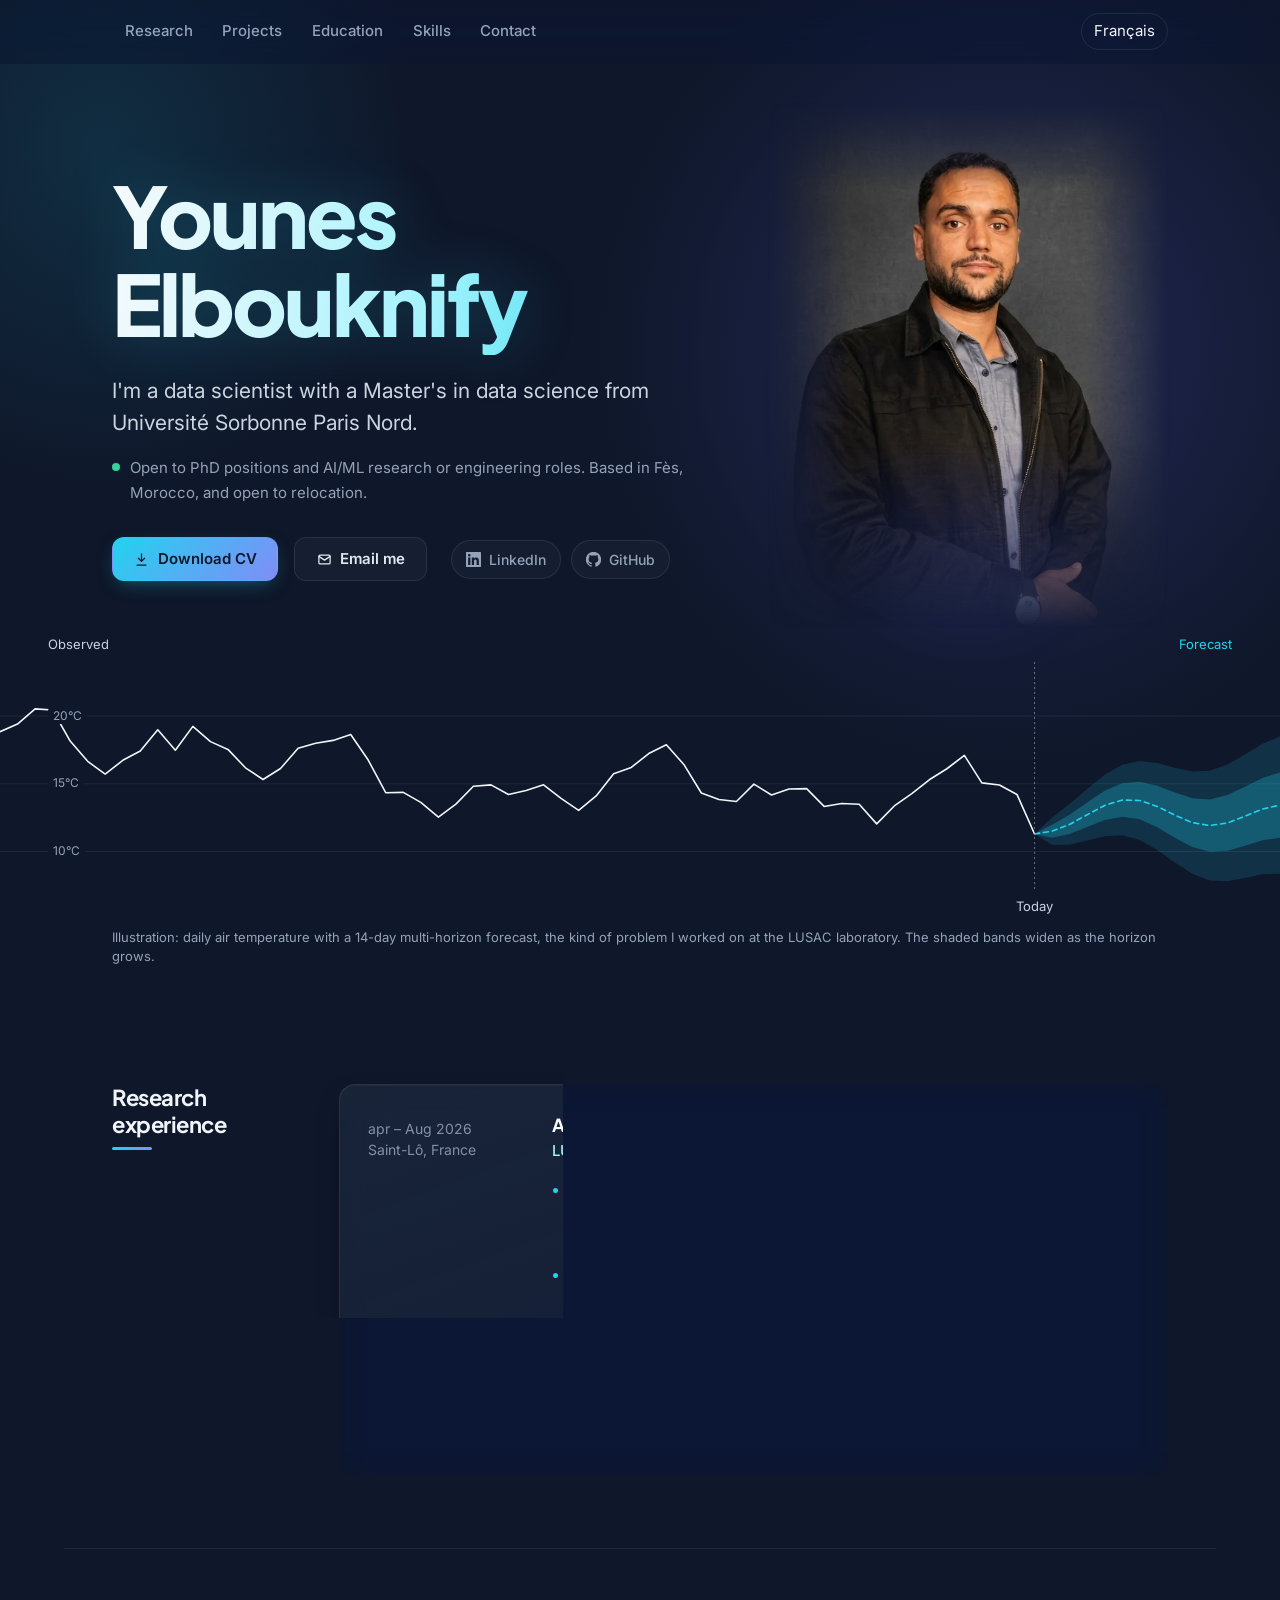
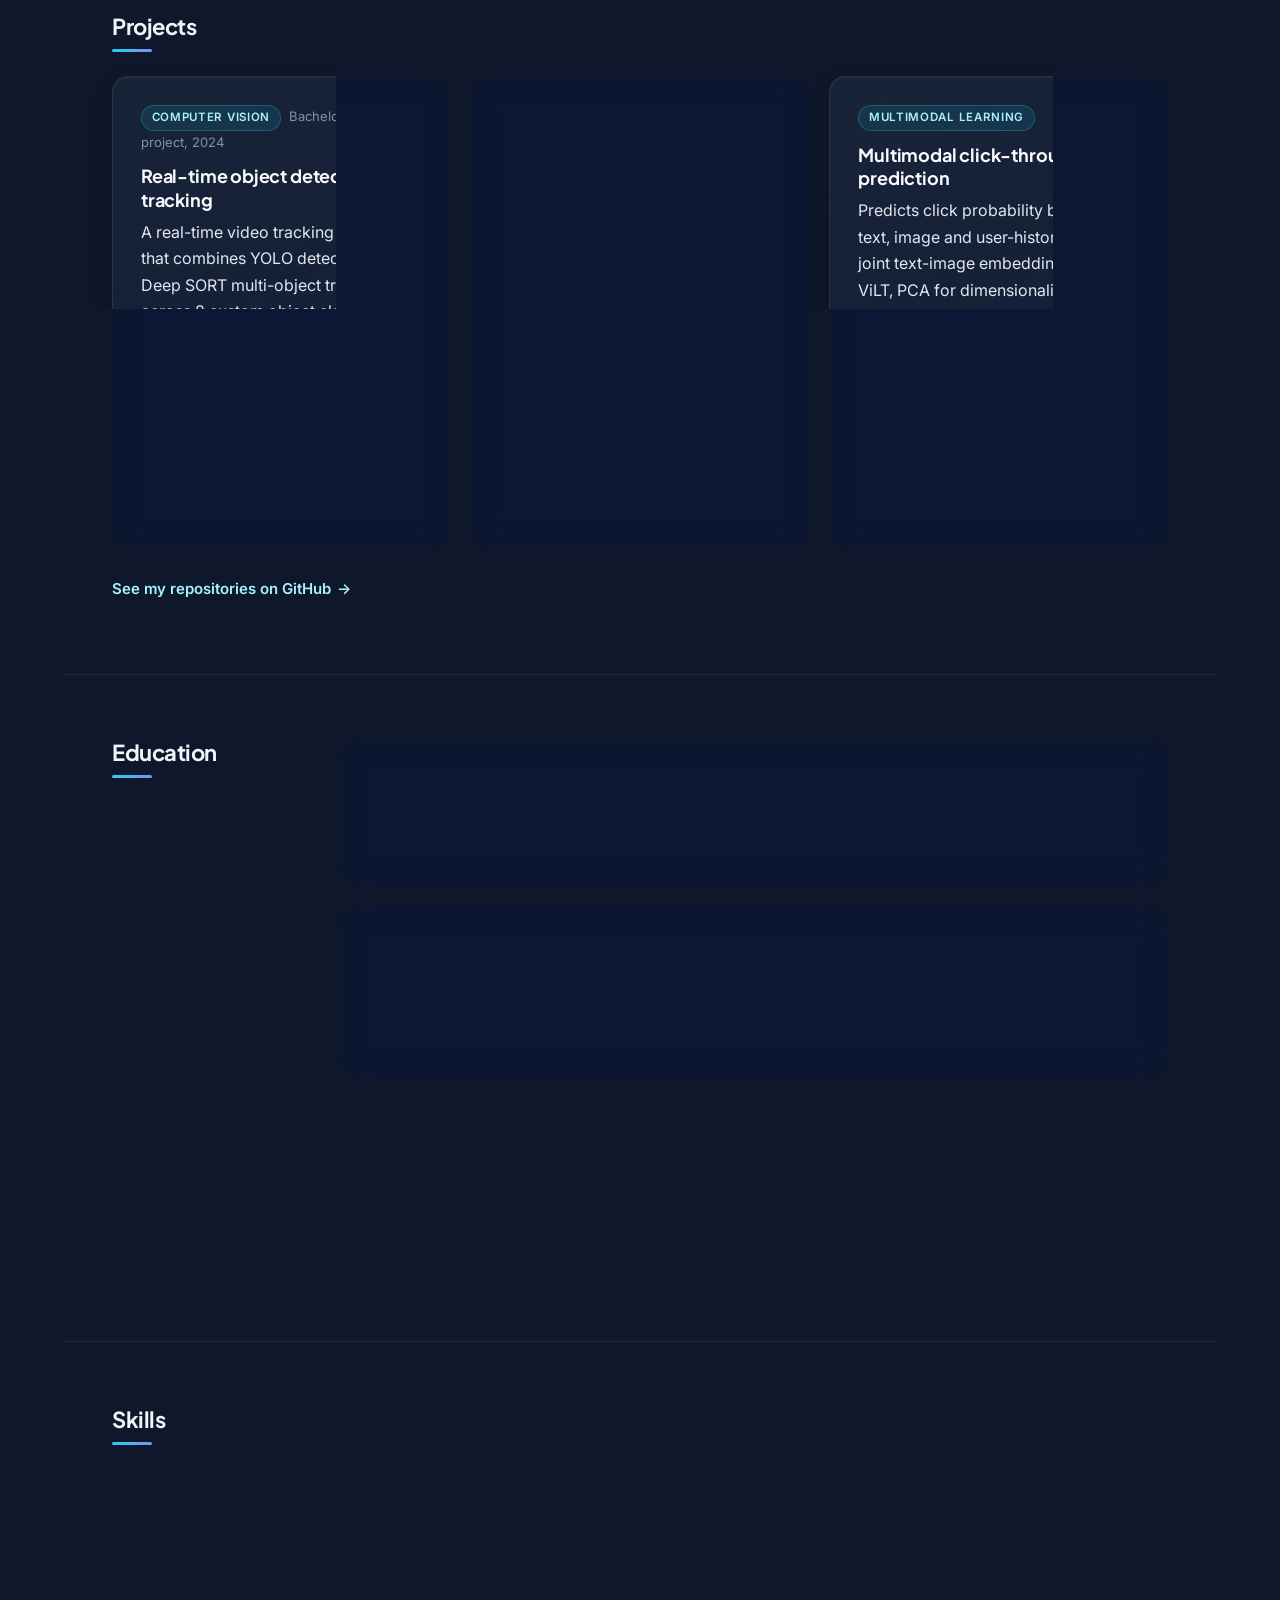
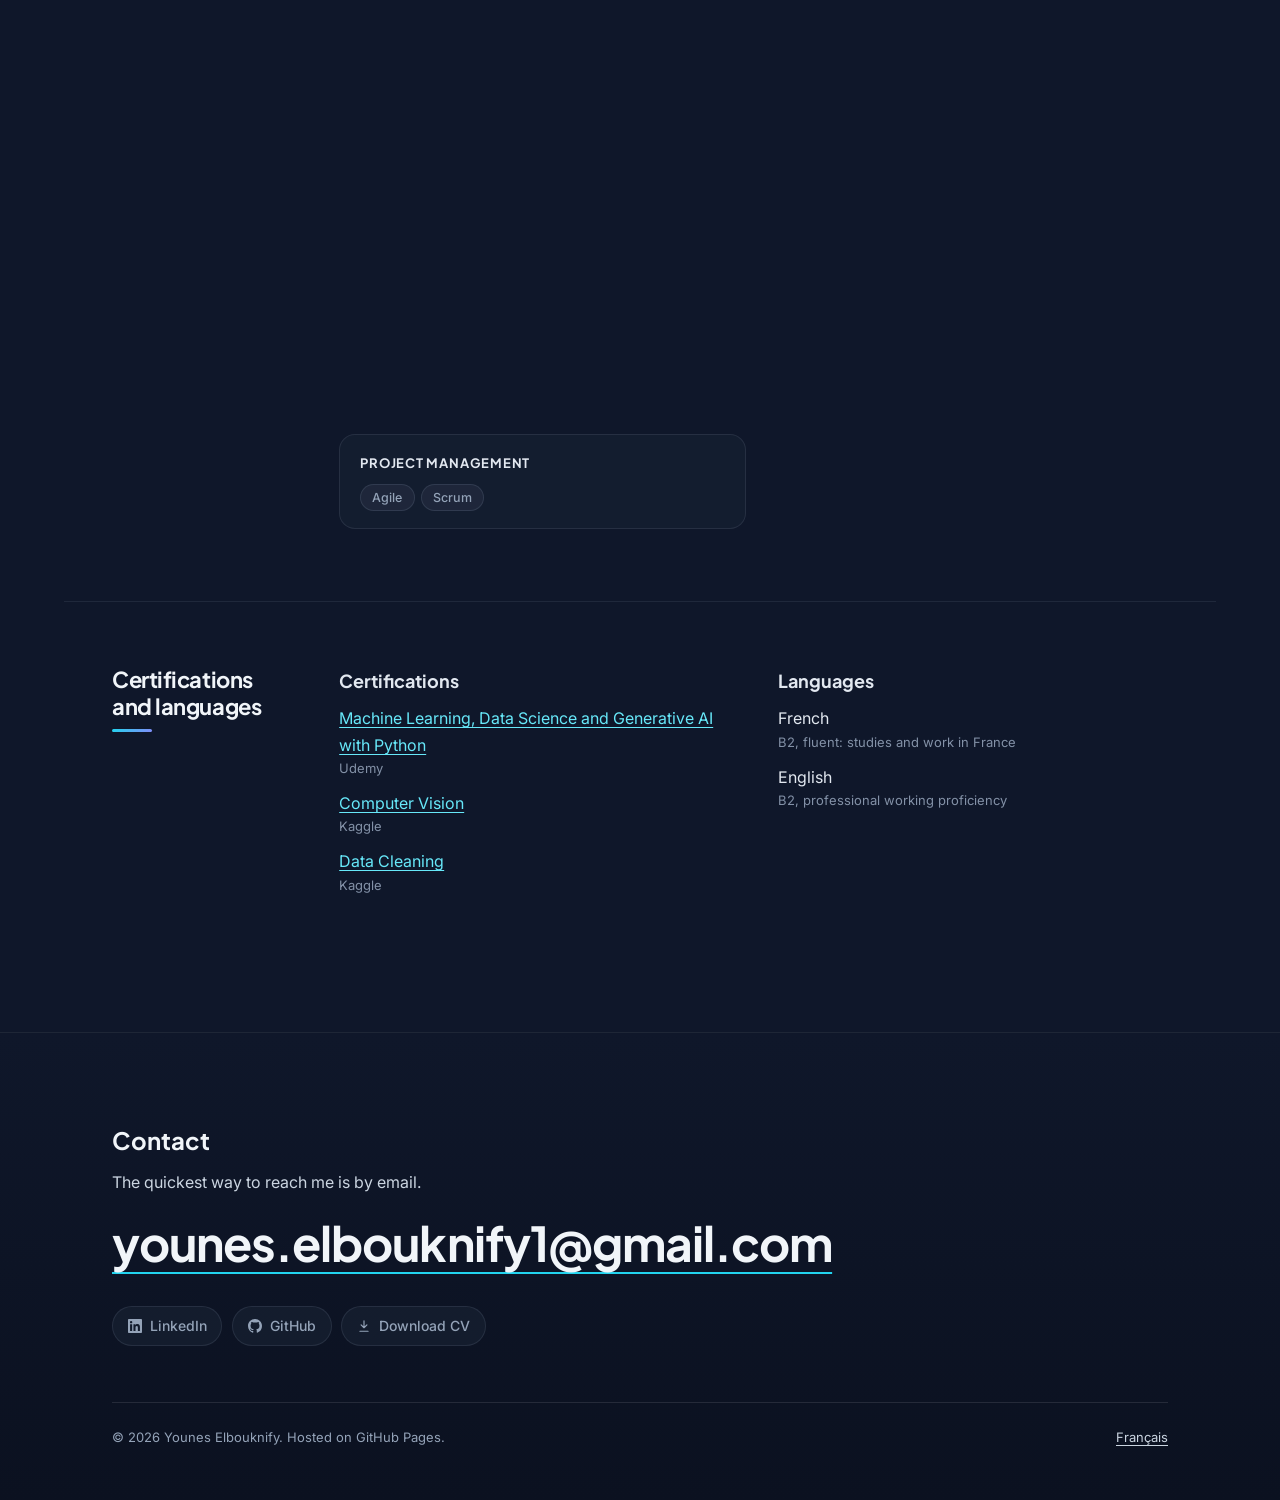
==== index.html @ cc14d564 "Mise à jour du site" ====
<!doctype html>
<html lang="en">
<head>
  <meta charset="utf-8">
  <meta name="viewport" content="width=device-width, initial-scale=1">
  <title>Younes ELBOUKNIFY, data scientist</title>
  <meta name="description" 
  content="Younes Elbouknify, data scientist with a double
   Master&#x27;s in data science (Université Sorbonne Paris Nord and FSDM Fès). Deep learning for time-series forecasting, 
   computer vision and LLMs. Open to PhD positions and AI/ML roles.">
  <meta name="author" content="Younes ELBOOUKNIFY">
  <meta name="theme-color" content="#0f172a">
  <link rel="canonical" href="https://youneselbouknify.github.io/">
  <link rel="alternate" hreflang="en" href="https://youneselbouknify.github.io/">
  <link rel="alternate" hreflang="fr" href="https://youneselbouknify.github.io/fr/">
  <link rel="alternate" hreflang="x-default" href="https://youneselbouknify.github.io/">

  <meta property="og:type" content="profile">
  <meta property="og:title" content="Younes Elbouknify, data scientist">
  <meta property="og:description" content="Younes Elbouknify, data scientist with a double Master&#x27;s in data science (Université Sorbonne Paris Nord and FSDM Fès). Deep learning for time-series forecasting, computer vision and LLMs. Open to PhD positions and AI/ML roles.">
  <meta property="og:url" content="https://youneselbouknify.github.io/">
  <meta property="og:image" content="https://youneselbouknify.github.io/assets/img/og.jpg">
  <meta property="og:image:width" content="1200">
  <meta property="og:image:height" content="630">
  <meta property="og:locale" content="en_US">
  <meta name="twitter:card" content="summary_large_image">

  <link rel="icon" href="favicon.svg" type="image/svg+xml">
  <link rel="preconnect" href="https://fonts.googleapis.com">
  <link rel="preconnect" href="https://fonts.gstatic.com" crossorigin>
  <link rel="stylesheet" href="https://fonts.googleapis.com/css2?family=Inter:wght@400;500;600;700&family=Plus+Jakarta+Sans:wght@600;700;800&display=swap">
  <link rel="stylesheet" href="assets/css/style.css">
  <link rel="stylesheet" href="assets/css/theme.css">
  <script src="assets/js/main.js" defer></script>
  <script type="application/ld+json">{"@context": "https://schema.org", "@type": "Person", "name": "Younes Elbouknify", "jobTitle": "Data Scientist", "url": "https://youneselbouknify.github.io/", "image": "https://youneselbouknify.github.io/assets/img/portrait.jpg", "email": "mailto:younes.elbouknify1@gmail.com", "address": {"@type": "PostalAddress", "addressLocality": "Fès", "addressCountry": "MA"}, "alumniOf": [{"@type": "CollegeOrUniversity", "name": "Université Sorbonne Paris Nord"}, {"@type": "CollegeOrUniversity", "name": "Université Sidi Mohamed Ben Abdellah"}], "knowsAbout": ["Data science", "Deep learning", "Time-series forecasting", "Computer vision", "Large language models"], "sameAs": ["https://www.linkedin.com/in/younes-elbouknify/", "https://github.com/YOUNESELBOUKNIFY"]}</script>
</head>
<body>
  <a class="skip" href="#main">Skip to content</a>

  <header class="hero">
    <nav class="nav wrap" aria-label="Main">
      <ul><li><a href="#research">Research</a></li><li><a href="#projects">Projects</a></li><li><a href="#education">Education</a></li><li><a href="#skills">Skills</a></li><li><a href="#contact">Contact</a></li></ul>
      <a class="lang" href="fr/" hreflang="fr" lang="fr">Français</a>
    </nav>

    <div class="hero-grid wrap">
      <div class="hero-text">
        <h1>Younes Elbouknify</h1>
        <p class="lede">I&#x27;m a data scientist with a  Master&#x27;s in data science from Université Sorbonne Paris Nord.</p>
        <p class="status">Open to PhD positions and AI/ML research or engineering roles. Based in Fès, Morocco, and open to relocation.</p>
        <div class="actions">
          <a class="btn btn-primary" href="assets/cv/CV_Younes_Elbouknify.pdf" download>Download CV</a>
          <a class="btn" href="mailto:younes.elbouknify1@gmail.com">Email me</a>
          <ul class="profiles">
            <li><a href="https://www.linkedin.com/in/younes-elbouknify/" rel="me">LinkedIn</a></li>
            <li><a href="https://github.com/YOUNESELBOUKNIFY" rel="me">GitHub</a></li>
          </ul>
        </div>
      </div>
      <figure class="portrait">
        <picture>
          <source srcset="assets/img/portrait.webp" type="image/webp">
          <img src="assets/img/portrait.jpg" width="660" height="903" alt="Portrait of Younes Elbouknify" fetchpriority="high">
        </picture>
      </figure>
    </div>

    <figure class="horizon">
      <div class="horizon-plot">
        <svg viewBox="0 0 1200 240" preserveAspectRatio="none" role="img" aria-label="Illustrative chart: a daily air-temperature series up to today, followed by a 14-day forecast whose uncertainty band widens with the horizon.">
          <defs>
            <clipPath id="clip-obs" class="clip-obs"><rect x="0" y="-40" width="969.9" height="320"/></clipPath>
            <clipPath id="clip-fc" class="clip-fc"><rect x="969.9" y="-40" width="232.1" height="320" style="transform-origin:969.9px 0"/></clipPath>
          </defs>
          <g class="grid"><line x1="0" x2="1200" y1="197.7" y2="197.7" vector-effect="non-scaling-stroke"/><line x1="0" x2="1200" y1="127.1" y2="127.1" vector-effect="non-scaling-stroke"/><line x1="0" x2="1200" y1="56.4" y2="56.4" vector-effect="non-scaling-stroke"/></g>
          <g clip-path="url(#clip-fc)">
            <path class="fan-90" d="M969.9,179.4 L986.3,162.3 L1002.7,148.3 L1019.2,132.5 L1035.6,117.6 L1052.1,107.2 L1068.5,103.3 L1084.9,105.3 L1101.4,110.3 L1117.8,114.2 L1134.2,113.4 L1150.7,107.0 L1167.1,96.4 L1183.6,85.3 L1200.0,77.8 L1200.0,220.9 L1183.6,221.5 L1167.1,225.5 L1150.7,228.8 L1134.2,227.9 L1117.8,221.0 L1101.4,209.3 L1084.9,196.2 L1068.5,185.7 L1052.1,180.8 L1035.6,181.7 L1019.2,186.3 L1002.7,190.6 L986.3,190.8 L969.9,179.4 Z"/>
            <path class="fan-50" d="M969.9,179.4 L986.3,169.7 L1002.7,159.4 L1019.2,146.6 L1035.6,134.4 L1052.1,126.5 L1068.5,124.9 L1084.9,129.1 L1101.4,136.3 L1117.8,142.2 L1134.2,143.4 L1150.7,138.9 L1167.1,130.2 L1183.6,121.0 L1200.0,115.2 L1200.0,183.4 L1183.6,185.9 L1167.1,191.7 L1150.7,196.9 L1134.2,197.9 L1117.8,193.0 L1101.4,183.4 L1084.9,172.4 L1068.5,164.1 L1052.1,161.5 L1035.6,164.9 L1019.2,172.2 L1002.7,179.5 L986.3,183.3 L969.9,179.4 Z"/>
            <path class="fc-line" d="M969.9,179.4 L986.3,176.5 L1002.7,169.5 L1019.2,159.4 L1035.6,149.7 L1052.1,144.0 L1068.5,144.5 L1084.9,150.7 L1101.4,159.8 L1117.8,167.6 L1134.2,170.7 L1150.7,167.9 L1167.1,160.9 L1183.6,153.4 L1200.0,149.3" vector-effect="non-scaling-stroke"/>
          </g>
          <line class="t0" x1="969.9" x2="969.9" y1="0" y2="240" vector-effect="non-scaling-stroke"/>
          <g clip-path="url(#clip-obs)">
            <path class="obs-line" d="M0.0,72.7 L16.4,64.8 L32.9,48.9 L49.3,50.1 L65.8,82.5 L82.2,103.6 L98.6,116.9 L115.1,102.6 L131.5,92.9 L147.9,70.7 L164.4,92.1 L180.8,67.2 L197.3,83.1 L213.7,91.2 L230.1,110.4 L246.6,122.6 L263.0,111.1 L279.5,89.9 L295.9,84.8 L312.3,81.8 L328.8,75.6 L345.2,102.3 L361.6,136.4 L378.1,136.0 L394.5,146.5 L411.0,161.9 L427.4,148.3 L443.8,129.6 L460.3,128.2 L476.7,138.3 L493.2,134.1 L509.6,128.1 L526.0,142.3 L542.5,154.8 L558.9,139.7 L575.3,116.6 L591.8,110.0 L608.2,95.5 L624.7,86.3 L641.1,106.9 L657.5,136.7 L674.0,143.4 L690.4,145.6 L706.8,127.4 L723.3,138.8 L739.7,132.6 L756.2,132.1 L772.6,150.7 L789.0,147.6 L805.5,148.4 L821.9,168.9 L838.4,150.2 L854.8,137.4 L871.2,122.9 L887.7,111.4 L904.1,97.5 L920.5,126.1 L937.0,128.4 L953.4,138.2 L969.9,179.4" vector-effect="non-scaling-stroke"/>
          </g>
        </svg>
        <span class="tick" style="top:82.39%">10°C</span><span class="tick" style="top:52.94%">15°C</span><span class="tick" style="top:23.50%">20°C</span>
        <span class="tag tag-obs" aria-hidden="true">Observed</span>
        <span class="tag tag-fc" aria-hidden="true">Forecast</span>
        <span class="tag tag-t0" style="left:80.82%" aria-hidden="true">Today</span>
      </div>
      <figcaption>Illustration: daily air temperature with a 14-day multi-horizon forecast, the kind of problem I worked on at the LUSAC laboratory. The shaded bands widen as the horizon grows.</figcaption>
    </figure>
  </header>

  <main id="main">
    <section class="sec" id="research" aria-labelledby="h-research">
      <h2 id="h-research">Research experience</h2>
      <div>
        <article class="entry">
          <p class="meta"><span>apr – Aug 2026</span><span>Saint-Lô, France</span></p>
          <div>
            <h3>AI research intern, time-series forecasting</h3>
            <p class="org">LUSAC laboratory, Université de Caen Normandie</p>
            <ul>
              <li>Designed and implemented an end-to-end deep-learning pipeline for multi-horizon daily air-temperature forecasting in three cities of the Manche department, Normandy.</li><li>Benchmarked SARIMA, Random Forest, XGBoost, LSTM and GRU against persistence and climatology baselines.</li><li>Compared recursive and direct multi-horizon forecasting strategies.</li><li>Automated data collection, cleaning and feature engineering, and built reusable evaluation utilities .</li>
            </ul>
            <p class="stack">Python, skforecast, statsmodels, scikit-learn, XGBoost, LSTM, GRU</p>
          </div>
        </article>
      </div>
    </section>

    <section class="sec sec--wide" id="projects" aria-labelledby="h-projects">
      <h2 id="h-projects">Projects</h2>
      <div class="card-grid">
        <article class="entry">
          <p class="meta"><span>Computer vision</span><span>Bachelor&#x27;s final project, 2024</span></p>
          <div>
            <h3>Real-time object detection and tracking</h3>
            <p>A real-time video tracking system that combines YOLO detection with Deep SORT multi-object tracking across 8 custom object classes, trained on custom datasets. A Tkinter interface loads a video, shows the tracked objects live and draws their trajectories.</p>
            <p class="stack">Python, YOLO, Deep SORT, OpenCV, Tkinter</p>
          </div>
        </article>
        <article class="entry">
          <p class="meta"><span>Generative AI</span></p>
          <div>
            <h3>Local RAG assistant for document analysis</h3>
            <p>A fully local retrieval-augmented generation pipeline: PDF ingestion and chunking, embedding generation, vector indexing, semantic search and LLM-based answers, with no external API.</p>
            <p class="stack">Python, LangChain, Hugging Face, FAISS, ChromaDB, local LLM</p>
          </div>
        </article>
        <article class="entry">
          <p class="meta"><span>Multimodal learning</span></p>
          <div>
            <h3>Multimodal click-through rate prediction</h3>
            <p>Predicts click probability by fusing text, image and user-history signals: joint text-image embeddings with ViLT, PCA for dimensionality reduction and a FiBiNET model to learn feature interactions.</p>
            <p class="stack">Python, PyTorch, Transformers, ViLT, PCA, FiBiNET</p>
          </div>
        </article>
        <p class="more"><a href="https://github.com/YOUNESELBOUKNIFY">See my repositories on GitHub</a></p>
      </div>
    </section>

    <section class="sec" id="education" aria-labelledby="h-education">
      <h2 id="h-education">Education</h2>
      <div>
        <article class="entry">
          <p class="meta"><span>2025 – 2026</span></p>
          <div>
            <h3>Master&#x27;s in Computer Science, Data Science track</h3>
            <p class="org">Institut Galilée, Université Sorbonne Paris Nord</p>
            <p>Mention Bien (with honors), 15.07/20.</p>
          </div>
        </article>
        <article class="entry">
          <p class="meta"><span>2024 – 2026</span></p>
          <div>
            <h3>Master&#x27;s in Web Intelligence and Data Science</h3>
            <p class="org">Faculty of Sciences Dhar El Mahraz (FSDM), Sidi Mohamed Ben Abdellah University, Fès</p>
            <p>Mention Bien (with honors), 14.69/20.</p>
          </div>
        </article>
        <article class="entry">
          <p class="meta"><span>2021 – 2024</span></p>
          <div>
            <h3>Bachelor&#x27;s in Mathematics and Computer Science</h3>
            <p class="org">Faculty of Sciences Dhar El Mahraz (FSDM), Sidi Mohamed Ben Abdellah University, Fès</p>
            <p>Licence fondamentale, Mention Bien (with honors), 14.80/20.</p>
    
          </div>
        </article>
      </div>
    </section>

    <section class="sec" id="skills" aria-labelledby="h-skills">
      <h2 id="h-skills">Skills</h2>
      <dl class="skills">
        <div><dt>Programming</dt><dd>Python, Java</dd></div>
        <div><dt>Data science &amp; data mining</dt><dd>pandas, NumPy, SQL, data cleaning, feature engineering, statistical analysis, time-series analysis , ETL/ELT</dd></div>
        <div><dt>Deep learning &amp; machine learning</dt><dd>PyTorch, TensorFlow, Keras, scikit-learn,  regression, classification, clustering, ensemble methods,CNN, RNN,LSTM, GRU,Transformer , hyperparameter tuning, Hugging Face</dd></div>
        <div><dt>Computer vision</dt><dd>OpenCV,ViT, YOLO, object detection, , image segmentation, video captionning </dd></div>
        <div><dt>Generative AI</dt><dd>NLP, LLMs, BERT, GPT, RAG, ChromaDB, prompt engineering, AI agents (LangChain, LangGraph, CrewAI, MCP),API Integrations </dd></div>
        <div><dt>MLOps</dt><dd>Docker, FastAPI, REST APIs, MLflow, AWS, Git, CI/CD</dd></div>
        <div><dt>Project management</dt><dd>Agile, Scrum</dd></div>
      </dl>    </section>

    <section class="sec" id="more" aria-labelledby="h-more">
      <h2 id="h-more">Certifications and languages</h2>
      <div class="pair">
        <div>
          <h3>Certifications</h3>
                    <ul class="plain">
            <li><a href="https://www.udemy.com/certificate/UC-e44d7419-aa18-4fe6-9a6c-765a0ba1753a/" target="_blank" rel="noopener">Machine Learning, Data Science and Generative AI with Python</a><small>Udemy</small></li>
            <li><a href="https://www.kaggle.com/learn/certification/yelbouknify/computer-vision" target="_blank" rel="noopener">Computer Vision</a><small>Kaggle</small></li>
            <li><a href="https://www.kaggle.com/learn/certification/yelbouknify/data-cleaning" target="_blank" rel="noopener">Data Cleaning</a><small>Kaggle</small></li>
          </ul>

        </div>
        <div>
          <h3>Languages</h3>
          <ul class="plain"><li>French<small>B2, fluent: studies and work in France</small></li><li>English<small>B2, professional working proficiency</small></li></ul>
        </div>
      </div>
    </section>
  </main>

  <footer class="contact" id="contact">
    <div class="wrap">
      <h2>Contact</h2>
      <p>The quickest way to reach me is by email.</p>
      <a class="mail" href="mailto:younes.elbouknify1@gmail.com">younes.elbouknify1@gmail.com</a>
      <ul>
        <li><a href="https://www.linkedin.com/in/younes-elbouknify/" rel="me">LinkedIn</a></li>
        <li><a href="https://github.com/YOUNESELBOUKNIFY" rel="me">GitHub</a></li>
        <li><a href="assets/cv/CV_Younes_Elbouknify.pdf" download>Download CV</a></li>
      </ul>
      <p class="fine"><span>© 2026 Younes Elbouknify. Hosted on GitHub Pages.</span><a href="fr/" hreflang="fr" lang="fr">Français</a></p>
    </div>
  </footer>
</body>
</html>
---- assets/css/style.css ----
/* Younes Elbouknify — portfolio
   Palette: studio graphite (from the portrait backdrop), fog paper, ink,
   and one accent, chambray, taken from the shirt in the portrait. */

:root {
  --studio: #1e1f20;
  --studio-glow: #303233;
  --on-studio: #f2f4f5;
  --on-studio-2: #c5cdd3;
  --on-studio-3: #8f99a1;
  --chambray: #9db5d3;
  --chambray-hover: #b9cbe2;
  --chambray-ink: #142030;

  --paper: #eef1f2;
  --ink: #1b2530;
  --ink-2: #55626e;
  --rule: #cfd7dc;
  --link: #2f5481;

  --serif: "STIX Two Text", "Times New Roman", Times, serif;
  --sans: "Archivo", system-ui, -apple-system, "Segoe UI", Roboto, sans-serif;

  --page: 72rem;
  --measure: 40rem;
  --gutter: clamp(1rem, 4vw, 3rem);
}

@media (prefers-color-scheme: dark) {
  :root {
    --paper: #17191b;
    --ink: #e3e8eb;
    --ink-2: #9ba7b1;
    --rule: #2e3337;
    --link: #a9c0dc;
  }
}

*, *::before, *::after { box-sizing: border-box; }

html { -webkit-text-size-adjust: 100%; scroll-behavior: smooth; }

body {
  margin: 0;
  background: var(--paper);
  color: var(--ink);
  font-family: var(--serif);
  font-size: 1.0625rem;
  line-height: 1.6;
  font-kerning: normal;
  text-rendering: optimizeLegibility;
}

img { display: block; max-width: 100%; height: auto; }

a { color: var(--link); text-decoration-thickness: 1px; text-underline-offset: .2em; }
a:hover { text-decoration-thickness: 2px; }

:focus-visible { outline: 2px solid var(--chambray); outline-offset: 3px; border-radius: 2px; }

.skip {
  position: absolute; left: -999px; top: 0; z-index: 20;
  background: var(--on-studio); color: var(--studio);
  font-family: var(--sans); padding: .5rem .8rem; border-radius: 4px;
}
.skip:focus { left: 1rem; top: 1rem; }

.wrap { max-width: var(--page); margin: 0 auto; padding-inline: var(--gutter); }

/* ---------- Hero ---------- */

.hero {
  position: relative;
  overflow: hidden;
  color: var(--on-studio);
  background:
    radial-gradient(45% 65% at 78% 38%, var(--studio-glow), transparent 75%),
    var(--studio);
}

.nav {
  display: flex; align-items: center; gap: 2rem;
  padding-block: 1.25rem;
  font-family: var(--sans); font-size: .9375rem;
}
.nav ul { list-style: none; display: flex; flex-wrap: wrap; gap: .5rem 1.75rem; margin: 0; padding: 0; }
.nav a { color: var(--on-studio-2); text-decoration: none; }
.nav a:hover { color: var(--on-studio); text-decoration: underline; }
.nav .lang {
  margin-left: auto;
  padding: .35rem .75rem;
  border: 1px solid rgba(255, 255, 255, .24);
  border-radius: 4px;
  color: var(--on-studio);
}
.nav .lang:hover { border-color: var(--on-studio); text-decoration: none; }

.hero-grid {
  position: relative; z-index: 1;
  display: grid;
  grid-template-columns: minmax(0, 1fr) minmax(16rem, 25rem);
  gap: clamp(1.5rem, 4vw, 4rem);
  align-items: center;
  padding-top: clamp(1rem, 3vw, 2.5rem);
}

.hero h1 {
  font-weight: 400;
  font-size: clamp(2.75rem, 6.6vw, 5.5rem);
  line-height: .98;
  letter-spacing: -.018em;
  margin: 0 0 1.5rem;
}

.lede {
  font-size: clamp(1.125rem, 1.7vw, 1.3125rem);
  line-height: 1.55;
  color: var(--on-studio-2);
  max-width: 33em;
  margin: 0 0 1rem;
}

.status {
  font-family: var(--sans);
  font-size: .9375rem;
  color: var(--on-studio-3);
  max-width: 40em;
  margin: 0 0 2rem;
}

.actions { display: flex; flex-wrap: wrap; align-items: center; gap: .75rem 1rem; }

.btn {
  display: inline-flex; align-items: center;
  padding: .7rem 1.15rem;
  border: 1px solid rgba(255, 255, 255, .28);
  border-radius: 4px;
  font-family: var(--sans); font-weight: 500; font-size: .9375rem; line-height: 1.2;
  color: var(--on-studio);
  text-decoration: none;
}
.btn:hover { border-color: var(--on-studio); }
.btn-primary { background: var(--chambray); border-color: var(--chambray); color: var(--chambray-ink); }
.btn-primary:hover { background: var(--chambray-hover); border-color: var(--chambray-hover); }

.profiles {
  list-style: none; display: flex; gap: 1.25rem;
  margin: 0 0 0 .5rem; padding: 0;
  font-family: var(--sans); font-size: .9375rem;
}
.profiles a { color: var(--on-studio-2); }
.profiles a:hover { color: var(--on-studio); }

.portrait { margin: 0; align-self: end; }
.portrait img {
  width: 100%;
  -webkit-mask-image:
    linear-gradient(to bottom, transparent, #000 16%, #000 62%, transparent 96%),
    linear-gradient(to right, transparent, #000 20%, #000 80%, transparent);
  -webkit-mask-composite: source-in;
  mask-image:
    linear-gradient(to bottom, transparent, #000 16%, #000 62%, transparent 96%),
    linear-gradient(to right, transparent, #000 20%, #000 80%, transparent);
  mask-composite: intersect;
}

/* The horizon: observed series, today, and a widening forecast fan */
.horizon { position: relative; z-index: 2; margin: .75rem 0 0; padding-bottom: 1.75rem; }
.horizon-plot { position: relative; height: clamp(150px, 20vw, 230px); }
.horizon svg { display: block; width: 100%; height: 100%; overflow: visible; }

.grid line { stroke: rgba(255, 255, 255, .07); stroke-width: 1; }
.obs-line { fill: none; stroke: var(--on-studio); stroke-width: 1.6; stroke-linejoin: round; stroke-linecap: round; }
.fan-90 { fill: var(--chambray); fill-opacity: .14; }
.fan-50 { fill: var(--chambray); fill-opacity: .26; }
.fc-line { fill: none; stroke: var(--chambray); stroke-width: 1.6; stroke-dasharray: 5 4; stroke-linecap: round; }
.t0 { stroke: rgba(255, 255, 255, .38); stroke-width: 1; stroke-dasharray: 2 3; }

.clip-obs rect { transform-origin: 0 0; animation: grow 1.9s cubic-bezier(.45, .05, .25, 1) .25s backwards; }
.clip-fc rect { animation: grow 1s cubic-bezier(.3, .1, .3, 1) 2.15s backwards; }
@keyframes grow { from { transform: scaleX(0); } }

.tick, .tag {
  position: absolute;
  font-family: var(--sans);
  font-size: .75rem;
  line-height: 1;
  color: var(--on-studio-3);
  white-space: nowrap;
}
.tick { left: var(--gutter); transform: translateY(-50%); padding: 2px 5px; border-radius: 3px; background: var(--studio); }
.tag { font-size: .8125rem; color: var(--on-studio-2); }
.tag-obs { top: -1.5rem; left: var(--gutter); }
.tag-fc { top: -1.5rem; right: var(--gutter); color: var(--chambray); }
.tag-t0 { bottom: -1.35rem; transform: translateX(-50%); }

.horizon figcaption {
  max-width: var(--page); margin: 2.25rem auto 0; padding-inline: var(--gutter);
  font-family: var(--sans); font-size: .8125rem; line-height: 1.5;
  color: var(--on-studio-3);
}

/* ---------- Sections ---------- */

main { padding-block: clamp(3rem, 7vw, 6rem) clamp(2rem, 5vw, 4rem); }

.sec {
  max-width: var(--page);
  margin: 0 auto;
  padding: 0 var(--gutter) clamp(3rem, 6vw, 4.5rem);
  display: grid;
  grid-template-columns: 11rem minmax(0, 1fr);
  gap: 1.5rem clamp(2rem, 4vw, 4rem);
}
.sec + .sec { padding-top: clamp(2.5rem, 5vw, 4rem); border-top: 1px solid var(--rule); }

.sec > h2 {
  position: sticky; top: 1.5rem; align-self: start;
  margin: 0;
  font-weight: 500; font-size: 1.5rem; line-height: 1.2; letter-spacing: -.005em;
}

.entry {
  display: grid;
  grid-template-columns: 9.5rem minmax(0, var(--measure));
  gap: .25rem 2rem;
}
.entry + .entry { margin-top: 2.75rem; }

.meta {
  margin: 0; padding-top: .3rem;
  font-family: var(--sans); font-size: .875rem; line-height: 1.5;
  color: var(--ink-2);
}
.meta span { display: block; }

.entry h3 { margin: 0; font-size: 1.25rem; font-weight: 600; line-height: 1.3; }
.org { margin: .15rem 0 .75rem; font-style: italic; color: var(--ink-2); }
:where(.entry) p { margin: .5rem 0 0; }
.entry ul { margin: .5rem 0 0; padding-left: 1.1rem; }
.entry li + li { margin-top: .4rem; }
.entry li::marker { color: var(--ink-2); }

.stack, .note {
  margin: .9rem 0 0;
  font-family: var(--sans); font-size: .875rem; line-height: 1.5;
  color: var(--ink-2);
}

.more { margin: 2.75rem 0 0; font-family: var(--sans); font-size: .9375rem; }

.skills {
  display: grid; grid-template-columns: repeat(2, minmax(0, 1fr));
  gap: 1.5rem 3rem; margin: 0; max-width: 52rem;
}
.skills dt { font-weight: 600; }
.skills dd { margin: .2rem 0 0; }

.pair { display: grid; grid-template-columns: repeat(2, minmax(0, 1fr)); gap: 2rem 3rem; max-width: 52rem; }
.pair h3 { margin: 0; font-size: 1.125rem; font-weight: 600; }
.plain { list-style: none; margin: .6rem 0 0; padding: 0; }
.plain li + li { margin-top: .65rem; }
.plain small { display: block; font-family: var(--sans); font-size: .8125rem; color: var(--ink-2); }

/* ---------- Contact ---------- */

.contact { background: var(--studio); color: var(--on-studio); }
.contact .wrap { padding-block: clamp(3rem, 7vw, 5.5rem) 2rem; }
.contact h2 { margin: 0 0 .5rem; font-weight: 500; font-size: 1.5rem; }
.contact p { margin: 0 0 1.25rem; color: var(--on-studio-2); }
.mail {
  font-size: clamp(1.4rem, 4.4vw, 3rem); line-height: 1.15;
  color: var(--on-studio);
  text-decoration-color: var(--chambray);
  overflow-wrap: anywhere;
}
.contact ul {
  list-style: none; display: flex; flex-wrap: wrap; gap: .75rem 1.75rem;
  margin: 2.25rem 0 0; padding: 0;
  font-family: var(--sans);
}
.contact ul a { color: var(--on-studio-2); }
.contact ul a:hover { color: var(--on-studio); }
.contact .fine {
  display: flex; flex-wrap: wrap; justify-content: space-between; gap: .5rem 1.5rem;
  margin-top: 3.5rem; padding-top: 1.5rem;
  border-top: 1px solid rgba(255, 255, 255, .1);
  font-family: var(--sans); font-size: .8125rem; color: var(--on-studio-3);
}
.fine a { color: var(--on-studio-2); }

/* ---------- Responsive ---------- */

@media (max-width: 60rem) {
  .sec { grid-template-columns: minmax(0, 1fr); }
  .sec > h2 { position: static; }
  .entry { grid-template-columns: minmax(0, 1fr); }
  .meta { padding-top: 0; margin-bottom: .2rem; }
  .meta span { display: inline; }
  .meta span + span::before { content: ", "; }
}

@media (max-width: 48rem) {
  .nav ul { display: none; }
  .hero-grid { grid-template-columns: minmax(0, 1fr); }
  .portrait { order: -1; width: min(18rem, 72%); margin-bottom: -2.5rem; }
  .horizon { margin-top: 3.25rem; }
  .tick { display: none; }
  .profiles { margin-left: 0; width: 100%; }
  .skills, .pair { grid-template-columns: minmax(0, 1fr); }
}

@media (prefers-reduced-motion: reduce) {
  html { scroll-behavior: auto; }
  .clip-obs rect, .clip-fc rect { animation: none; }
}

@media print {
  .hero, .contact { background: none; color: #000; }
  .nav, .horizon, .actions { display: none; }
  .portrait img { -webkit-mask-image: none; mask-image: none; width: 8rem; }
}
---- assets/css/theme.css ----
/* =====================================================================
   theme.css — dark "midnight" theme + UX polish
   Loaded AFTER style.css (index.html and fr/index.html).
   It only overrides style.css; remove the <link> to revert.
   ===================================================================== */


/* ---------------------------------------------------------------------
   1. PALETTE & TYPOGRAPHY TOKENS
   New tokens first, then style.css's own tokens are remapped onto them
   so every existing rule picks up the dark theme automatically.
   --------------------------------------------------------------------- */
:root {
  color-scheme: dark;

  /* Surfaces */
  --bg:        #0f172a;   /* slate-900 — page background            */
  --bg-elev:   #1e293b;   /* slate-800 — cards, raised surfaces      */
  --bg-deep:   #0b1120;   /* footer fade                             */

  /* Text (soft contrast, not pure white) */
  --text:      #e2e8f0;
  --text-2:    #94a3b8;
  --text-3:    #8391a7;

  /* Accent: cyan → indigo */
  --accent:      #22d3ee;
  --accent-2:    #818cf8;
  --accent-soft: #a5f3fc;
  --accent-grad: linear-gradient(135deg, var(--accent), var(--accent-2));
  --glow:        0 0 24px -4px rgb(34 211 238 / .45);

  /* Glass */
  --glass-bg:     linear-gradient(160deg, rgb(30 41 59 / .72), rgb(30 41 59 / .38));
  --glass-border: rgb(148 163 184 / .14);
  --glass-blur:   blur(14px) saturate(150%);
  --glass-shadow: inset 0 1px 0 rgb(255 255 255 / .04), 0 10px 30px -14px rgb(2 6 23 / .7);

  /* Shape & motion */
  --radius:    .75rem;
  --radius-lg: 1rem;
  --ease:      cubic-bezier(.22, 1, .36, 1);
  --nav-h:     4rem;

  /* Fonts */
  --display: "Plus Jakarta Sans", "Inter", system-ui, sans-serif;
  --sans:    "Inter", system-ui, -apple-system, "Segoe UI", Roboto, sans-serif;
  --serif:   var(--sans);            /* body text used --serif; now Inter */

  /* Remap style.css tokens */
  --studio:         var(--bg);
  --studio-glow:    var(--bg-elev);
  --on-studio:      #f1f5f9;
  --on-studio-2:    #cbd5e1;
  --on-studio-3:    var(--text-2);
  --chambray:       var(--accent);    /* also recolours the forecast chart */
  --chambray-hover: var(--accent-soft);
  --chambray-ink:   var(--bg);
  --paper:          var(--bg);
  --ink:            var(--text);
  --ink-2:          var(--text-2);
  --rule:           rgb(148 163 184 / .12);
  --link:           #67e8f9;
}


/* ---------------------------------------------------------------------
   2. BASE
   --------------------------------------------------------------------- */
html {
  scroll-behavior: smooth;                              /* smooth anchors   */
  scroll-padding-top: calc(var(--nav-h) + 1rem);        /* clear fixed nav  */
}

body {
  font-family: var(--sans);
  font-size: 1rem;
  line-height: 1.65;
  -webkit-font-smoothing: antialiased;
  -moz-osx-font-smoothing: grayscale;
}

/* Ambient colour glows behind the page — gives the glass something to blur */
body::before {
  content: "";
  position: fixed; inset: 0; z-index: -1;
  pointer-events: none;
  background:
    radial-gradient(40rem 30rem at 92% 8%,  rgb(99 102 241 / .14), transparent 70%),
    radial-gradient(36rem 28rem at -5% 60%, rgb(34 211 238 / .09), transparent 70%);
}

h1, h2, h3 { font-family: var(--display); }

::selection    { background: rgb(34 211 238 / .3); color: #fff; }
:focus-visible { outline-color: var(--accent); }
.skip          { z-index: 100; }   /* above the fixed nav */


/* ---------------------------------------------------------------------
   3. NAVIGATION — fixed, frosted glass
   (main.js adds .is-scrolled after the first few pixels of scroll)
   --------------------------------------------------------------------- */
.nav.wrap {
  position: fixed; inset: 0 0 auto; z-index: 50;
  max-width: none;
  height: var(--nav-h);
  padding-block: 0;
  /* full-width bar, content still aligned with the .wrap column */
  padding-inline: max(var(--gutter), calc((100% - var(--page)) / 2 + var(--gutter)));
  background: rgb(15 23 42 / .55);
  -webkit-backdrop-filter: var(--glass-blur);
          backdrop-filter: var(--glass-blur);
  border-bottom: 1px solid transparent;
  transition: background-color .3s, border-color .3s, box-shadow .3s;
}
.nav.is-scrolled {
  background: rgb(15 23 42 / .78);
  border-bottom-color: var(--glass-border);
  box-shadow: 0 8px 24px -12px rgb(2 6 23 / .8);
}

.nav ul { gap: .25rem; }
.nav ul a {
  display: block;
  padding: .4rem .8rem;
  border-radius: 999px;
  font-weight: 500;
  color: var(--text-2);
  transition: color .2s, background-color .2s;
}
.nav ul a:hover { color: var(--text); background: rgb(148 163 184 / .1); text-decoration: none; }

.nav .lang {
  border-radius: 999px;
  border-color: var(--glass-border);
  transition: border-color .25s, color .25s, box-shadow .25s;
}
.nav .lang:hover { border-color: var(--accent); color: var(--accent-soft); box-shadow: var(--glow); }


/* ---------------------------------------------------------------------
   4. HERO
   --------------------------------------------------------------------- */
.hero {
  padding-top: var(--nav-h);          /* room for the fixed nav */
  background:
    radial-gradient(45% 60% at 78% 35%, rgb(99 102 241 / .22), transparent 70%),
    radial-gradient(35% 50% at 8% 15%,  rgb(34 211 238 / .12), transparent 70%),
    var(--bg);
}

/* Animated, glowing gradient title */
.hero h1 {
  font-weight: 800;
  line-height: 1.05;
  letter-spacing: -.035em;
  padding-bottom: .08em;              /* keeps descenders (y, f, k) unclipped */
  margin-bottom: 1.25rem;
  background: linear-gradient(100deg,
              #f8fafc 0%, #a5f3fc 22%, var(--accent) 40%,
              var(--accent-2) 62%, #c4b5fd 80%, #f8fafc 100%);
  background-size: 250% 100%;
  -webkit-background-clip: text;
          background-clip: text;
  -webkit-text-fill-color: transparent;
  color: transparent;
  filter: drop-shadow(0 0 28px rgb(34 211 238 / .22));   /* the glow */
  animation: title-shimmer 9s ease-in-out infinite alternate;
}
@keyframes title-shimmer {
  from { background-position: 0% 50%; }
  to   { background-position: 100% 50%; }
}

/* "Open to positions" line with a live status dot */
.status { display: flex; align-items: flex-start; gap: .65rem; }
.status::before {
  content: "";
  flex: none;
  width: .5rem; height: .5rem;
  margin-top: .5em;
  border-radius: 50%;
  background: #34d399;
  animation: pulse 2.4s ease-out infinite;
}
@keyframes pulse {
  0%   { box-shadow: 0 0 0 0 rgb(52 211 153 / .55); }
  70%  { box-shadow: 0 0 0 .5rem rgb(52 211 153 / 0); }
  100% { box-shadow: 0 0 0 0 rgb(52 211 153 / 0); }
}

/* Soft accent halo behind the portrait to blend it into the navy */
.portrait { position: relative; }
.portrait::before {
  content: "";
  position: absolute; inset: 12% 6% 0; z-index: -1;
  background: radial-gradient(closest-side, rgb(99 102 241 / .35), transparent);
  filter: blur(24px);
}


/* ---------------------------------------------------------------------
   5. BUTTONS (.btn = secondary, .btn-primary = gradient CTA)
   --------------------------------------------------------------------- */
.btn {
  gap: .5rem;
  padding: .75rem 1.3rem;
  border: 1px solid var(--glass-border);
  border-radius: var(--radius);
  background: rgb(30 41 59 / .5);
  -webkit-backdrop-filter: blur(8px);
          backdrop-filter: blur(8px);
  color: var(--text);
  font-weight: 600;
  transition: transform .25s var(--ease), box-shadow .25s var(--ease),
              border-color .25s, background-color .25s, filter .25s;
}
.btn:hover {
  transform: translateY(-2px);
  border-color: rgb(34 211 238 / .55);
  box-shadow: 0 10px 24px -10px rgb(2 6 23 / .9), var(--glow);
}
.btn:active {
  transform: translateY(0) scale(.97);
  box-shadow: 0 4px 10px -6px rgb(2 6 23 / .9);
  transition-duration: .08s;
}

.btn-primary,
.btn-primary:hover {
  background: var(--accent-grad);
  border-color: transparent;
  color: var(--bg);                   /* dark text on light gradient = AA contrast */
}
.btn-primary { box-shadow: 0 6px 20px -8px rgb(34 211 238 / .5); }
.btn-primary:hover {
  filter: brightness(1.08);
  box-shadow: 0 12px 28px -10px rgb(99 102 241 / .65), 0 0 32px -4px rgb(34 211 238 / .55);
}


/* ---------------------------------------------------------------------
   6. SOCIAL LINKS — pill chips with icons, scale + colour on hover
   Icons are drawn from the link's href, so no HTML changes needed.
   Applies to: hero .profiles, footer .contact ul, and the email/CV buttons.
   --------------------------------------------------------------------- */
.profiles, .contact ul { gap: .6rem; }

.profiles a,
.contact ul a {
  display: inline-flex; align-items: center; gap: .5rem;
  padding: .45rem .9rem;
  border: 1px solid var(--glass-border);
  border-radius: 999px;
  background: rgb(30 41 59 / .45);
  color: var(--text-2);
  font-size: .875rem; font-weight: 500;
  text-decoration: none;
  transition: transform .25s var(--ease), color .25s, border-color .25s,
              background-color .25s, box-shadow .25s;
}
.profiles a:hover,
.contact ul a:hover {
  transform: scale(1.06);
  color: var(--accent-soft);
  border-color: rgb(34 211 238 / .5);
  background: rgb(34 211 238 / .08);
  box-shadow: var(--glow);
}
.profiles a:active,
.contact ul a:active { transform: scale(.97); }

/* Icon slot — inherits currentColor so it changes colour with the link */
:is(.profiles, .contact ul, .actions) a:is([href*="github.com"], [href*="linkedin.com"], [href^="mailto:"], [download])::before {
  content: "";
  flex: none;
  width: 1.05em; height: 1.05em;
  background: currentColor;
  -webkit-mask: var(--icon) center / contain no-repeat;
          mask: var(--icon) center / contain no-repeat;
  transition: transform .3s var(--ease);
}
:is(.profiles, .contact ul) a:hover::before { transform: rotate(-8deg) scale(1.1); }

a[href*="github.com"]   { --icon: url("data:image/svg+xml,<svg xmlns='http://www.w3.org/2000/svg' viewBox='0 0 16 16'><path d='M8 0C3.58 0 0 3.58 0 8c0 3.54 2.29 6.53 5.47 7.59.4.07.55-.17.55-.38 0-.19-.01-.82-.01-1.49-2.01.37-2.53-.49-2.69-.94-.09-.23-.48-.94-.82-1.13-.28-.15-.68-.52-.01-.53.63-.01 1.08.58 1.23.82.72 1.21 1.87.87 2.33.66.07-.52.28-.87.51-1.07-1.78-.2-3.64-.89-3.64-3.95 0-.87.31-1.59.82-2.15-.08-.2-.36-1.02.08-2.12 0 0 .67-.21 2.2.82.64-.18 1.32-.27 2-.27.68 0 1.36.09 2 .27 1.53-1.04 2.2-.82 2.2-.82.44 1.1.16 1.92.08 2.12.51.56.82 1.27.82 2.15 0 3.07-1.87 3.75-3.65 3.95.29.25.54.73.54 1.48 0 1.07-.01 1.93-.01 2.2 0 .21.15.46.55.38A8.013 8.013 0 0016 8c0-4.42-3.58-8-8-8z'/></svg>"); }
a[href*="linkedin.com"] { --icon: url("data:image/svg+xml,<svg xmlns='http://www.w3.org/2000/svg' viewBox='0 0 24 24'><path d='M20.447 20.452h-3.554v-5.569c0-1.328-.027-3.037-1.852-3.037-1.853 0-2.136 1.445-2.136 2.939v5.667H9.351V9h3.414v1.561h.046c.477-.9 1.637-1.85 3.37-1.85 3.601 0 4.267 2.37 4.267 5.455v6.286zM5.337 7.433a2.062 2.062 0 1 1 0-4.125 2.062 2.062 0 0 1 0 4.125zM7.119 20.452H3.555V9h3.564v11.452zM22.225 0H1.771C.792 0 0 .774 0 1.729v20.542C0 23.227.792 24 1.771 24h20.451C23.2 24 24 23.227 24 22.271V1.729C24 .774 23.2 0 22.222 0h.003z'/></svg>"); }
a[href^="mailto:"]      { --icon: url("data:image/svg+xml,<svg xmlns='http://www.w3.org/2000/svg' viewBox='0 0 24 24' fill='none' stroke='black' stroke-width='2' stroke-linecap='round' stroke-linejoin='round'><rect x='3' y='5' width='18' height='14' rx='2'/><path d='m3 7 9 6 9-6'/></svg>"); }
a[download]             { --icon: url("data:image/svg+xml,<svg xmlns='http://www.w3.org/2000/svg' viewBox='0 0 24 24' fill='none' stroke='black' stroke-width='2' stroke-linecap='round' stroke-linejoin='round'><path d='M12 3v12m0 0-5-5m5 5 5-5M5 21h14'/></svg>"); }


/* ---------------------------------------------------------------------
   7. SECTIONS
   --------------------------------------------------------------------- */
.sec > h2 {
  top: calc(var(--nav-h) + 1.5rem);   /* sticky heading sits below the nav */
  font-weight: 700;
  font-size: 1.375rem;
  letter-spacing: -.02em;
  color: var(--on-studio);
}
.sec > h2::after {                    /* small gradient accent bar */
  content: "";
  display: block;
  width: 2.5rem; height: 3px;
  margin-top: .6rem;
  border-radius: 3px;
  background: var(--accent-grad);
}


/* ---------------------------------------------------------------------
   8. GLASS CARDS — every .entry (Research, Projects, Education)
   --------------------------------------------------------------------- */
.entry {
  position: relative;
  padding: clamp(1.25rem, 2.5vw, 1.75rem);
  background: var(--glass-bg);
  border: 1px solid var(--glass-border);
  border-radius: var(--radius-lg);
  -webkit-backdrop-filter: var(--glass-blur);
          backdrop-filter: var(--glass-blur);
  box-shadow: var(--glass-shadow);
  transition: transform .35s var(--ease), border-color .35s, box-shadow .35s;
}
.entry + .entry { margin-top: 1.25rem; }

.entry:hover {
  transform: translateY(-6px);
  border-color: rgb(34 211 238 / .45);
  box-shadow:
    inset 0 1px 0 rgb(255 255 255 / .06),
    0 20px 40px -18px rgb(2 6 23 / .85),
    0 0 36px -8px rgb(34 211 238 / .35);
}

.entry h3         { font-size: 1.125rem; font-weight: 700; letter-spacing: -.01em; color: #f8fafc; }
.org              { font-style: normal; font-weight: 500; font-size: .9375rem; color: var(--accent-soft); }
.meta             { color: var(--text-3); }
.entry li::marker { color: var(--accent); }


/* ---------------------------------------------------------------------
   9. PROJECT GRID
   HTML: <section class="sec sec--wide" id="projects"> + <div class="card-grid">
   1 column on phones → 2 on tablets → 3 on desktop, automatically.
   --------------------------------------------------------------------- */
.sec--wide        { grid-template-columns: minmax(0, 1fr); }
.sec--wide > h2   { position: static; }

.card-grid {
  display: grid;
  grid-template-columns: repeat(auto-fill, minmax(min(100%, 18.5rem), 1fr));
  gap: 1.25rem;
}
.card-grid > .entry {
  display: flex; flex-direction: column; gap: .75rem;
  margin: 0;
}
.card-grid > .entry > div { display: flex; flex-direction: column; flex: 1; }

/* Card header: category pill + date */
.card-grid .meta { padding: 0; margin: 0; }
.card-grid .meta span { display: inline; }
.card-grid .meta span + span { margin-left: .5rem; font-size: .8125rem; }
.card-grid .meta span + span::before { content: none; }
.card-grid .meta span:first-child {
  display: inline-block;
  padding: .2rem .6rem;
  border: 1px solid rgb(34 211 238 / .25);
  border-radius: 999px;
  background: rgb(34 211 238 / .1);
  color: var(--accent-soft);
  font-size: .72rem; font-weight: 600;
  letter-spacing: .06em; text-transform: uppercase;
}
.card-grid .badges { margin-top: auto; padding-top: 1.1rem; }  /* badges pin to card bottom */
.card-grid > .more { grid-column: 1 / -1; margin-top: .5rem; }

/* "See my repositories" arrow link */
.more a { display: inline-flex; gap: .4rem; font-weight: 600; color: var(--accent-soft); text-decoration: none; }
.more a::after { content: "→"; transition: transform .25s var(--ease); }
.more a:hover::after { transform: translateX(4px); }


/* ---------------------------------------------------------------------
   10. SKILL BADGES
   main.js converts .stack and .skills <dd> text into
   <ul class="badges"><li class="badge">…</li></ul>.
   Text before a colon ("scikit-learn: …", "MCP: …") becomes .badge--key.
   --------------------------------------------------------------------- */
.badges {
  display: flex; flex-wrap: wrap; gap: .4rem;
  margin: .9rem 0 0; padding: 0;
  list-style: none;
}
.badge {
  display: inline-flex; align-items: center;
  padding: .28rem .7rem;
  border: 1px solid rgb(148 163 184 / .16);
  border-radius: 999px;
  background: rgb(148 163 184 / .08);
  color: var(--text-2);
  font: 500 .78rem/1.25 var(--sans);
  transition: color .2s, border-color .2s, background-color .2s;
}
.badge:hover { color: var(--text); border-color: rgb(129 140 248 / .45); background: rgb(129 140 248 / .1); }
.badge--key {
  color: var(--accent-soft);
  font-weight: 600;
  border-color: rgb(34 211 238 / .32);
  background: rgb(34 211 238 / .1);
}

/* Skills section: each category becomes a small glass tile */
.skills {
  max-width: none;
  gap: 1rem;
  grid-template-columns: repeat(auto-fill, minmax(min(100%, 20rem), 1fr));
}
.skills > div {
  padding: 1.1rem 1.25rem;
  border: 1px solid var(--glass-border);
  border-radius: var(--radius-lg);
  background: rgb(30 41 59 / .35);
  transition: border-color .3s, background-color .3s;
}
.skills > div:hover { border-color: rgb(129 140 248 / .35); background: rgb(30 41 59 / .55); }
.skills dt {
  font-family: var(--display);
  font-size: .8125rem; font-weight: 700;
  letter-spacing: .06em; text-transform: uppercase;
  color: var(--text);
}
.skills dd { margin-top: .6rem; font-size: .9375rem; color: var(--text-2); }
.skills .badges { margin-top: 0; }

.pair h3     { font-weight: 700; }
.plain small { color: var(--text-3); }


/* ---------------------------------------------------------------------
   11. CONTACT / FOOTER
   --------------------------------------------------------------------- */
.contact {
  background: linear-gradient(180deg, var(--bg) 0%, var(--bg-deep) 100%);
  border-top: 1px solid var(--glass-border);
}
.contact h2 { font-weight: 700; }
.mail {
  font-family: var(--display);
  font-weight: 700;
  letter-spacing: -.02em;
  text-decoration-color: var(--accent);
  text-decoration-thickness: 2px;
  transition: color .25s;
}
.mail:hover { color: var(--accent-soft); }


/* ---------------------------------------------------------------------
   12. ENTRANCE ANIMATION — fade-in / slide-up on scroll
   main.js adds .reveal to elements, then .is-visible when they enter
   the viewport. Without JS nothing is hidden.
   --------------------------------------------------------------------- */
.reveal:not(.is-visible) { opacity: 0; }
.reveal.is-visible {
  /* "backwards" (not "both") so hover transforms still work afterwards */
  animation: fade-up .7s var(--ease) var(--reveal-delay, 0s) backwards;
}
@keyframes fade-up {
  from { opacity: 0; transform: translateY(24px); }
}


/* ---------------------------------------------------------------------
   13. FALLBACKS, ACCESSIBILITY, PRINT
   --------------------------------------------------------------------- */
/* Browsers without backdrop-filter: use solid surfaces instead */
@supports not ((backdrop-filter: blur(1px)) or (-webkit-backdrop-filter: blur(1px))) {
  .nav.wrap { background: rgb(15 23 42 / .96); }
  .entry    { background: var(--bg-elev); }
}

@media (prefers-reduced-motion: reduce) {
  .hero h1, .status::before { animation: none; }
  .entry:hover, .btn:hover,
  .profiles a:hover, .contact ul a:hover { transform: none; }
  *, *::before, *::after { transition-duration: .01ms !important; }
}

@media print {
  :root {
    --text: #111; --text-2: #444; --text-3: #555;
    --on-studio: #111; --on-studio-2: #333;
    --accent-soft: #0e7490; --link: #0e7490;
  }
  body { background: #fff; }
  body::before, .portrait::before { display: none; }
  .hero h1 { background: none; -webkit-text-fill-color: currentColor; color: #111; filter: none; animation: none; }
  .entry, .skills > div { background: none; border-color: #ccc; box-shadow: none; backdrop-filter: none; }
  .reveal { opacity: 1 !important; animation: none !important; }
}
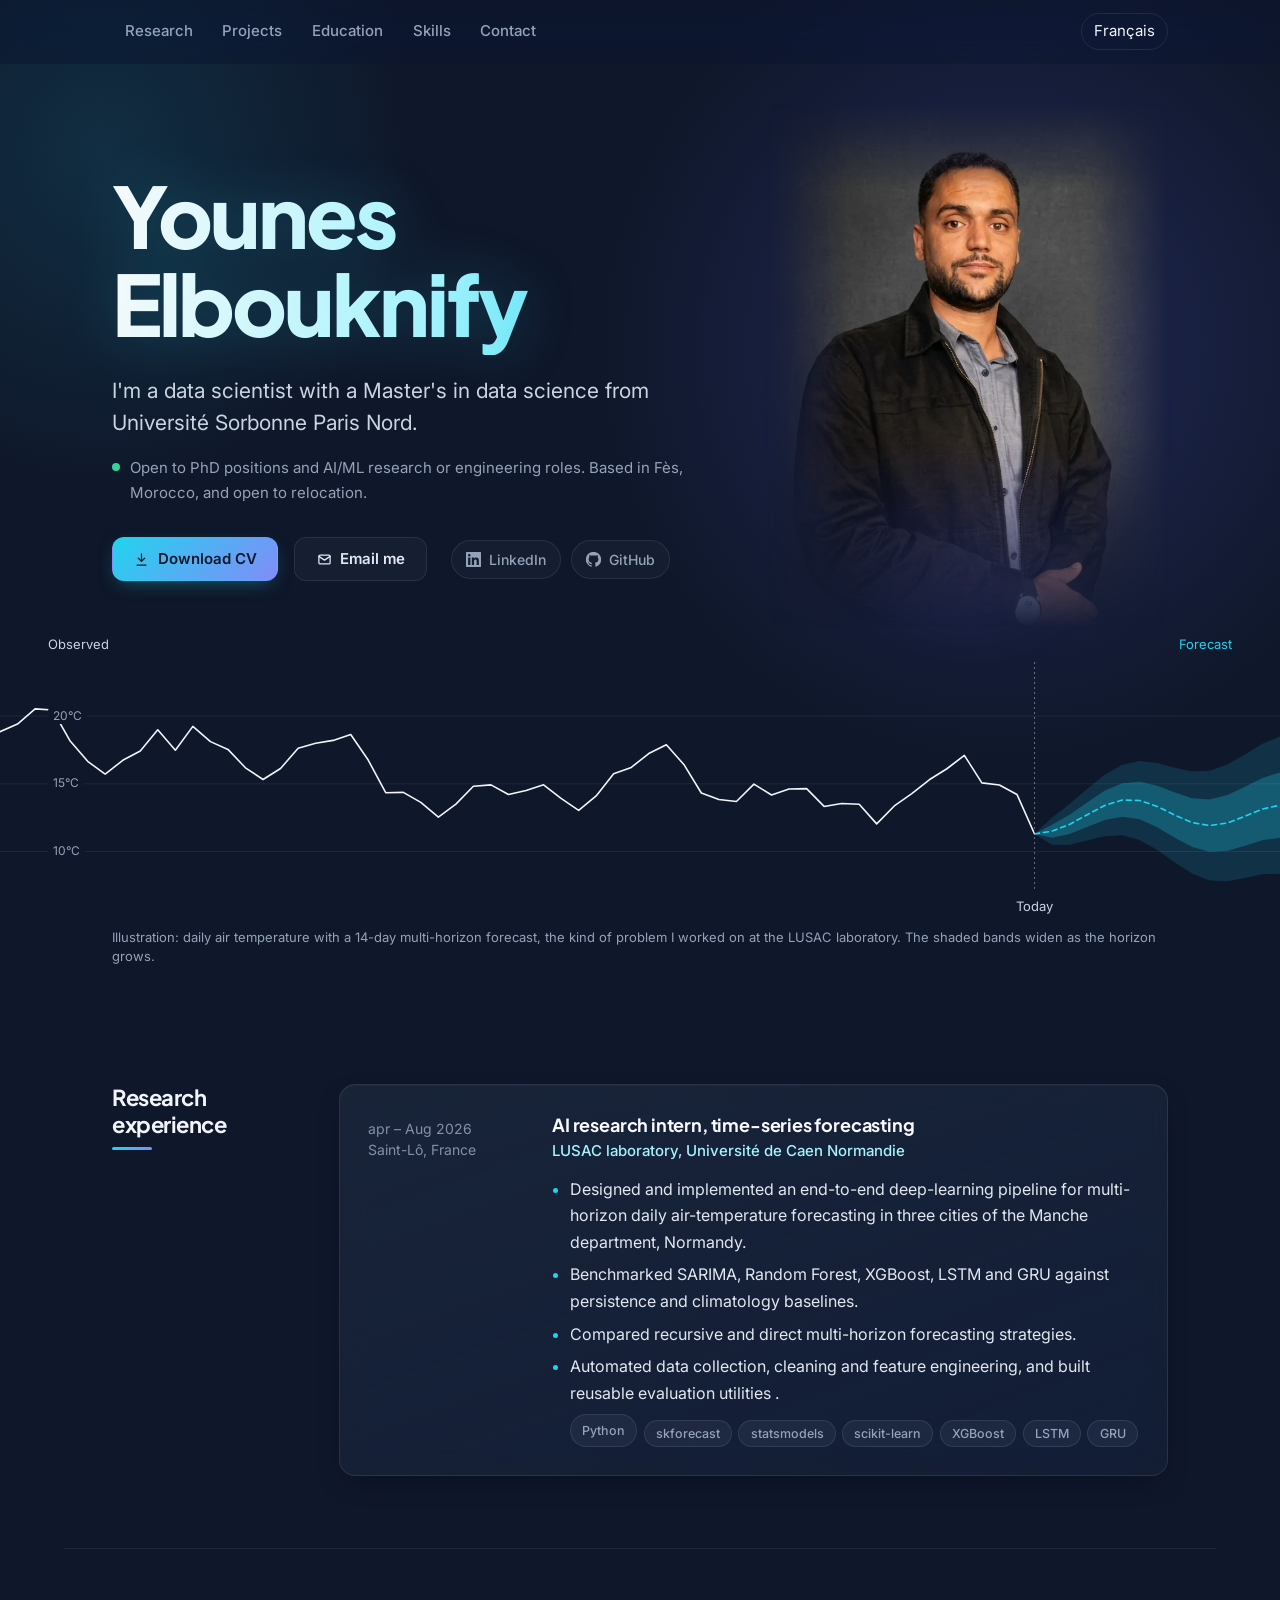
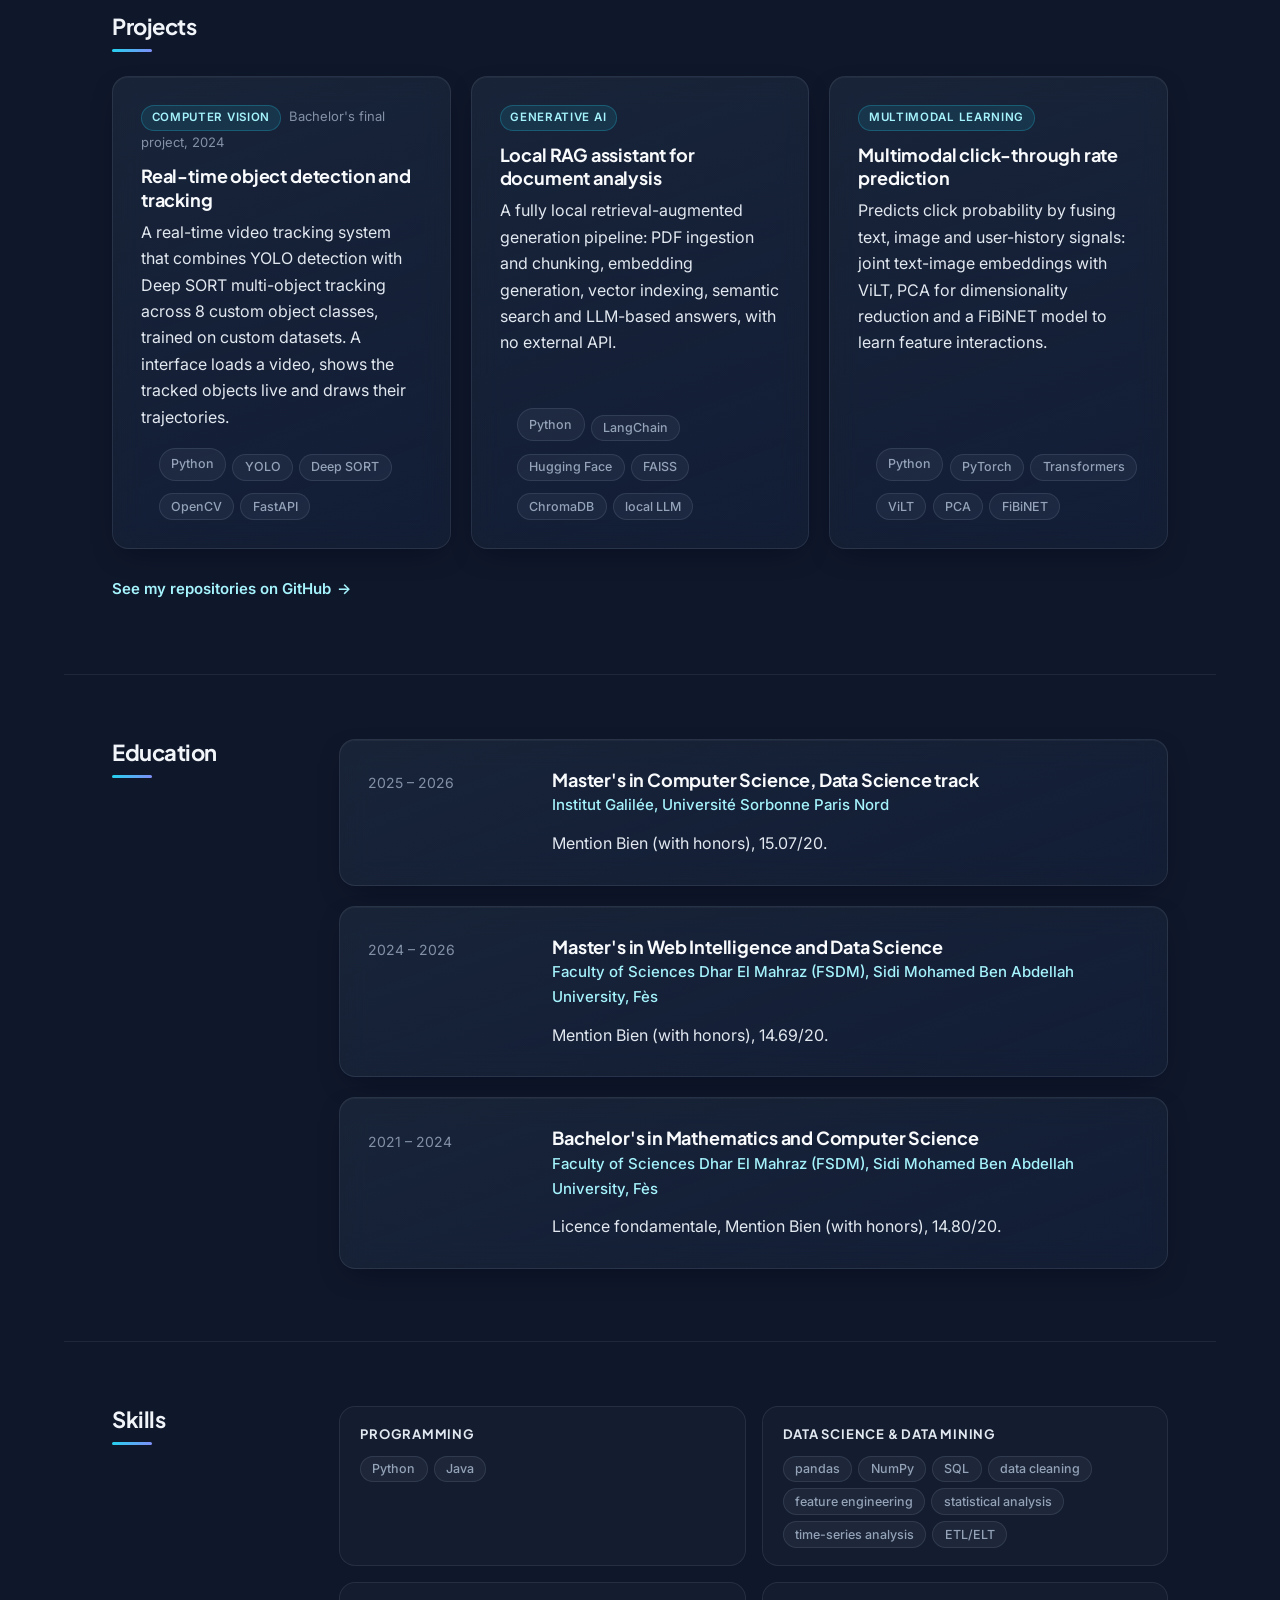
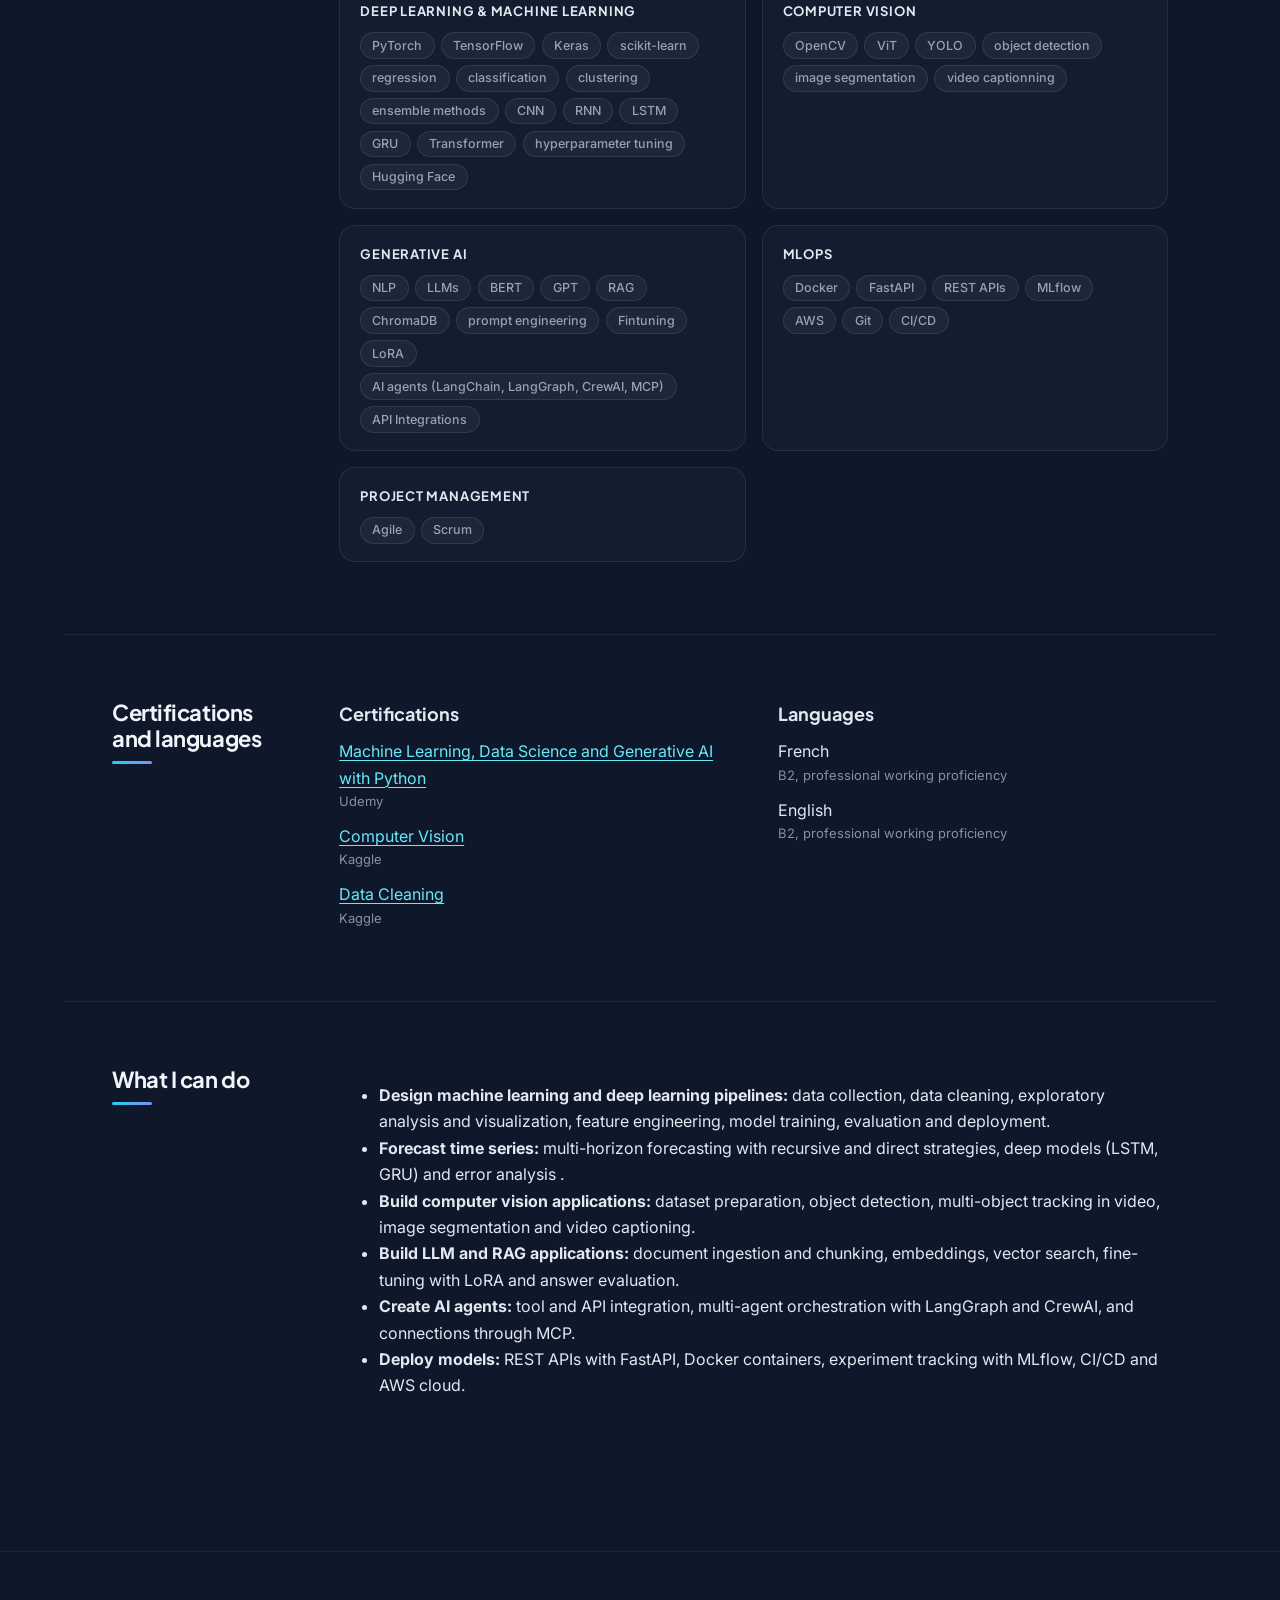
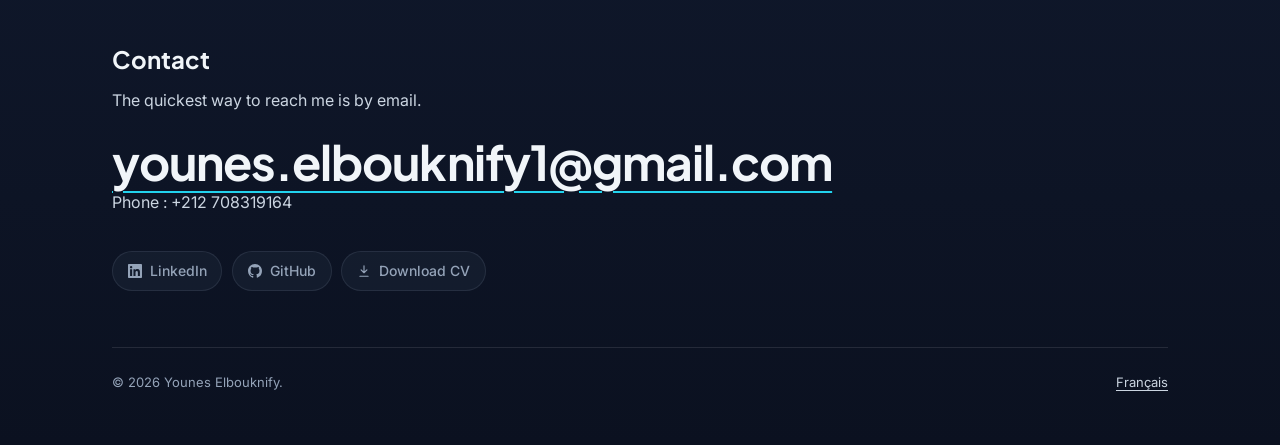
==== commit cfe9c5c7: "Mise à jour du site" ====
--- a/index.html
+++ b/index.html
@@ -117,8 +117,8 @@
           <p class="meta"><span>Computer vision</span><span>Bachelor&#x27;s final project, 2024</span></p>
           <div>
             <h3>Real-time object detection and tracking</h3>
-            <p>A real-time video tracking system that combines YOLO detection with Deep SORT multi-object tracking across 8 custom object classes, trained on custom datasets. A Tkinter interface loads a video, shows the tracked objects live and draws their trajectories.</p>
-            <p class="stack">Python, YOLO, Deep SORT, OpenCV, Tkinter</p>
+            <p>A real-time video tracking system that combines YOLO detection with Deep SORT multi-object tracking across 8 custom object classes, trained on custom datasets. A  interface loads a video, shows the tracked objects live and draws their trajectories.</p>
+            <p class="stack">Python, YOLO, Deep SORT, OpenCV, FastAPI</p>
           </div>
         </article>
         <article class="entry">
@@ -179,7 +179,7 @@
         <div><dt>Data science &amp; data mining</dt><dd>pandas, NumPy, SQL, data cleaning, feature engineering, statistical analysis, time-series analysis , ETL/ELT</dd></div>
         <div><dt>Deep learning &amp; machine learning</dt><dd>PyTorch, TensorFlow, Keras, scikit-learn,  regression, classification, clustering, ensemble methods,CNN, RNN,LSTM, GRU,Transformer , hyperparameter tuning, Hugging Face</dd></div>
         <div><dt>Computer vision</dt><dd>OpenCV,ViT, YOLO, object detection, , image segmentation, video captionning </dd></div>
-        <div><dt>Generative AI</dt><dd>NLP, LLMs, BERT, GPT, RAG, ChromaDB, prompt engineering, AI agents (LangChain, LangGraph, CrewAI, MCP),API Integrations </dd></div>
+        <div><dt>Generative AI</dt><dd>NLP, LLMs, BERT, GPT, RAG, ChromaDB, prompt engineering,Fintuning, LoRA, AI agents (LangChain, LangGraph, CrewAI, MCP),API Integrations </dd></div>
         <div><dt>MLOps</dt><dd>Docker, FastAPI, REST APIs, MLflow, AWS, Git, CI/CD</dd></div>
         <div><dt>Project management</dt><dd>Agile, Scrum</dd></div>
       </dl>    </section>
@@ -196,11 +196,23 @@
           </ul>
 
         </div>
+
         <div>
           <h3>Languages</h3>
-          <ul class="plain"><li>French<small>B2, fluent: studies and work in France</small></li><li>English<small>B2, professional working proficiency</small></li></ul>
+          <ul class="plain"><li>French<small>B2, professional working proficiency</small></li><li>English<small>B2, professional working proficiency</small></li></ul>
         </div>
       </div>
+    </section>
+        <section class="sec" id="expertise" aria-labelledby="h-expertise">
+      <h2 id="h-expertise">What I can do</h2>
+      <ul class="capabilities">
+        <li><strong>Design machine learning and deep learning pipelines:</strong> data collection, data cleaning, exploratory analysis and visualization, feature engineering, model training, evaluation and deployment.</li>
+        <li><strong>Forecast time series:</strong> multi-horizon forecasting with recursive and direct strategies, deep models (LSTM, GRU) and error analysis .</li>
+        <li><strong>Build computer vision applications:</strong> dataset preparation, object detection, multi-object tracking in video, image segmentation and video captioning.</li>
+        <li><strong>Build LLM and RAG applications:</strong> document ingestion and chunking, embeddings, vector search, fine-tuning with LoRA and answer evaluation.</li>
+        <li><strong>Create AI agents:</strong> tool and API integration, multi-agent orchestration with LangGraph and CrewAI, and connections through MCP.</li>
+        <li><strong>Deploy models:</strong> REST APIs with FastAPI, Docker containers, experiment tracking with MLflow, CI/CD and AWS cloud.</li>
+      </ul>
     </section>
   </main>
 
@@ -209,12 +221,13 @@
       <h2>Contact</h2>
       <p>The quickest way to reach me is by email.</p>
       <a class="mail" href="mailto:younes.elbouknify1@gmail.com">younes.elbouknify1@gmail.com</a>
+      <p>Phone : +212 708319164</p>
       <ul>
         <li><a href="https://www.linkedin.com/in/younes-elbouknify/" rel="me">LinkedIn</a></li>
         <li><a href="https://github.com/YOUNESELBOUKNIFY" rel="me">GitHub</a></li>
         <li><a href="assets/cv/CV_Younes_Elbouknify.pdf" download>Download CV</a></li>
       </ul>
-      <p class="fine"><span>© 2026 Younes Elbouknify. Hosted on GitHub Pages.</span><a href="fr/" hreflang="fr" lang="fr">Français</a></p>
+      <p class="fine"><span>© 2026 Younes Elbouknify.</span><a href="fr/" hreflang="fr" lang="fr">Français</a></p>
     </div>
   </footer>
 </body>
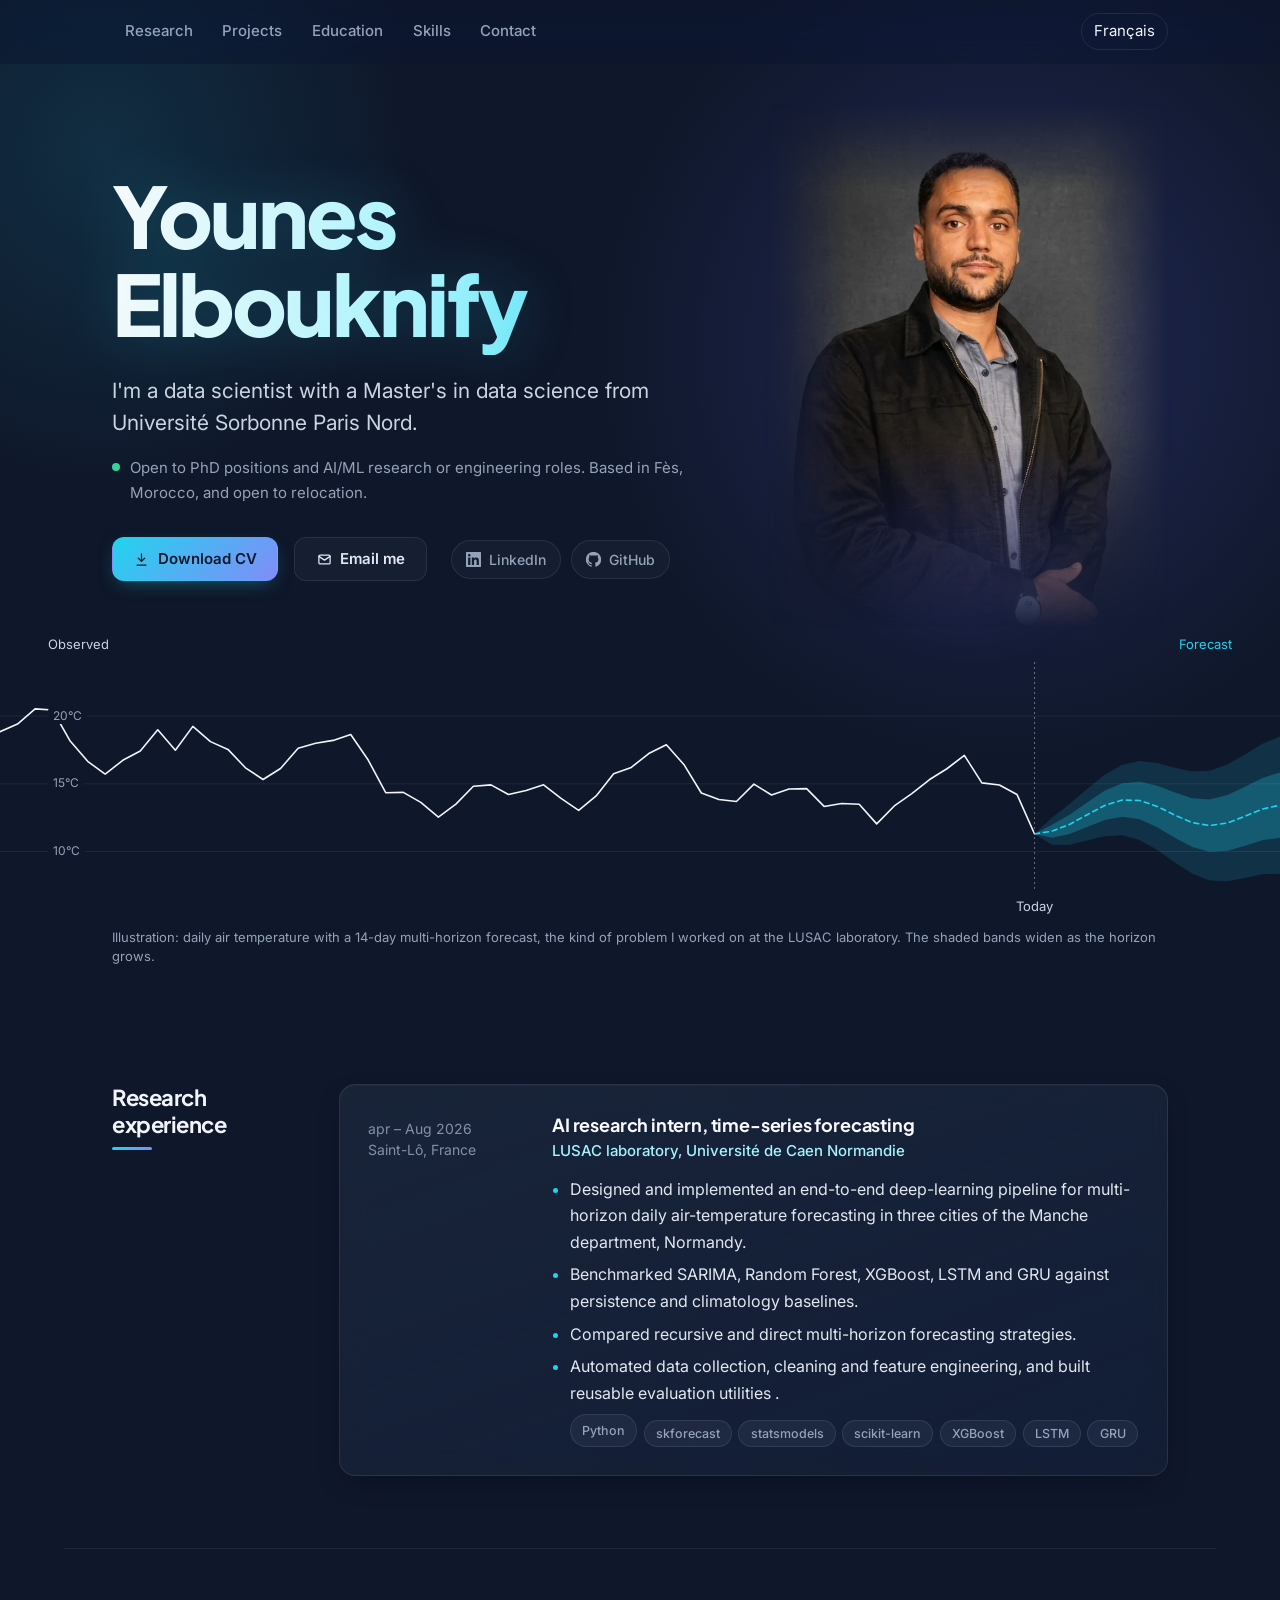
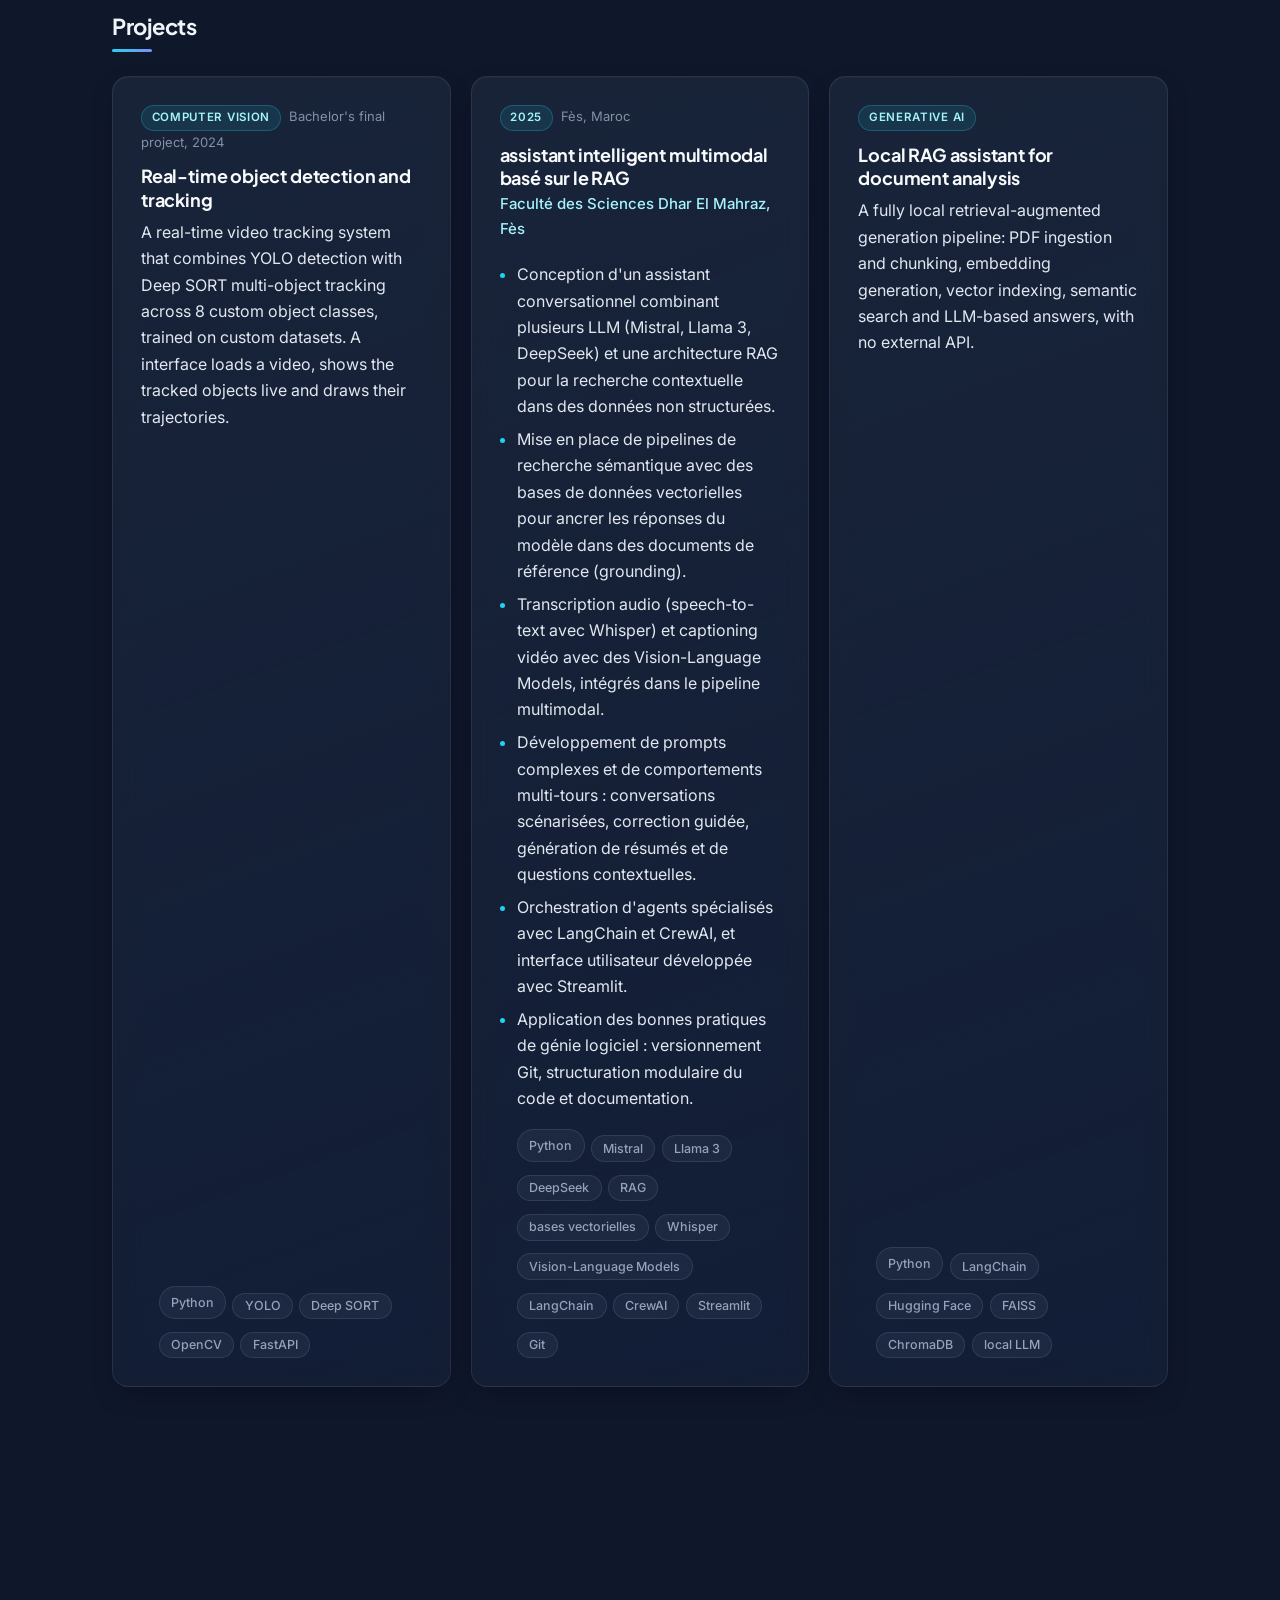
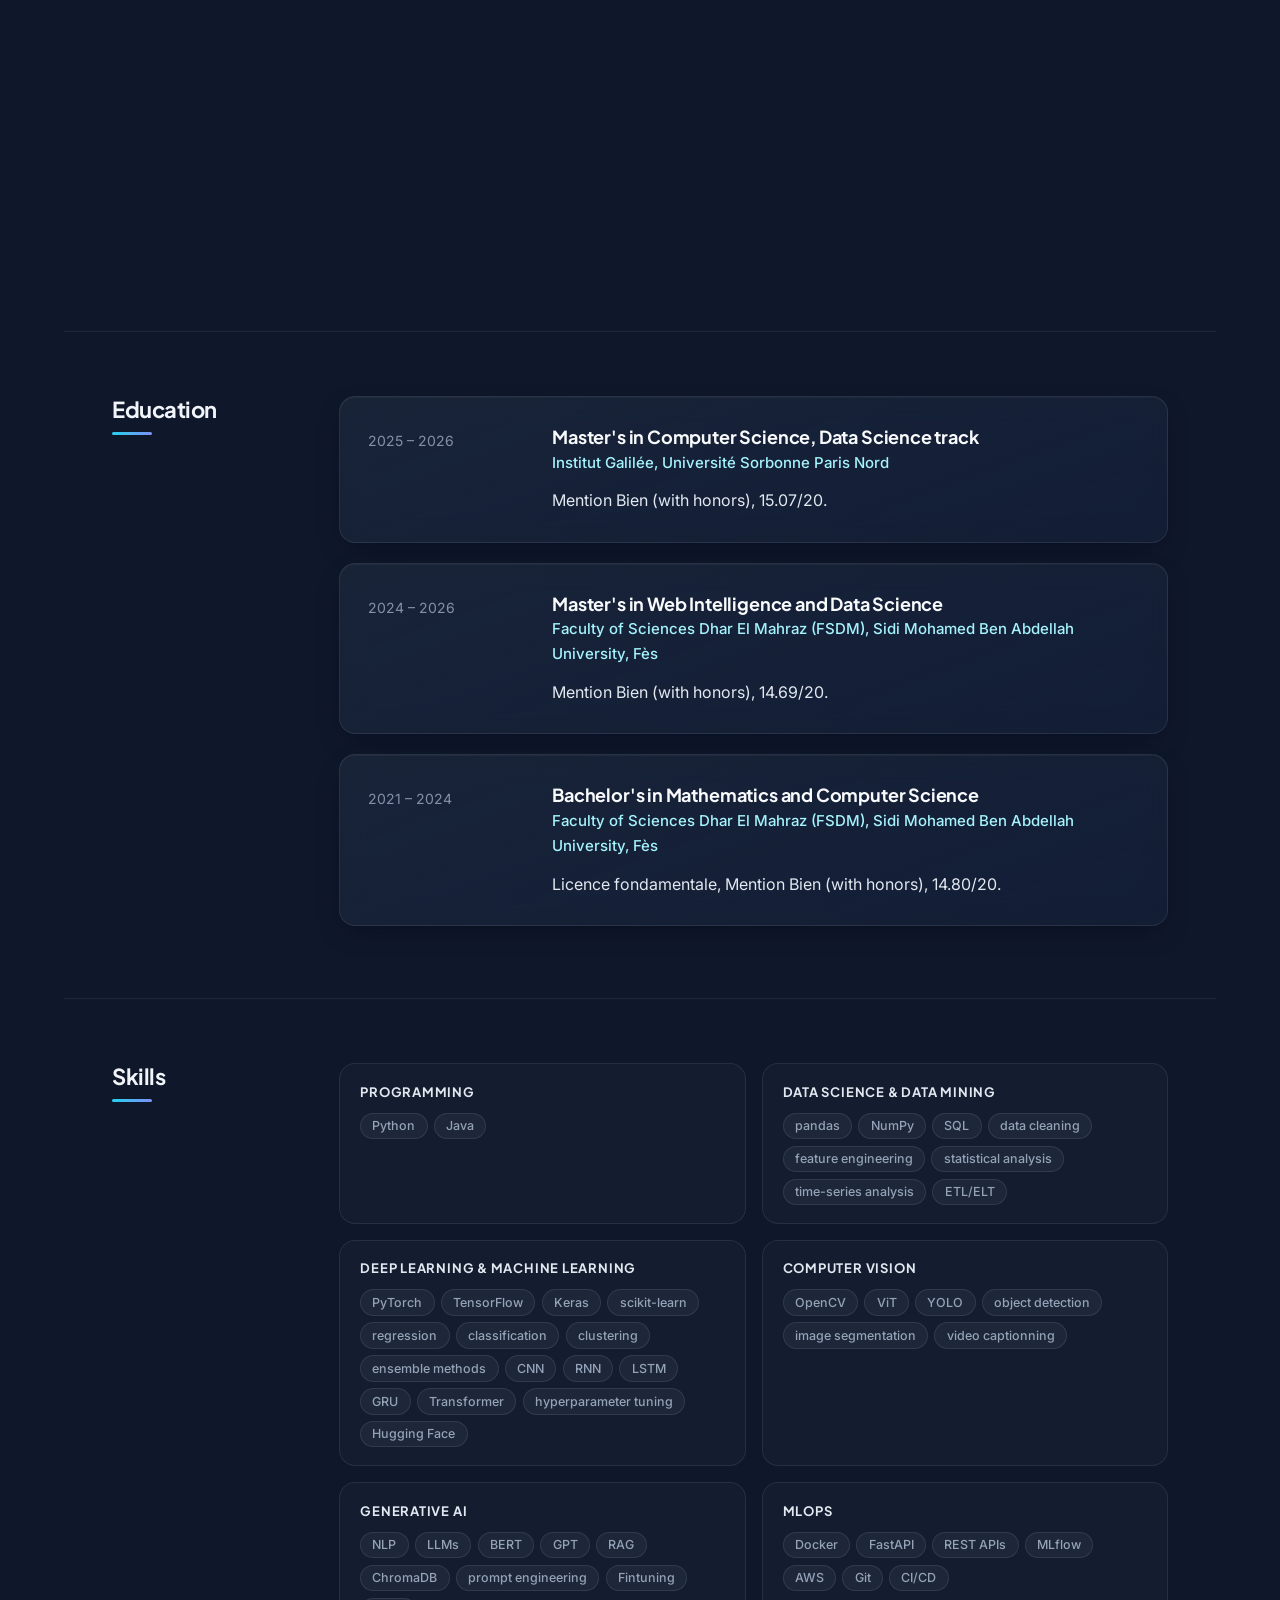
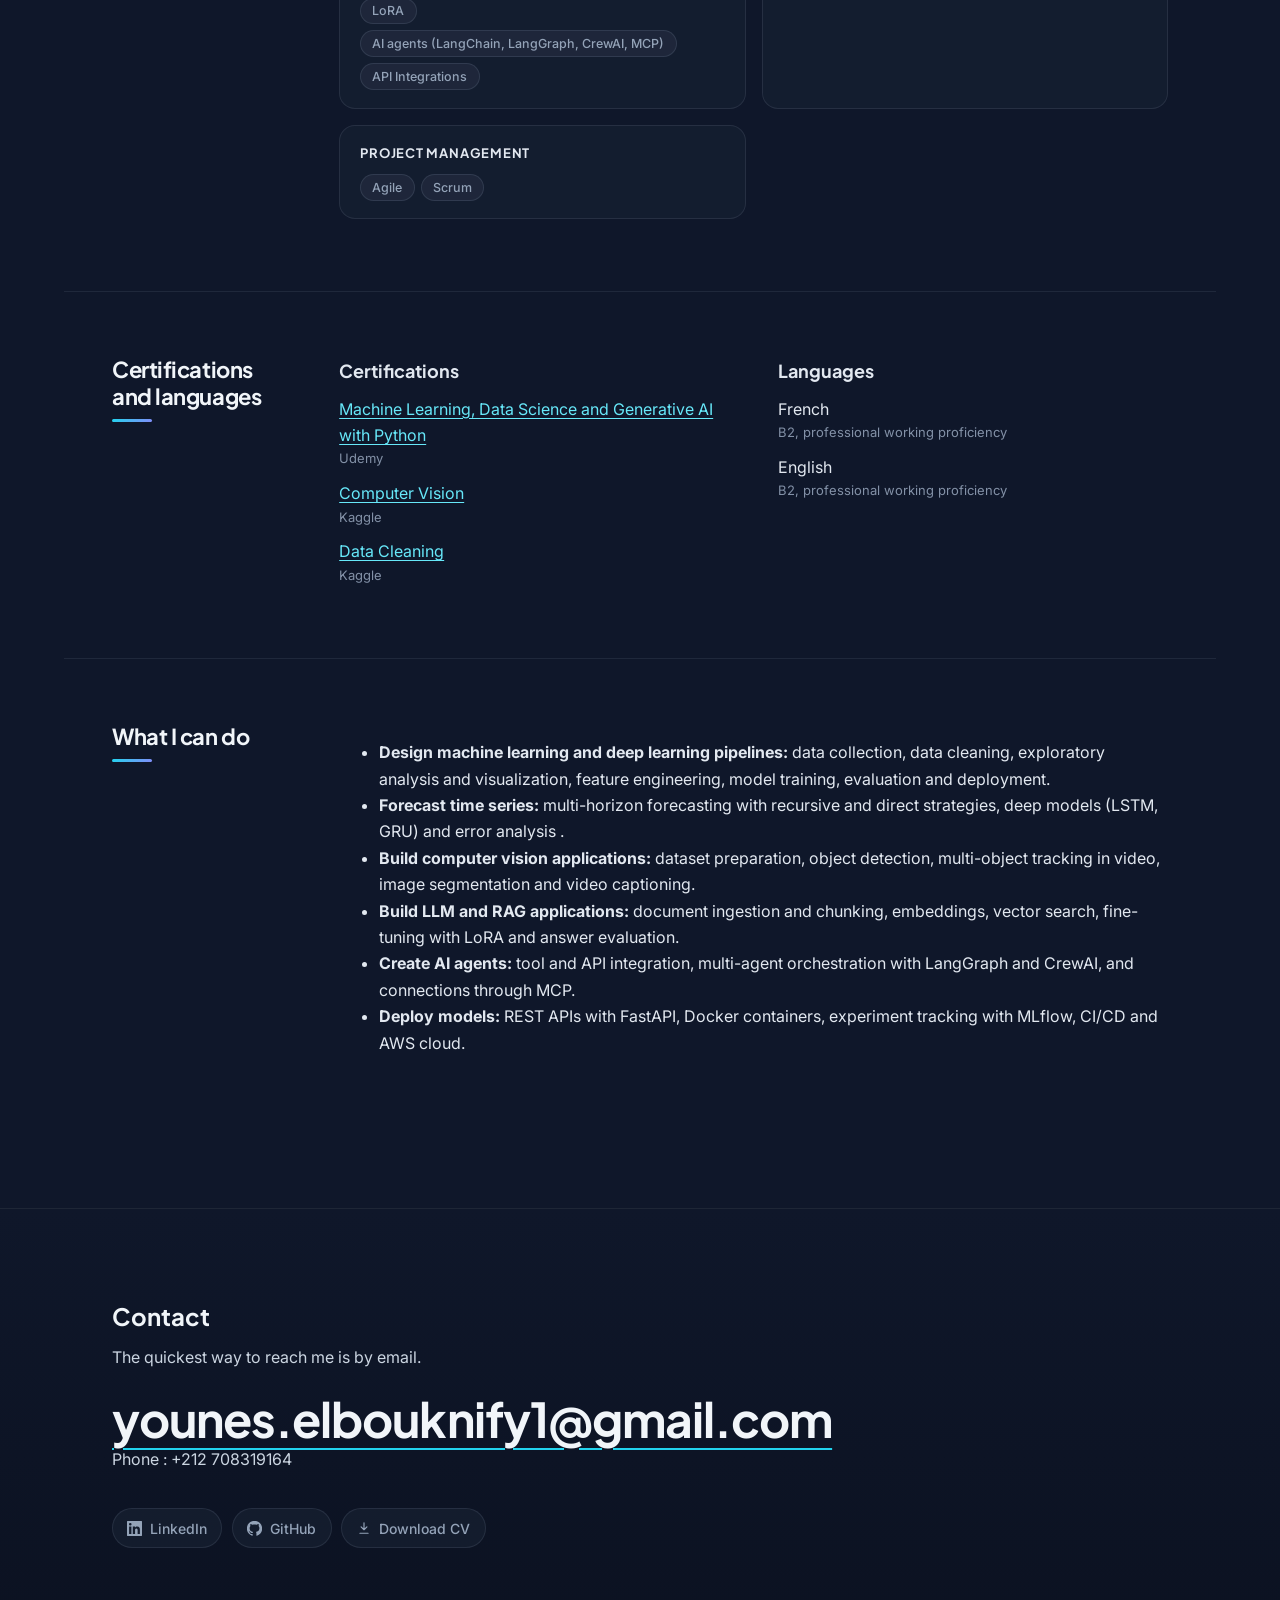
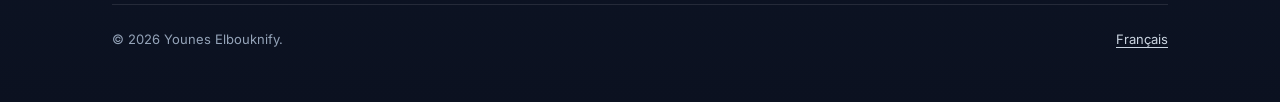
==== commit ab80ac92: "Mise à jour du site" ====
--- a/index.html
+++ b/index.html
@@ -122,6 +122,22 @@
           </div>
         </article>
         <article class="entry">
+          <p class="meta"><span>2025</span><span>Fès, Maroc</span></p>
+          <div>
+            <h3>assistant intelligent multimodal basé sur le RAG</h3>
+            <p class="org"> Faculté des Sciences Dhar El Mahraz, Fès</p>
+            <ul>
+              <li>Conception d'un assistant conversationnel combinant plusieurs LLM (Mistral, Llama 3, DeepSeek) et une architecture RAG pour la recherche contextuelle dans des données non structurées.</li>
+              <li>Mise en place de pipelines de recherche sémantique avec des bases de données vectorielles pour ancrer les réponses du modèle dans des documents de référence (grounding).</li>
+              <li>Transcription audio (speech-to-text avec Whisper) et captioning vidéo avec des Vision-Language Models, intégrés dans le pipeline multimodal.</li>
+              <li>Développement de prompts complexes et de comportements multi-tours : conversations scénarisées, correction guidée, génération de résumés et de questions contextuelles.</li>
+              <li>Orchestration d'agents spécialisés avec LangChain et CrewAI, et interface utilisateur développée avec Streamlit.</li>
+              <li>Application des bonnes pratiques de génie logiciel : versionnement Git, structuration modulaire du code et documentation.</li>
+            </ul>
+            <p class="stack">Python, Mistral, Llama 3, DeepSeek, RAG, bases vectorielles, Whisper, Vision-Language Models, LangChain, CrewAI, Streamlit, Git</p>
+          </div>
+        </article>
+        <article class="entry">
           <p class="meta"><span>Generative AI</span></p>
           <div>
             <h3>Local RAG assistant for document analysis</h3>
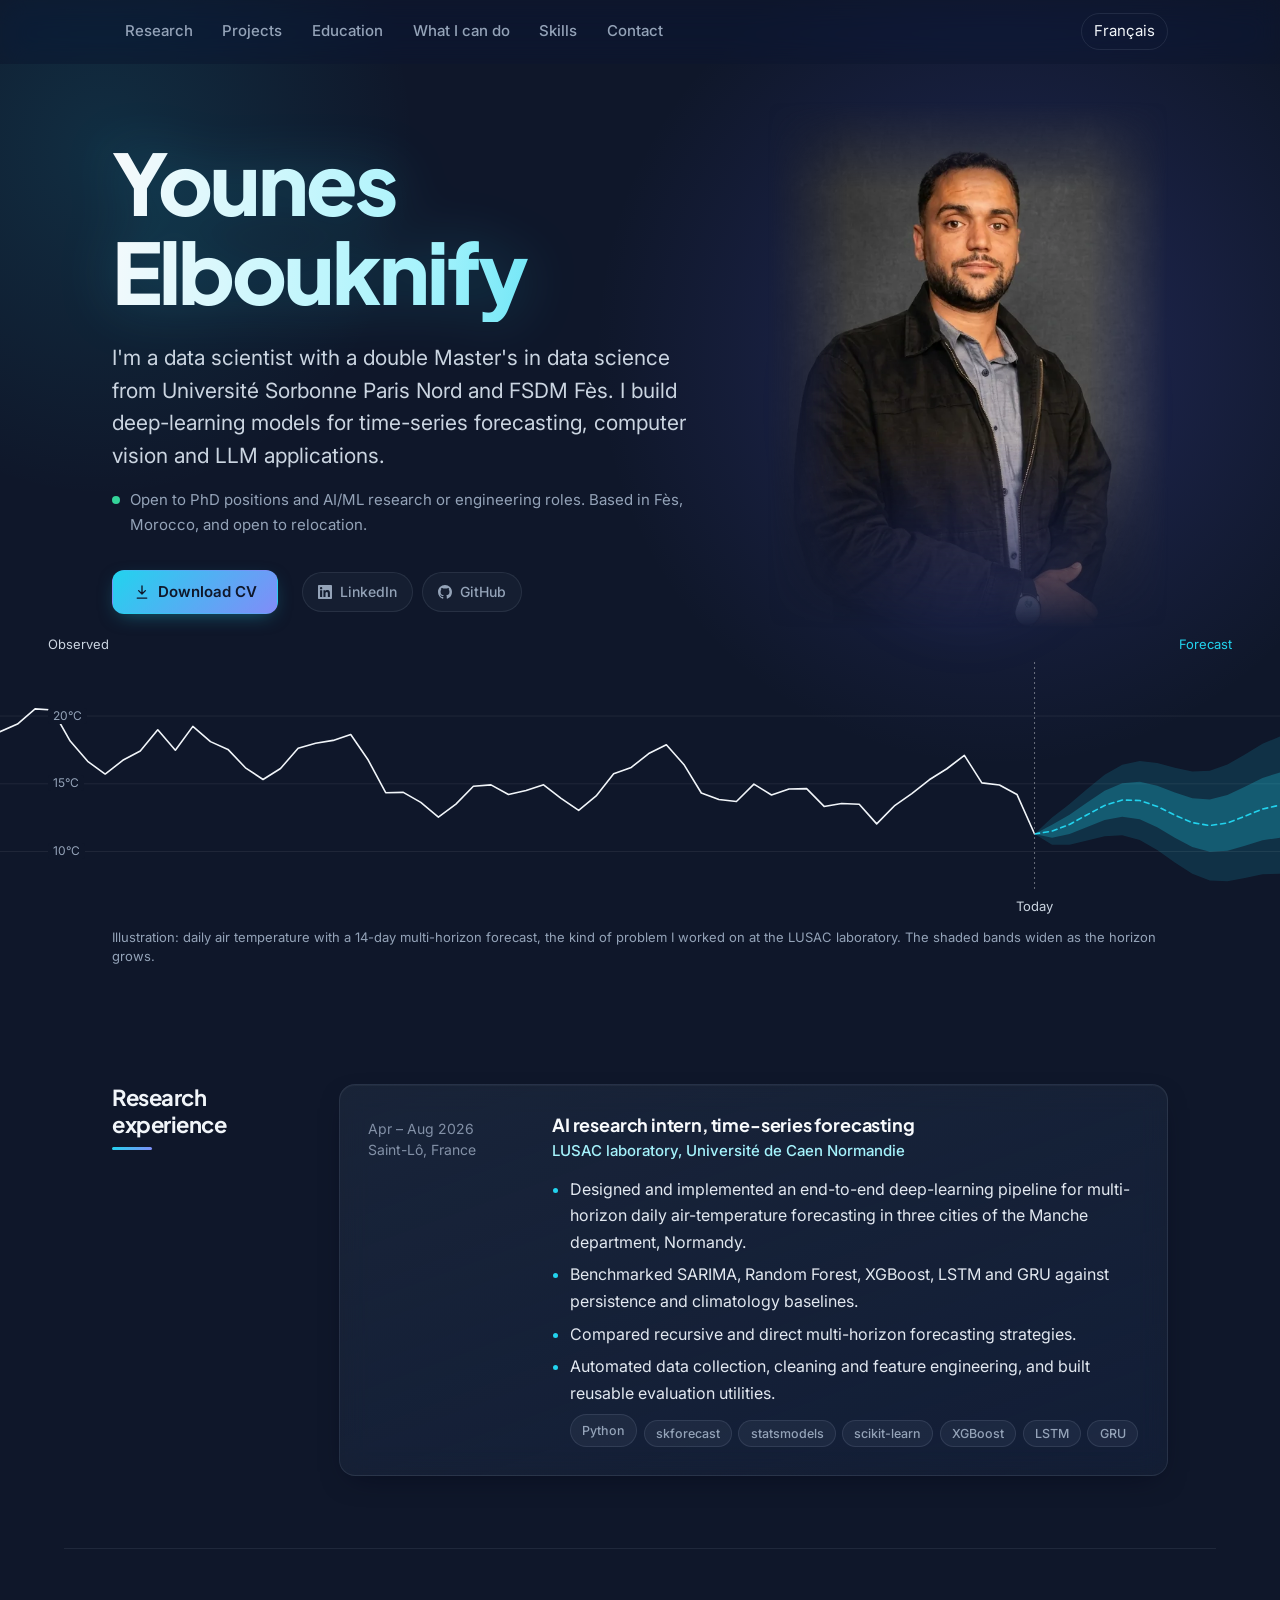
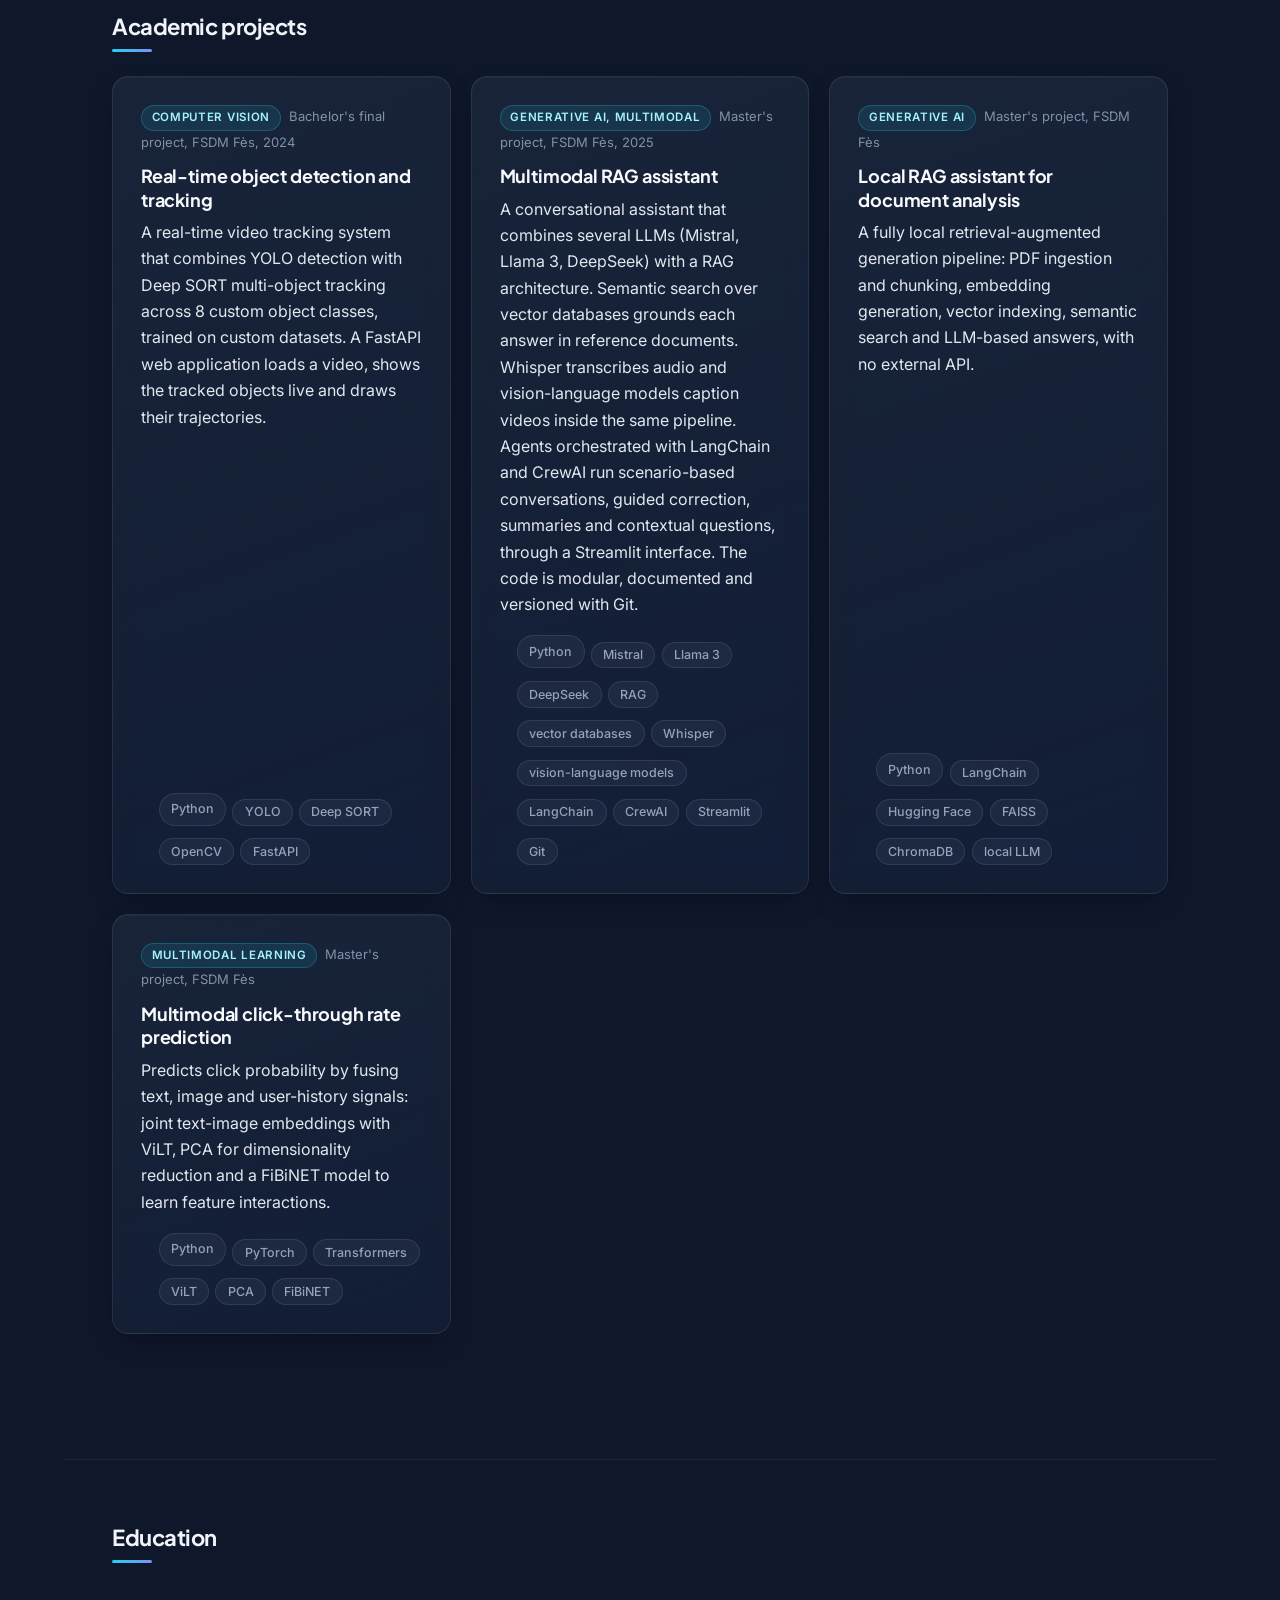
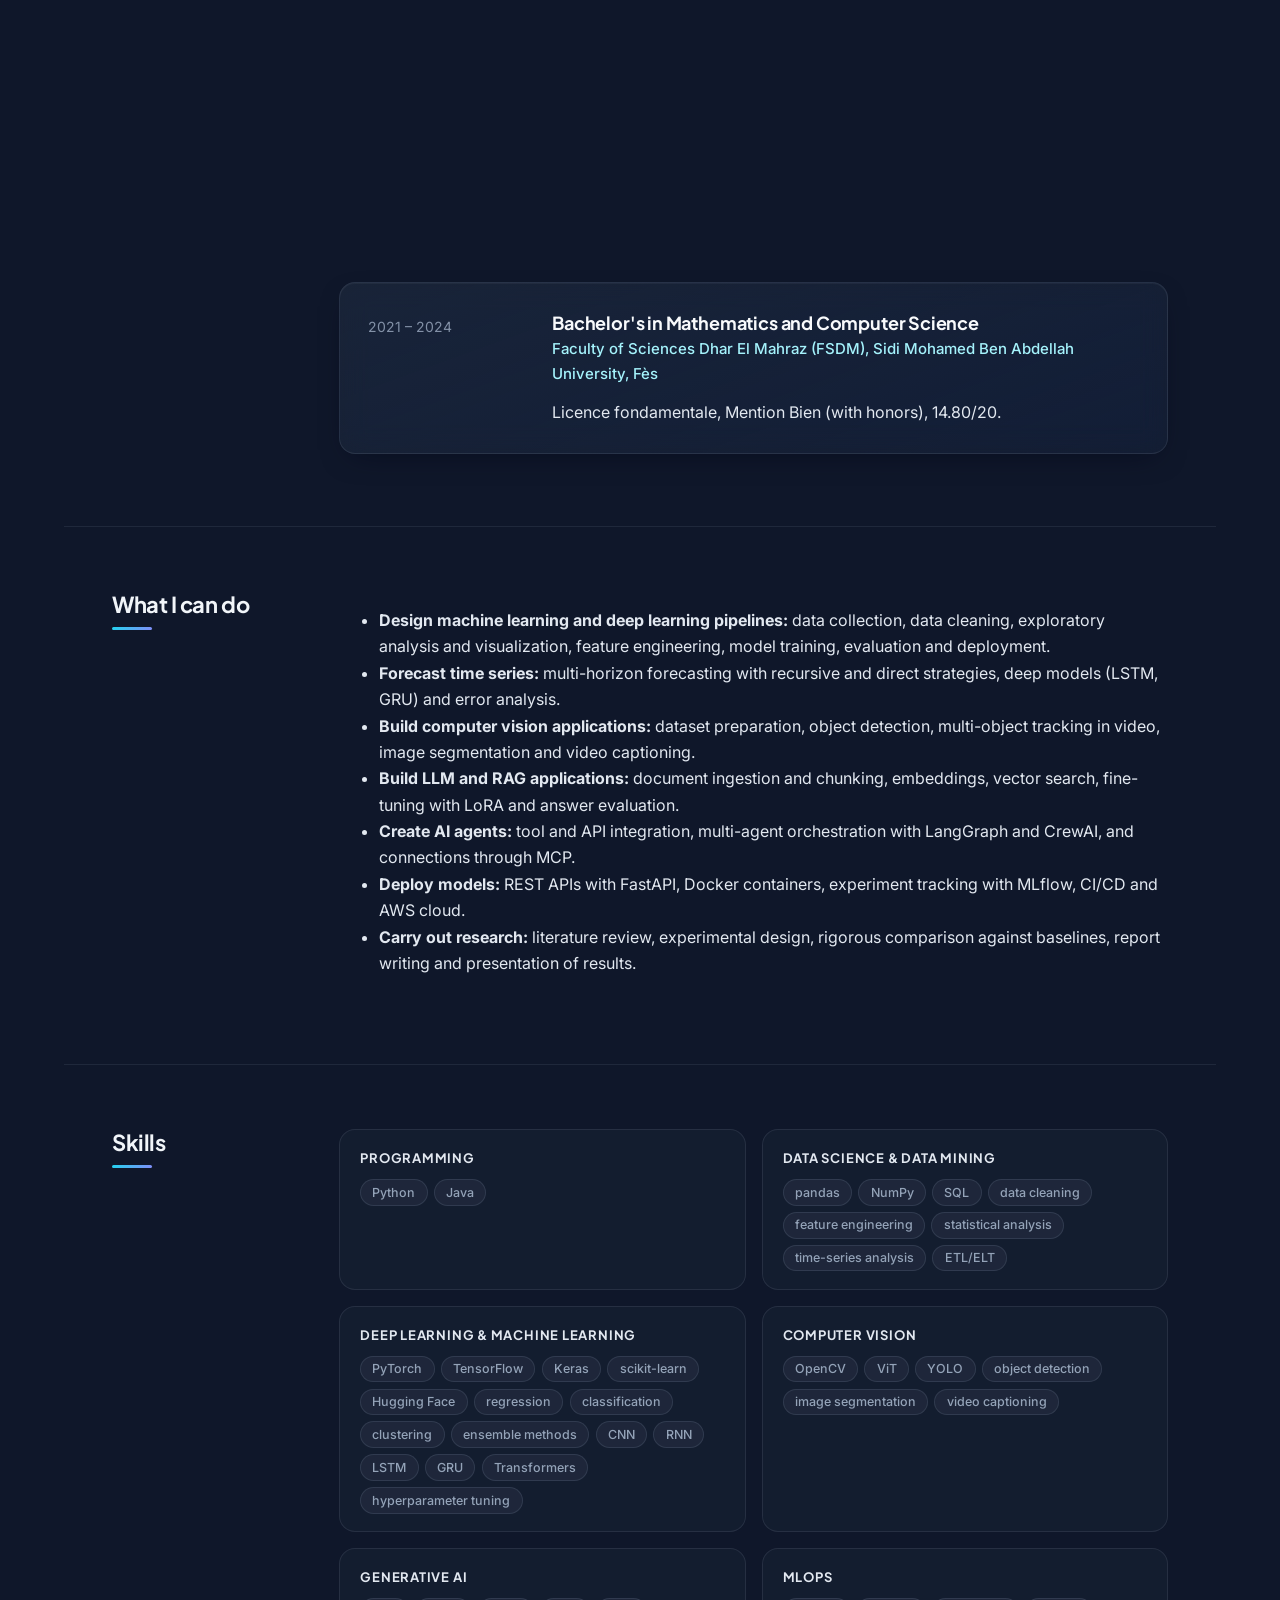
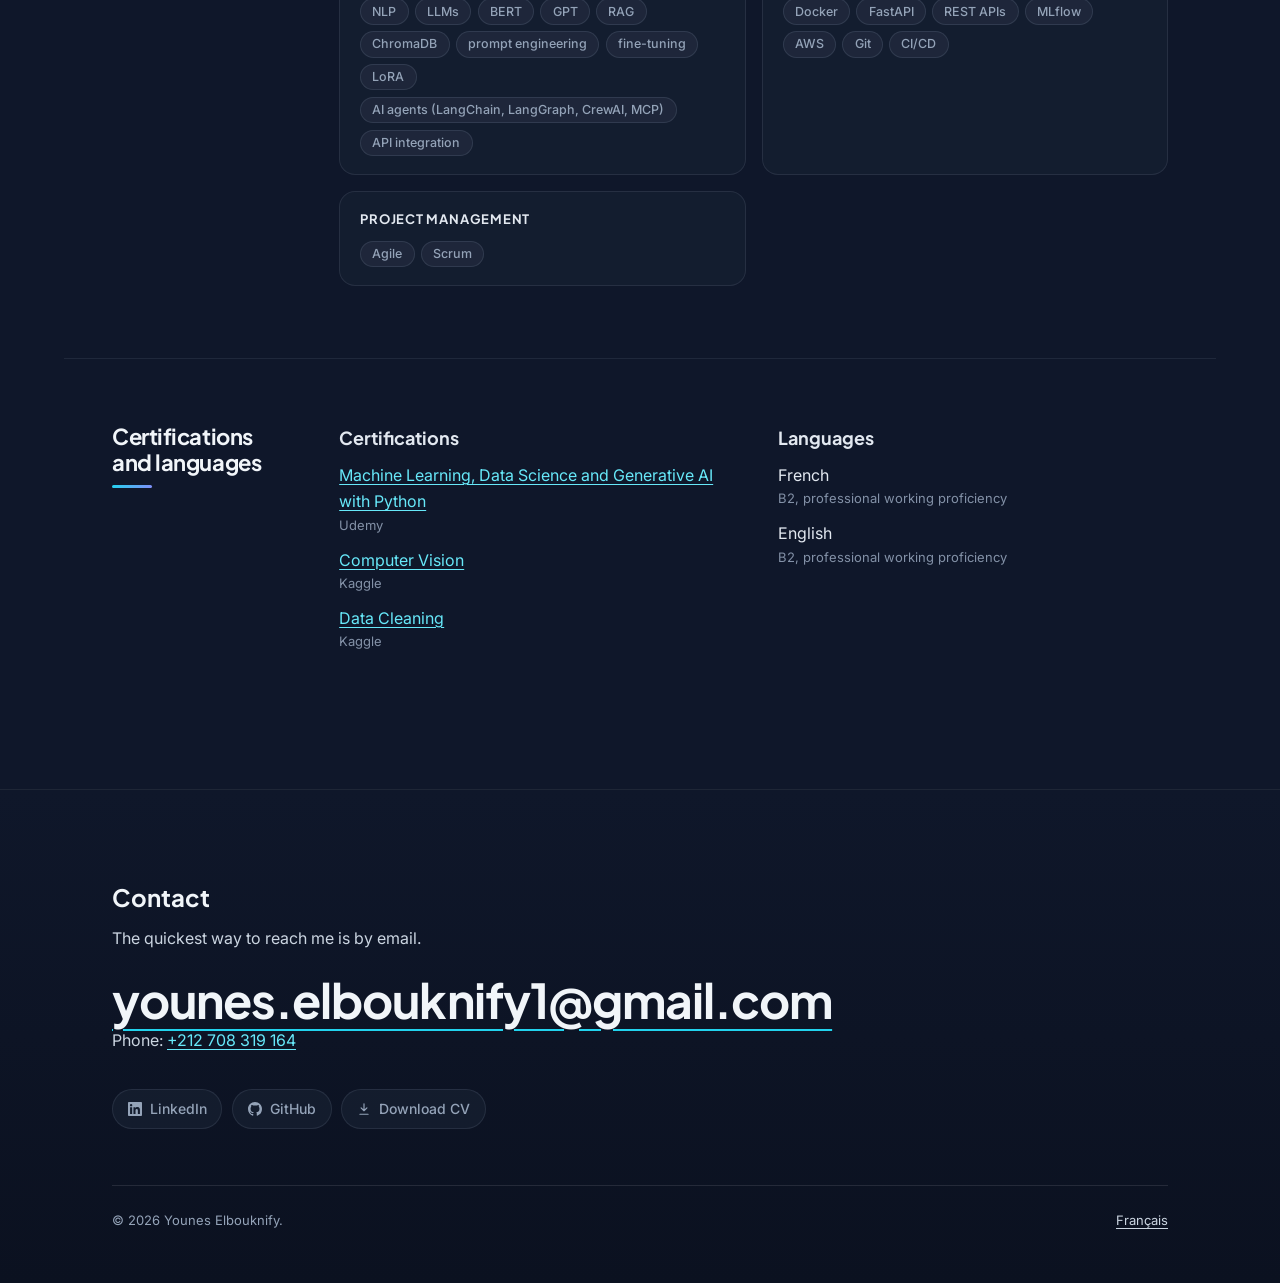
==== commit f27e7bff: "Mise à jour du site" ====
--- a/index.html
+++ b/index.html
@@ -4,11 +4,8 @@
   <meta charset="utf-8">
   <meta name="viewport" content="width=device-width, initial-scale=1">
   <title>Younes ELBOUKNIFY, data scientist</title>
-  <meta name="description" 
-  content="Younes Elbouknify, data scientist with a double
-   Master&#x27;s in data science (Université Sorbonne Paris Nord and FSDM Fès). Deep learning for time-series forecasting, 
-   computer vision and LLMs. Open to PhD positions and AI/ML roles.">
-  <meta name="author" content="Younes ELBOOUKNIFY">
+  <meta name="description" content="Younes Elbouknify, data scientist with a double Master&#x27;s in data science (Université Sorbonne Paris Nord and FSDM Fès). Deep learning for time-series forecasting, computer vision and LLMs. Open to PhD positions and AI/ML roles.">
+  <meta name="author" content="Younes Elbouknify">
   <meta name="theme-color" content="#0f172a">
   <link rel="canonical" href="https://youneselbouknify.github.io/">
   <link rel="alternate" hreflang="en" href="https://youneselbouknify.github.io/">
@@ -39,18 +36,17 @@
 
   <header class="hero">
     <nav class="nav wrap" aria-label="Main">
-      <ul><li><a href="#research">Research</a></li><li><a href="#projects">Projects</a></li><li><a href="#education">Education</a></li><li><a href="#skills">Skills</a></li><li><a href="#contact">Contact</a></li></ul>
+      <ul><li><a href="#research">Research</a></li><li><a href="#projects">Projects</a></li><li><a href="#education">Education</a></li><li><a href="#expertise">What I can do</a></li><li><a href="#skills">Skills</a></li><li><a href="#contact">Contact</a></li></ul>
       <a class="lang" href="fr/" hreflang="fr" lang="fr">Français</a>
     </nav>
 
     <div class="hero-grid wrap">
       <div class="hero-text">
         <h1>Younes Elbouknify</h1>
-        <p class="lede">I&#x27;m a data scientist with a  Master&#x27;s in data science from Université Sorbonne Paris Nord.</p>
+        <p class="lede">I'm a data scientist with a double Master's in data science from Université Sorbonne Paris Nord and FSDM Fès. I build deep-learning models for time-series forecasting, computer vision and LLM applications.</p>
         <p class="status">Open to PhD positions and AI/ML research or engineering roles. Based in Fès, Morocco, and open to relocation.</p>
         <div class="actions">
           <a class="btn btn-primary" href="assets/cv/CV_Younes_Elbouknify.pdf" download>Download CV</a>
-          <a class="btn" href="mailto:younes.elbouknify1@gmail.com">Email me</a>
           <ul class="profiles">
             <li><a href="https://www.linkedin.com/in/younes-elbouknify/" rel="me">LinkedIn</a></li>
             <li><a href="https://github.com/YOUNESELBOUKNIFY" rel="me">GitHub</a></li>
@@ -97,12 +93,15 @@
       <h2 id="h-research">Research experience</h2>
       <div>
         <article class="entry">
-          <p class="meta"><span>apr – Aug 2026</span><span>Saint-Lô, France</span></p>
+          <p class="meta"><span>Apr – Aug 2026</span><span>Saint-Lô, France</span></p>
           <div>
             <h3>AI research intern, time-series forecasting</h3>
             <p class="org">LUSAC laboratory, Université de Caen Normandie</p>
             <ul>
-              <li>Designed and implemented an end-to-end deep-learning pipeline for multi-horizon daily air-temperature forecasting in three cities of the Manche department, Normandy.</li><li>Benchmarked SARIMA, Random Forest, XGBoost, LSTM and GRU against persistence and climatology baselines.</li><li>Compared recursive and direct multi-horizon forecasting strategies.</li><li>Automated data collection, cleaning and feature engineering, and built reusable evaluation utilities .</li>
+              <li>Designed and implemented an end-to-end deep-learning pipeline for multi-horizon daily air-temperature forecasting in three cities of the Manche department, Normandy.</li>
+              <li>Benchmarked SARIMA, Random Forest, XGBoost, LSTM and GRU against persistence and climatology baselines.</li>
+              <li>Compared recursive and direct multi-horizon forecasting strategies.</li>
+              <li>Automated data collection, cleaning and feature engineering, and built reusable evaluation utilities.</li>
             </ul>
             <p class="stack">Python, skforecast, statsmodels, scikit-learn, XGBoost, LSTM, GRU</p>
           </div>
@@ -111,34 +110,26 @@
     </section>
 
     <section class="sec sec--wide" id="projects" aria-labelledby="h-projects">
-      <h2 id="h-projects">Projects</h2>
+      <h2 id="h-projects">Academic projects</h2>
       <div class="card-grid">
         <article class="entry">
-          <p class="meta"><span>Computer vision</span><span>Bachelor&#x27;s final project, 2024</span></p>
+          <p class="meta"><span>Computer vision</span><span>Bachelor's final project, FSDM Fès, 2024</span></p>
           <div>
             <h3>Real-time object detection and tracking</h3>
-            <p>A real-time video tracking system that combines YOLO detection with Deep SORT multi-object tracking across 8 custom object classes, trained on custom datasets. A  interface loads a video, shows the tracked objects live and draws their trajectories.</p>
+            <p>A real-time video tracking system that combines YOLO detection with Deep SORT multi-object tracking across 8 custom object classes, trained on custom datasets. A FastAPI web application loads a video, shows the tracked objects live and draws their trajectories.</p>
             <p class="stack">Python, YOLO, Deep SORT, OpenCV, FastAPI</p>
           </div>
         </article>
         <article class="entry">
-          <p class="meta"><span>2025</span><span>Fès, Maroc</span></p>
-          <div>
-            <h3>assistant intelligent multimodal basé sur le RAG</h3>
-            <p class="org"> Faculté des Sciences Dhar El Mahraz, Fès</p>
-            <ul>
-              <li>Conception d'un assistant conversationnel combinant plusieurs LLM (Mistral, Llama 3, DeepSeek) et une architecture RAG pour la recherche contextuelle dans des données non structurées.</li>
-              <li>Mise en place de pipelines de recherche sémantique avec des bases de données vectorielles pour ancrer les réponses du modèle dans des documents de référence (grounding).</li>
-              <li>Transcription audio (speech-to-text avec Whisper) et captioning vidéo avec des Vision-Language Models, intégrés dans le pipeline multimodal.</li>
-              <li>Développement de prompts complexes et de comportements multi-tours : conversations scénarisées, correction guidée, génération de résumés et de questions contextuelles.</li>
-              <li>Orchestration d'agents spécialisés avec LangChain et CrewAI, et interface utilisateur développée avec Streamlit.</li>
-              <li>Application des bonnes pratiques de génie logiciel : versionnement Git, structuration modulaire du code et documentation.</li>
-            </ul>
-            <p class="stack">Python, Mistral, Llama 3, DeepSeek, RAG, bases vectorielles, Whisper, Vision-Language Models, LangChain, CrewAI, Streamlit, Git</p>
-          </div>
-        </article>
-        <article class="entry">
-          <p class="meta"><span>Generative AI</span></p>
+          <p class="meta"><span>Generative AI, multimodal</span><span>Master's project, FSDM Fès, 2025</span></p>
+          <div>
+            <h3>Multimodal RAG assistant</h3>
+            <p>A conversational assistant that combines several LLMs (Mistral, Llama 3, DeepSeek) with a RAG architecture. Semantic search over vector databases grounds each answer in reference documents. Whisper transcribes audio and vision-language models caption videos inside the same pipeline. Agents orchestrated with LangChain and CrewAI run scenario-based conversations, guided correction, summaries and contextual questions, through a Streamlit interface. The code is modular, documented and versioned with Git.</p>
+            <p class="stack">Python, Mistral, Llama 3, DeepSeek, RAG, vector databases, Whisper, vision-language models, LangChain, CrewAI, Streamlit, Git</p>
+          </div>
+        </article>
+        <article class="entry">
+          <p class="meta"><span>Generative AI</span><span>Master's project, FSDM Fès</span></p>
           <div>
             <h3>Local RAG assistant for document analysis</h3>
             <p>A fully local retrieval-augmented generation pipeline: PDF ingestion and chunking, embedding generation, vector indexing, semantic search and LLM-based answers, with no external API.</p>
@@ -146,7 +137,7 @@
           </div>
         </article>
         <article class="entry">
-          <p class="meta"><span>Multimodal learning</span></p>
+          <p class="meta"><span>Multimodal learning</span><span>Master's project, FSDM Fès</span></p>
           <div>
             <h3>Multimodal click-through rate prediction</h3>
             <p>Predicts click probability by fusing text, image and user-history signals: joint text-image embeddings with ViLT, PCA for dimensionality reduction and a FiBiNET model to learn feature interactions.</p>
@@ -163,15 +154,15 @@
         <article class="entry">
           <p class="meta"><span>2025 – 2026</span></p>
           <div>
-            <h3>Master&#x27;s in Computer Science, Data Science track</h3>
+            <h3>Master's in Computer Science, Data Science track</h3>
             <p class="org">Institut Galilée, Université Sorbonne Paris Nord</p>
-            <p>Mention Bien (with honors), 15.07/20.</p>
+            <p>Mention Bien (with honors), 15.07/20. Double degree with FSDM Fès.</p>
           </div>
         </article>
         <article class="entry">
           <p class="meta"><span>2024 – 2026</span></p>
           <div>
-            <h3>Master&#x27;s in Web Intelligence and Data Science</h3>
+            <h3>Master's in Web Intelligence and Data Science</h3>
             <p class="org">Faculty of Sciences Dhar El Mahraz (FSDM), Sidi Mohamed Ben Abdellah University, Fès</p>
             <p>Mention Bien (with honors), 14.69/20.</p>
           </div>
@@ -179,56 +170,59 @@
         <article class="entry">
           <p class="meta"><span>2021 – 2024</span></p>
           <div>
-            <h3>Bachelor&#x27;s in Mathematics and Computer Science</h3>
+            <h3>Bachelor's in Mathematics and Computer Science</h3>
             <p class="org">Faculty of Sciences Dhar El Mahraz (FSDM), Sidi Mohamed Ben Abdellah University, Fès</p>
             <p>Licence fondamentale, Mention Bien (with honors), 14.80/20.</p>
-    
-          </div>
-        </article>
-      </div>
+          </div>
+        </article>
+      </div>
+    </section>
+
+    <section class="sec" id="expertise" aria-labelledby="h-expertise">
+      <h2 id="h-expertise">What I can do</h2>
+      <ul class="capabilities">
+        <li><strong>Design machine learning and deep learning pipelines:</strong> data collection, data cleaning, exploratory analysis and visualization, feature engineering, model training, evaluation and deployment.</li>
+        <li><strong>Forecast time series:</strong> multi-horizon forecasting with recursive and direct strategies, deep models (LSTM, GRU) and error analysis.</li>
+        <li><strong>Build computer vision applications:</strong> dataset preparation, object detection, multi-object tracking in video, image segmentation and video captioning.</li>
+        <li><strong>Build LLM and RAG applications:</strong> document ingestion and chunking, embeddings, vector search, fine-tuning with LoRA and answer evaluation.</li>
+        <li><strong>Create AI agents:</strong> tool and API integration, multi-agent orchestration with LangGraph and CrewAI, and connections through MCP.</li>
+        <li><strong>Deploy models:</strong> REST APIs with FastAPI, Docker containers, experiment tracking with MLflow, CI/CD and AWS cloud.</li>
+        <li><strong>Carry out research:</strong> literature review, experimental design, rigorous comparison against baselines, report writing and presentation of results.</li>
+      </ul>
     </section>
 
     <section class="sec" id="skills" aria-labelledby="h-skills">
       <h2 id="h-skills">Skills</h2>
       <dl class="skills">
         <div><dt>Programming</dt><dd>Python, Java</dd></div>
-        <div><dt>Data science &amp; data mining</dt><dd>pandas, NumPy, SQL, data cleaning, feature engineering, statistical analysis, time-series analysis , ETL/ELT</dd></div>
-        <div><dt>Deep learning &amp; machine learning</dt><dd>PyTorch, TensorFlow, Keras, scikit-learn,  regression, classification, clustering, ensemble methods,CNN, RNN,LSTM, GRU,Transformer , hyperparameter tuning, Hugging Face</dd></div>
-        <div><dt>Computer vision</dt><dd>OpenCV,ViT, YOLO, object detection, , image segmentation, video captionning </dd></div>
-        <div><dt>Generative AI</dt><dd>NLP, LLMs, BERT, GPT, RAG, ChromaDB, prompt engineering,Fintuning, LoRA, AI agents (LangChain, LangGraph, CrewAI, MCP),API Integrations </dd></div>
+        <div><dt>Data science &amp; data mining</dt><dd>pandas, NumPy, SQL, data cleaning, feature engineering, statistical analysis, time-series analysis, ETL/ELT</dd></div>
+        <div><dt>Deep learning &amp; machine learning</dt><dd>PyTorch, TensorFlow, Keras, scikit-learn, Hugging Face, regression, classification, clustering, ensemble methods, CNN, RNN, LSTM, GRU, Transformers, hyperparameter tuning</dd></div>
+        <div><dt>Computer vision</dt><dd>OpenCV, ViT, YOLO, object detection, image segmentation, video captioning</dd></div>
+        <div><dt>Generative AI</dt><dd>NLP, LLMs, BERT, GPT, RAG, ChromaDB, prompt engineering, fine-tuning, LoRA, AI agents (LangChain, LangGraph, CrewAI, MCP), API integration</dd></div>
         <div><dt>MLOps</dt><dd>Docker, FastAPI, REST APIs, MLflow, AWS, Git, CI/CD</dd></div>
         <div><dt>Project management</dt><dd>Agile, Scrum</dd></div>
-      </dl>    </section>
+      </dl>
+    </section>
 
     <section class="sec" id="more" aria-labelledby="h-more">
       <h2 id="h-more">Certifications and languages</h2>
       <div class="pair">
         <div>
           <h3>Certifications</h3>
-                    <ul class="plain">
+          <ul class="plain">
             <li><a href="https://www.udemy.com/certificate/UC-e44d7419-aa18-4fe6-9a6c-765a0ba1753a/" target="_blank" rel="noopener">Machine Learning, Data Science and Generative AI with Python</a><small>Udemy</small></li>
             <li><a href="https://www.kaggle.com/learn/certification/yelbouknify/computer-vision" target="_blank" rel="noopener">Computer Vision</a><small>Kaggle</small></li>
             <li><a href="https://www.kaggle.com/learn/certification/yelbouknify/data-cleaning" target="_blank" rel="noopener">Data Cleaning</a><small>Kaggle</small></li>
           </ul>
-
         </div>
-
         <div>
           <h3>Languages</h3>
-          <ul class="plain"><li>French<small>B2, professional working proficiency</small></li><li>English<small>B2, professional working proficiency</small></li></ul>
+          <ul class="plain">
+            <li>French<small>B2, professional working proficiency</small></li>
+            <li>English<small>B2, professional working proficiency</small></li>
+          </ul>
         </div>
       </div>
-    </section>
-        <section class="sec" id="expertise" aria-labelledby="h-expertise">
-      <h2 id="h-expertise">What I can do</h2>
-      <ul class="capabilities">
-        <li><strong>Design machine learning and deep learning pipelines:</strong> data collection, data cleaning, exploratory analysis and visualization, feature engineering, model training, evaluation and deployment.</li>
-        <li><strong>Forecast time series:</strong> multi-horizon forecasting with recursive and direct strategies, deep models (LSTM, GRU) and error analysis .</li>
-        <li><strong>Build computer vision applications:</strong> dataset preparation, object detection, multi-object tracking in video, image segmentation and video captioning.</li>
-        <li><strong>Build LLM and RAG applications:</strong> document ingestion and chunking, embeddings, vector search, fine-tuning with LoRA and answer evaluation.</li>
-        <li><strong>Create AI agents:</strong> tool and API integration, multi-agent orchestration with LangGraph and CrewAI, and connections through MCP.</li>
-        <li><strong>Deploy models:</strong> REST APIs with FastAPI, Docker containers, experiment tracking with MLflow, CI/CD and AWS cloud.</li>
-      </ul>
     </section>
   </main>
 
@@ -237,7 +231,7 @@
       <h2>Contact</h2>
       <p>The quickest way to reach me is by email.</p>
       <a class="mail" href="mailto:younes.elbouknify1@gmail.com">younes.elbouknify1@gmail.com</a>
-      <p>Phone : +212 708319164</p>
+      <p>Phone: <a href="tel:+212708319164">+212 708 319 164</a></p>
       <ul>
         <li><a href="https://www.linkedin.com/in/younes-elbouknify/" rel="me">LinkedIn</a></li>
         <li><a href="https://github.com/YOUNESELBOUKNIFY" rel="me">GitHub</a></li>
@@ -247,4 +241,4 @@
     </div>
   </footer>
 </body>
-</html>
+</html>
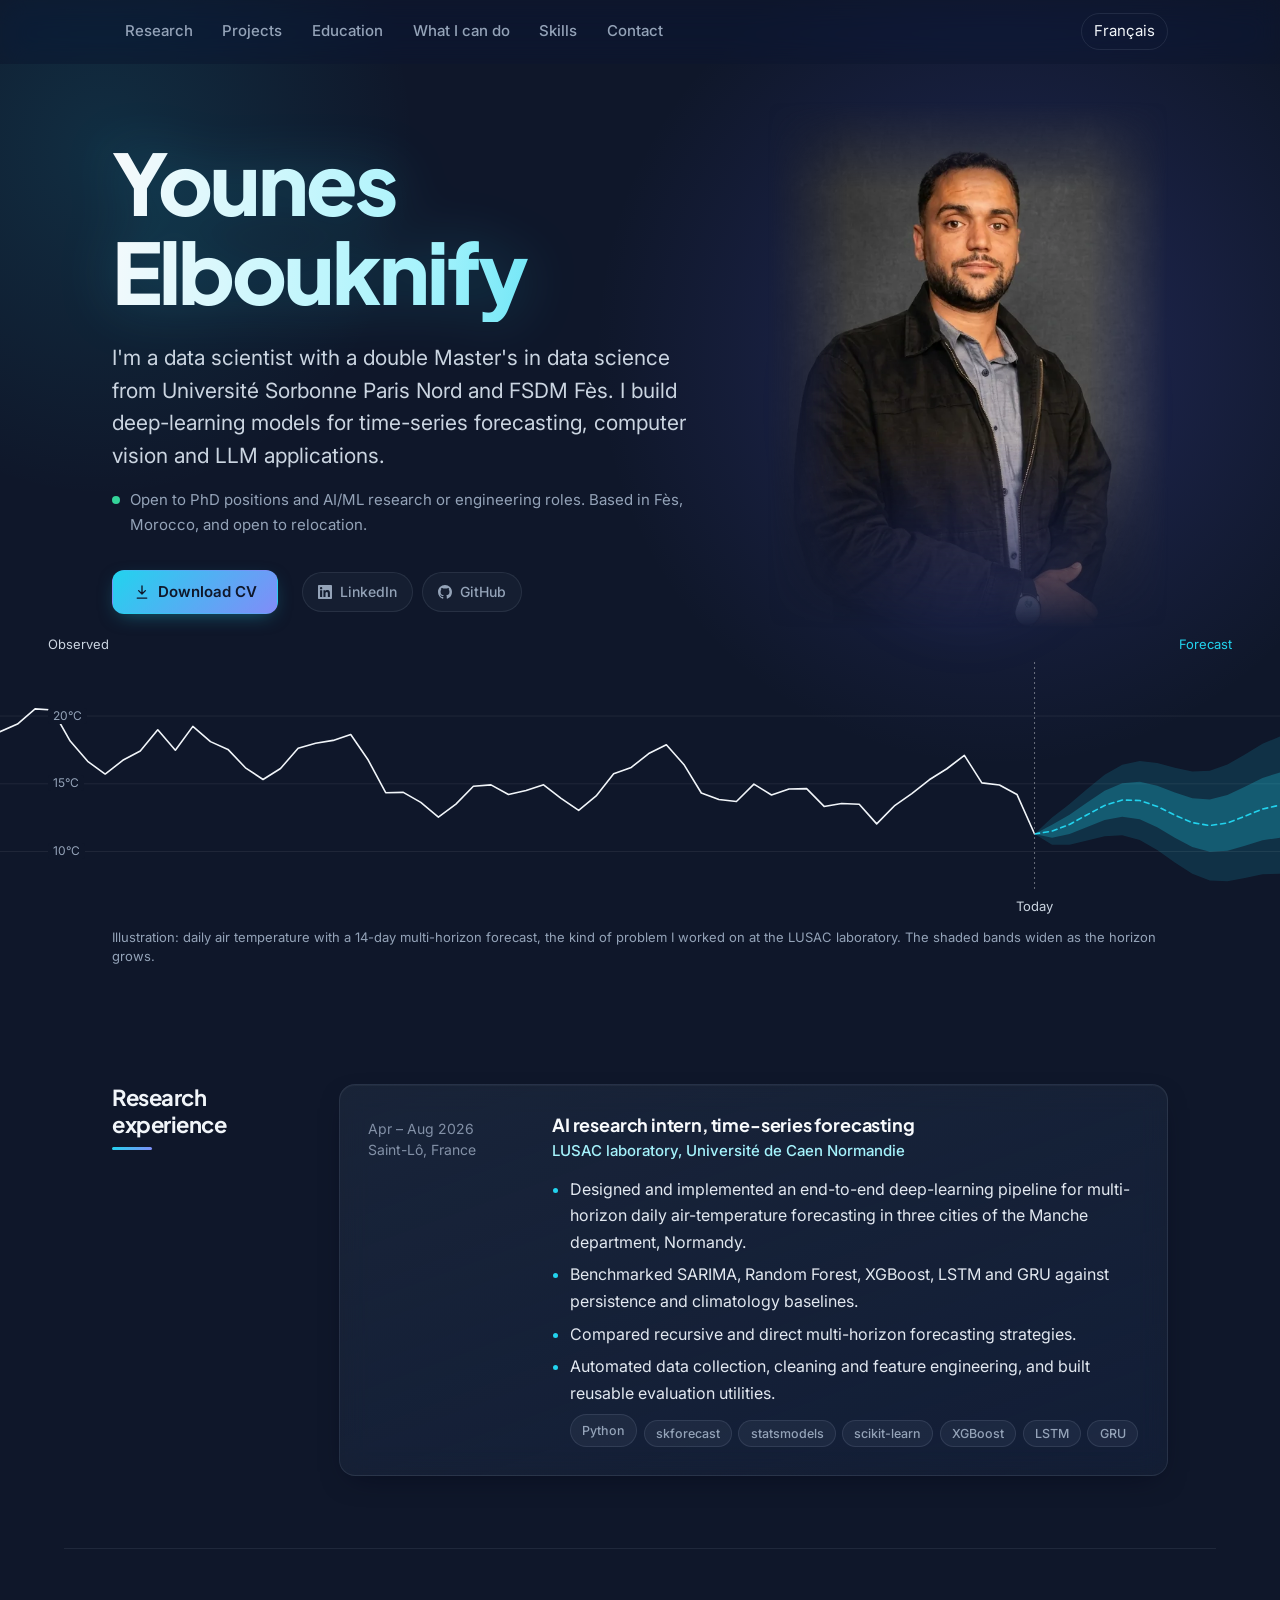
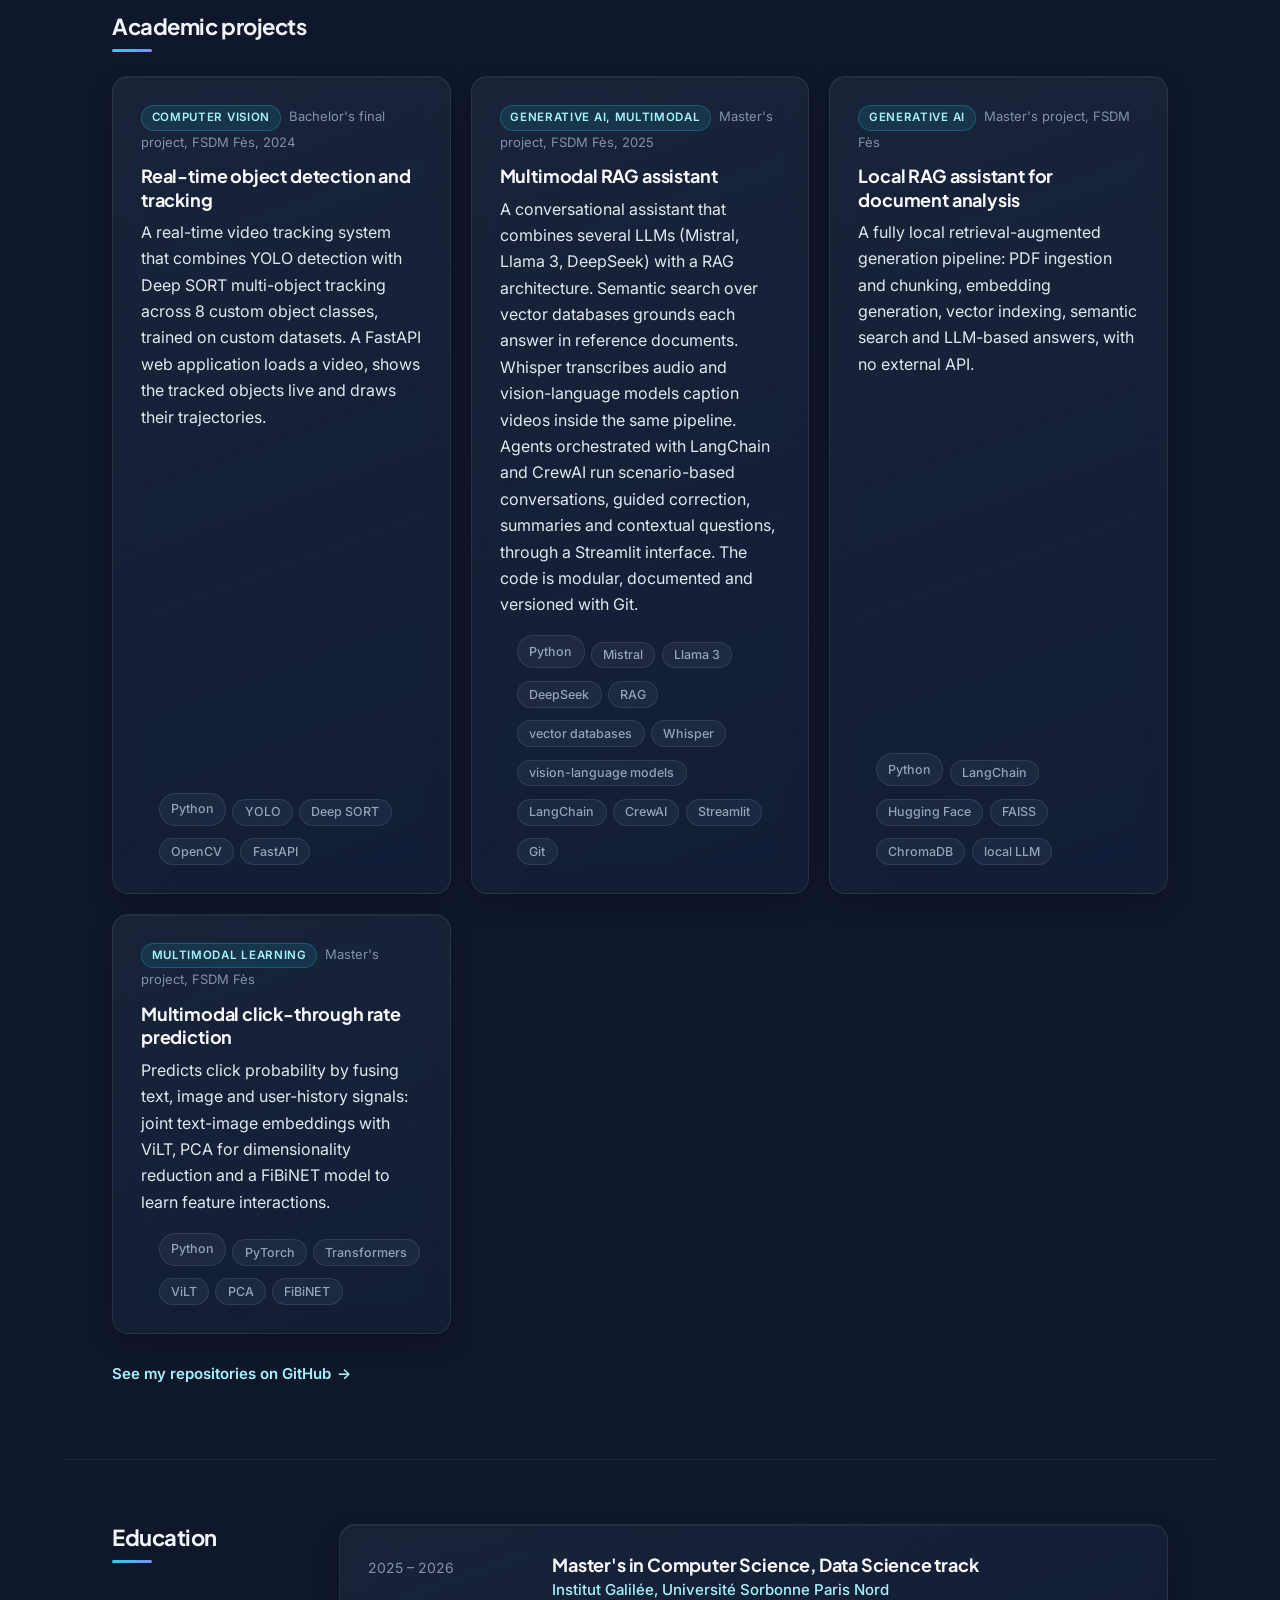
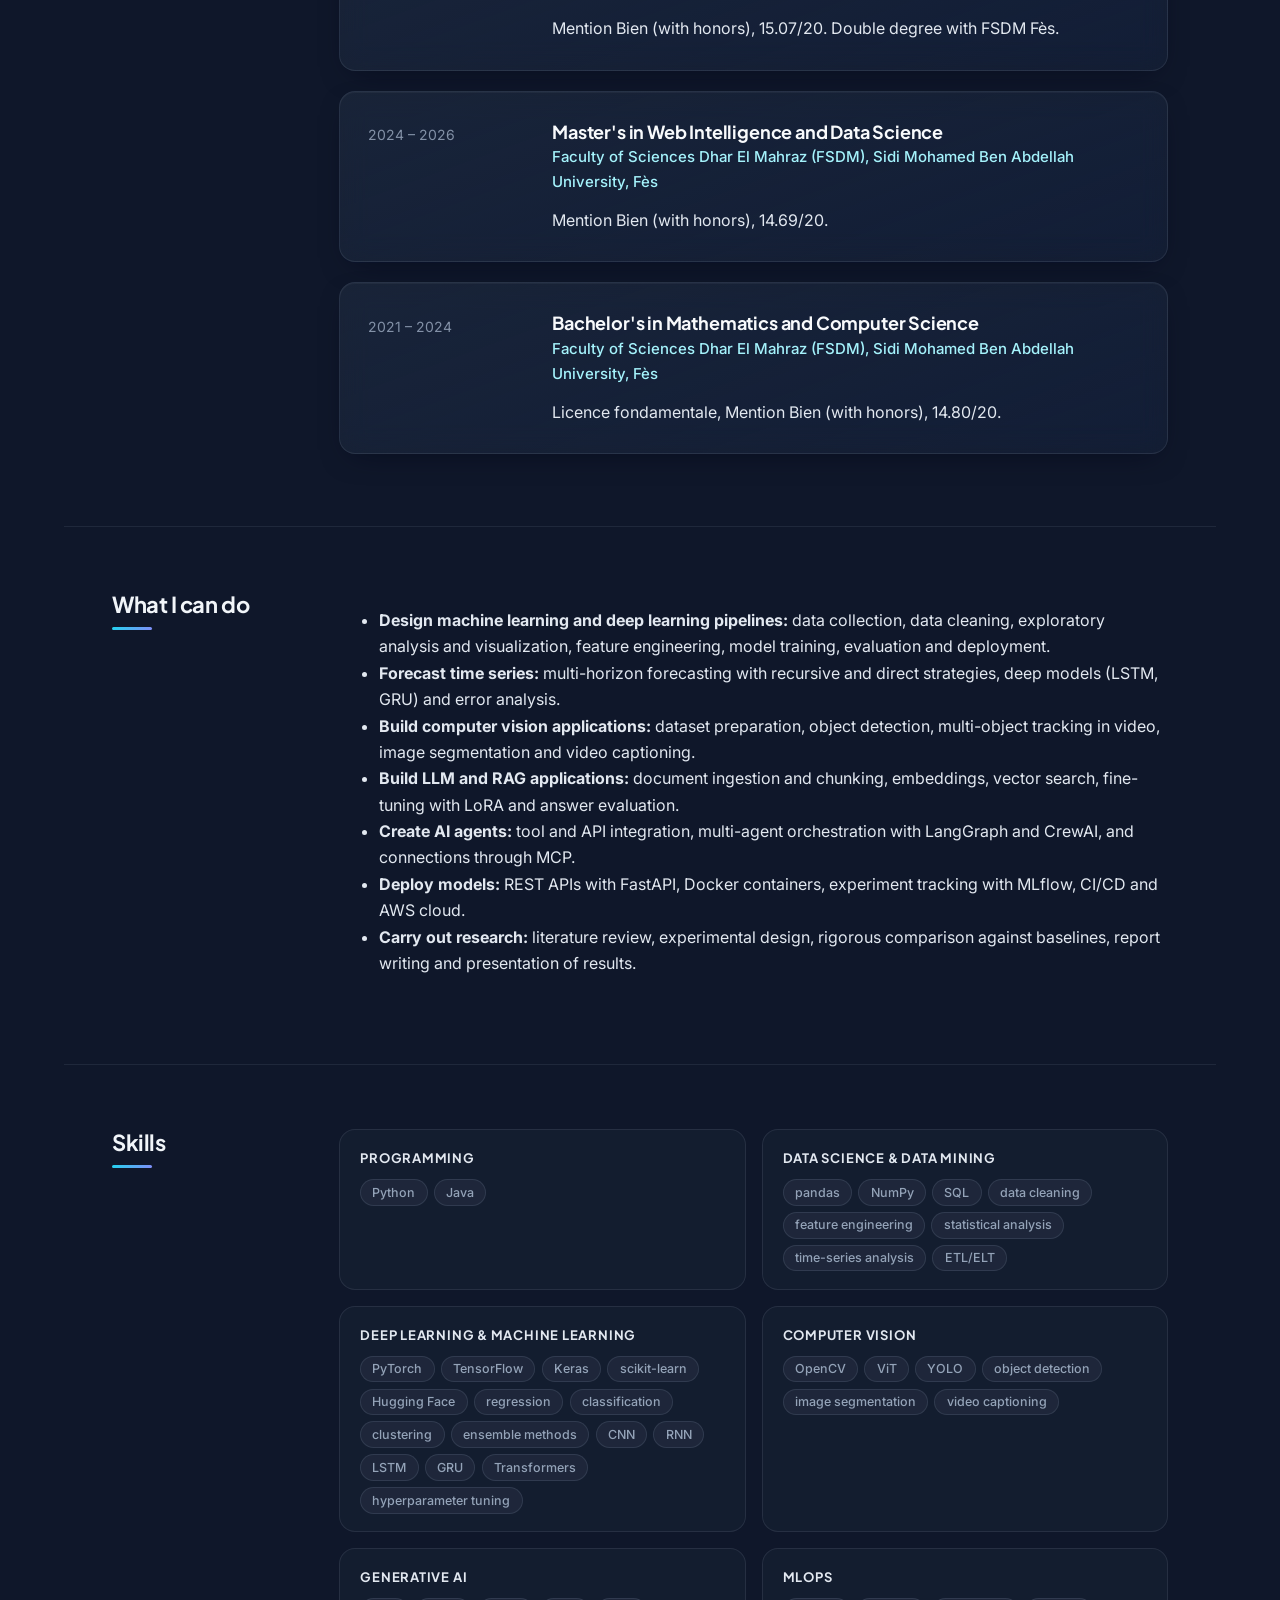
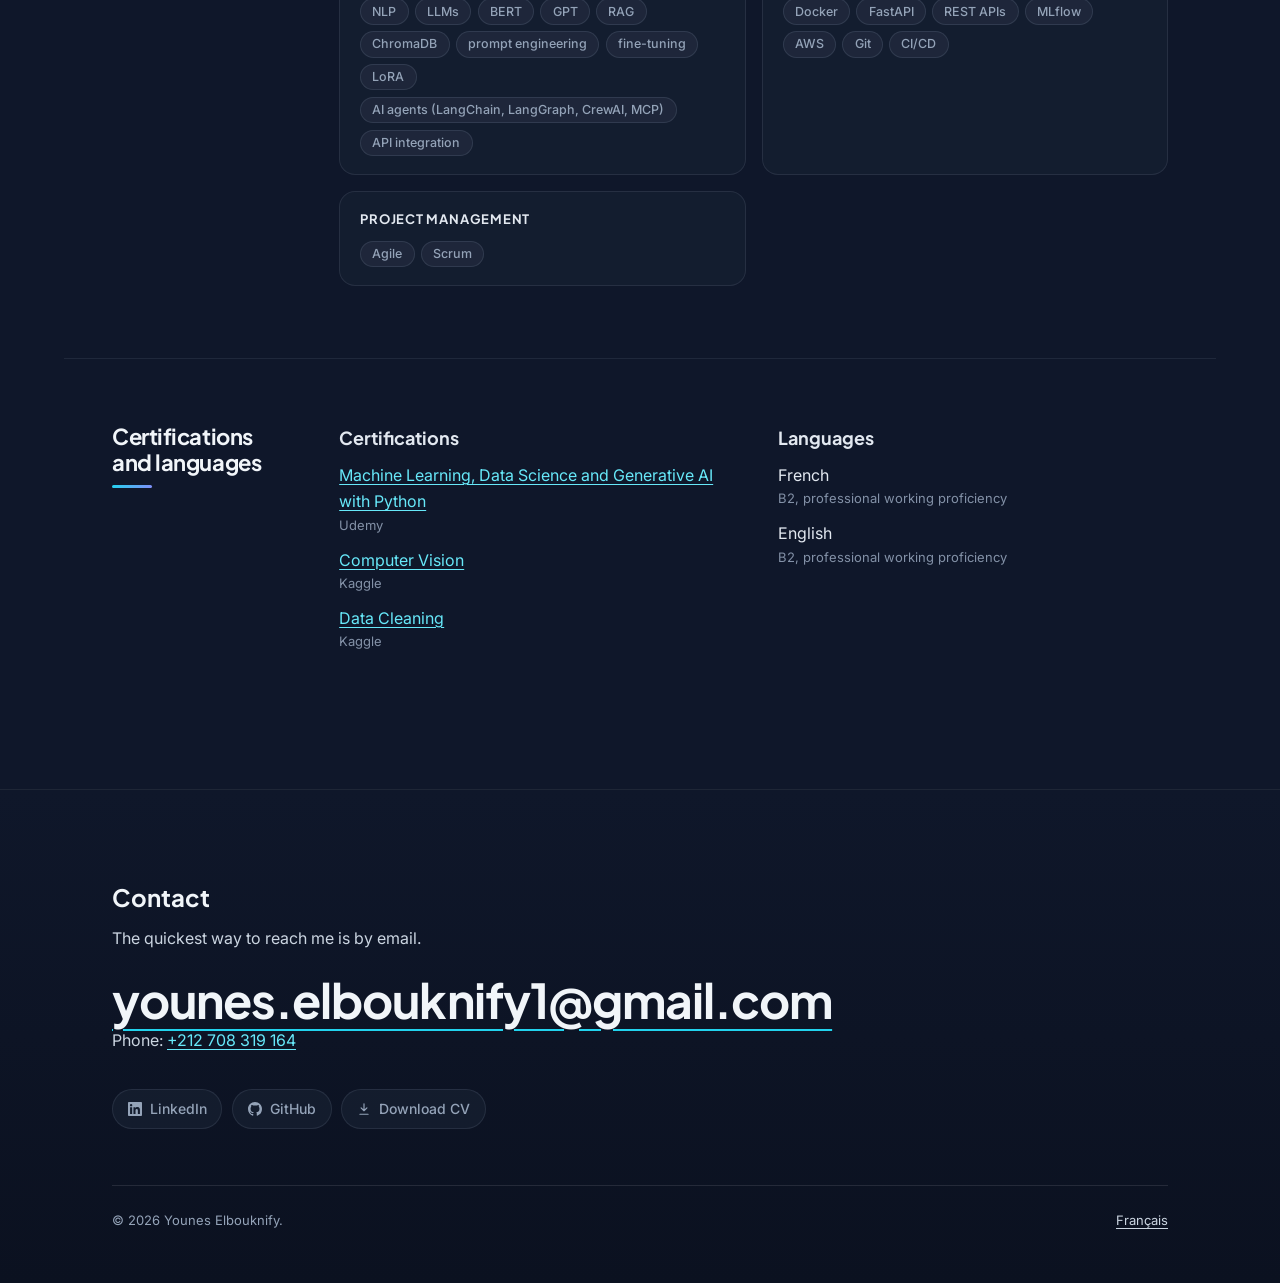
==== commit 95bc8abb: "Mise à jour du site" ====
--- a/index.html
+++ b/index.html
@@ -46,7 +46,7 @@
         <p class="lede">I'm a data scientist with a double Master's in data science from Université Sorbonne Paris Nord and FSDM Fès. I build deep-learning models for time-series forecasting, computer vision and LLM applications.</p>
         <p class="status">Open to PhD positions and AI/ML research or engineering roles. Based in Fès, Morocco, and open to relocation.</p>
         <div class="actions">
-          <a class="btn btn-primary" href="assets/cv/CV_Younes_Elbouknify.pdf" download>Download CV</a>
+          <a class="btn btn-primary" href="assets/cv/CV_Younes_Elbouknify_.pdf" download>Download CV</a>
           <ul class="profiles">
             <li><a href="https://www.linkedin.com/in/younes-elbouknify/" rel="me">LinkedIn</a></li>
             <li><a href="https://github.com/YOUNESELBOUKNIFY" rel="me">GitHub</a></li>
@@ -235,7 +235,7 @@
       <ul>
         <li><a href="https://www.linkedin.com/in/younes-elbouknify/" rel="me">LinkedIn</a></li>
         <li><a href="https://github.com/YOUNESELBOUKNIFY" rel="me">GitHub</a></li>
-        <li><a href="assets/cv/CV_Younes_Elbouknify.pdf" download>Download CV</a></li>
+        <li><a href="assets/cv/CV_Younes_Elbouknify_.pdf" download>Download CV</a></li>
       </ul>
       <p class="fine"><span>© 2026 Younes Elbouknify.</span><a href="fr/" hreflang="fr" lang="fr">Français</a></p>
     </div>
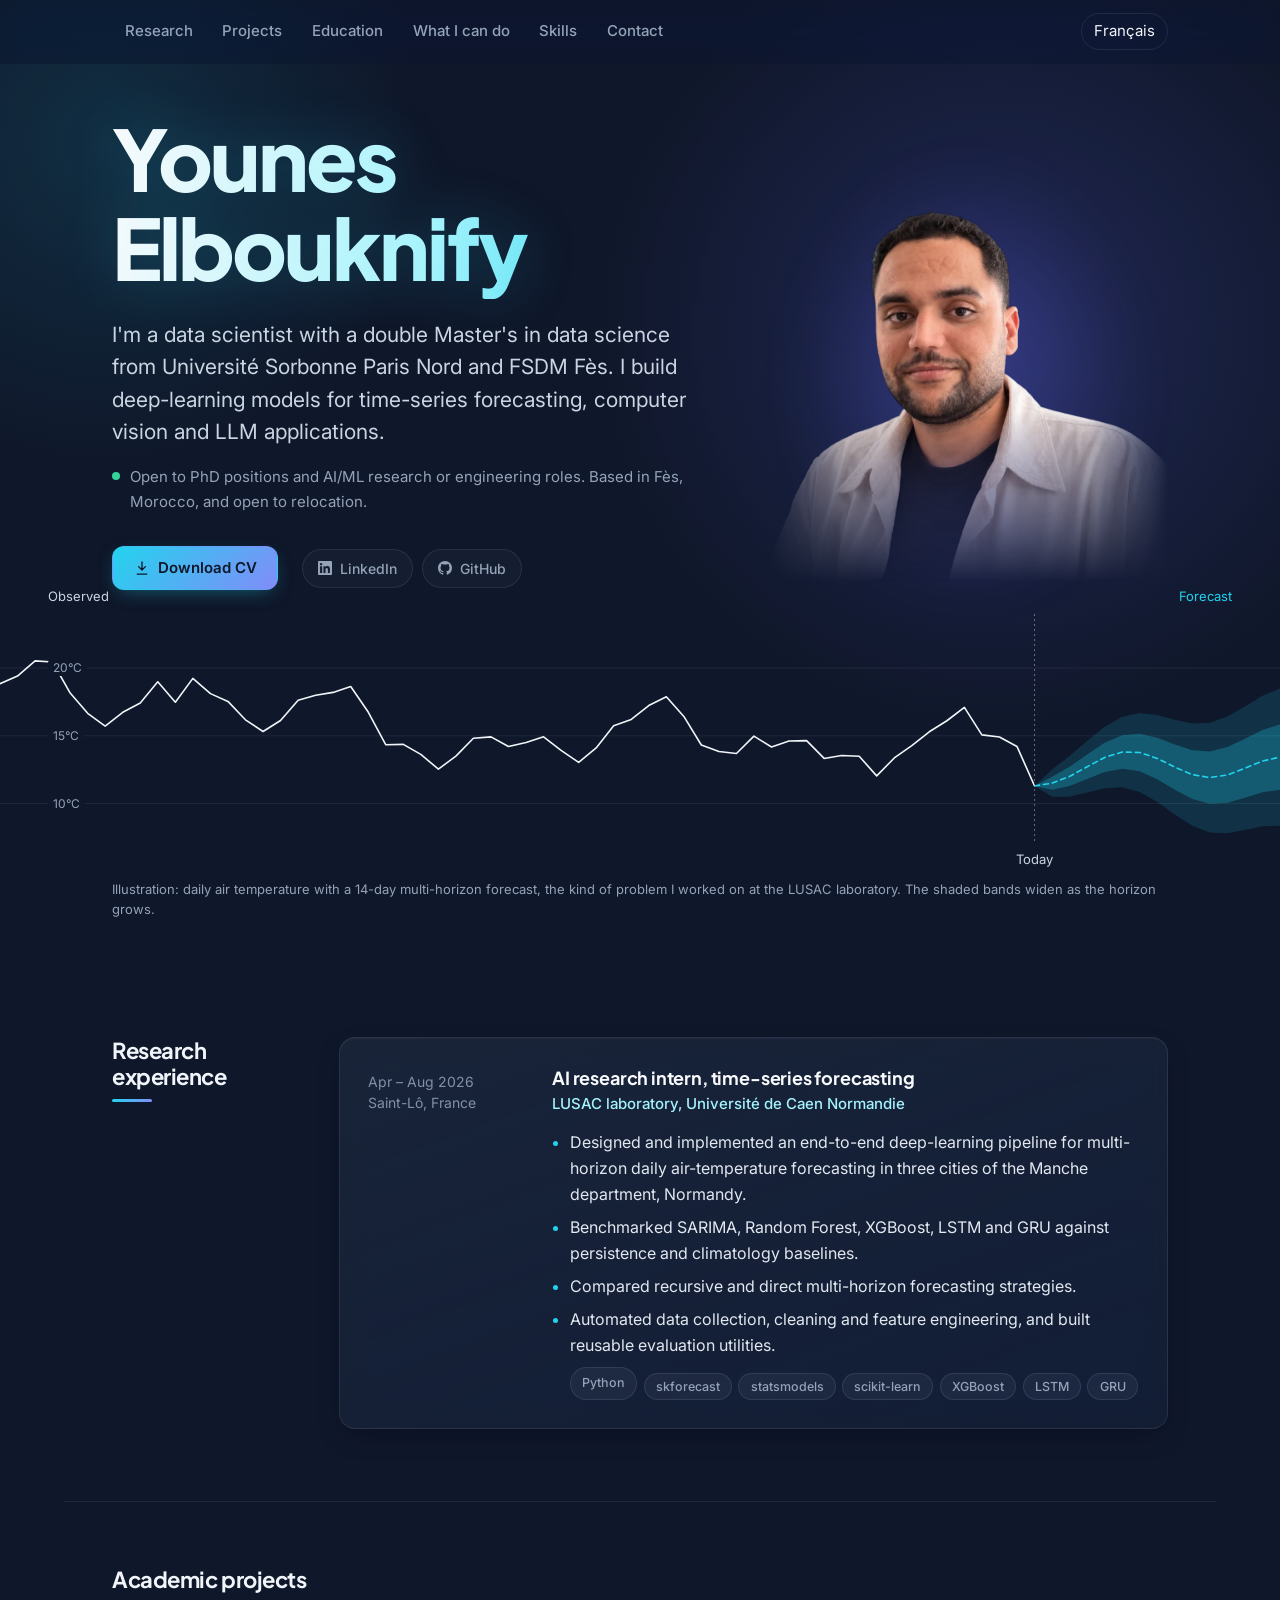
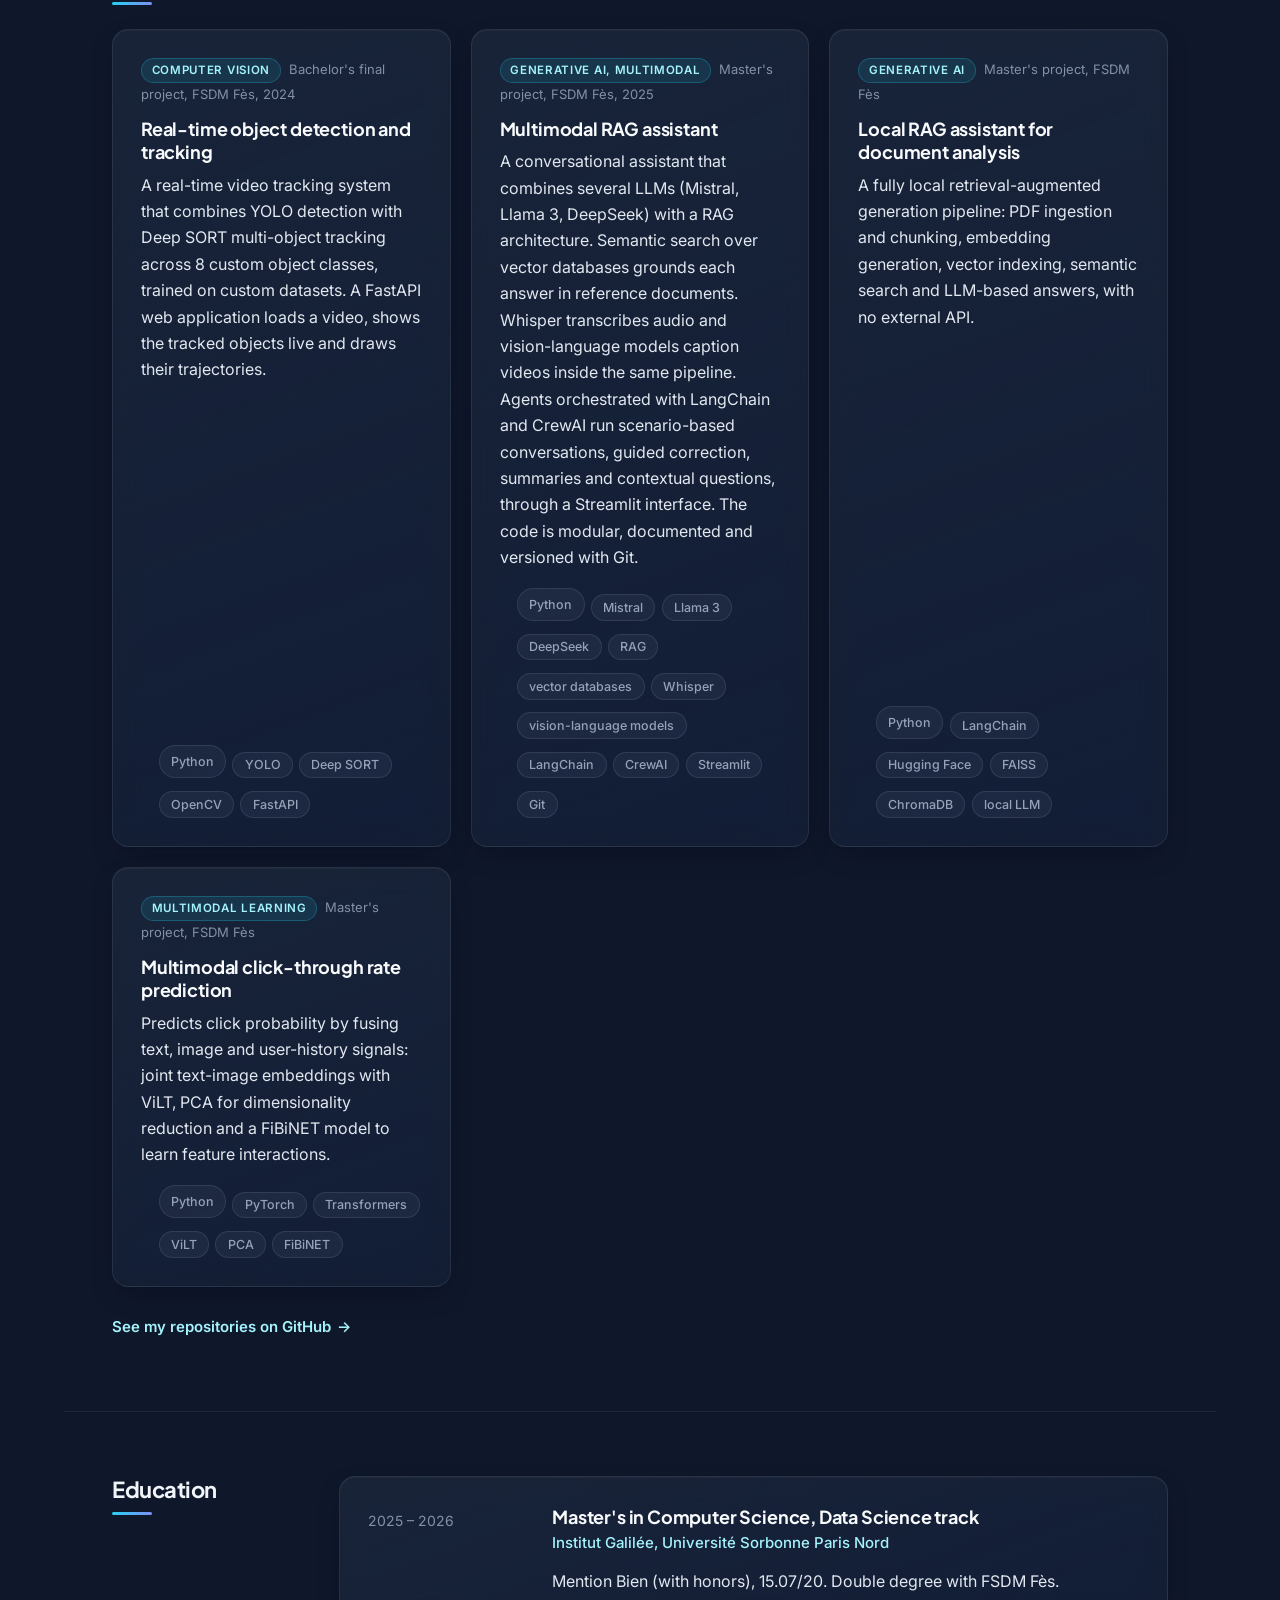
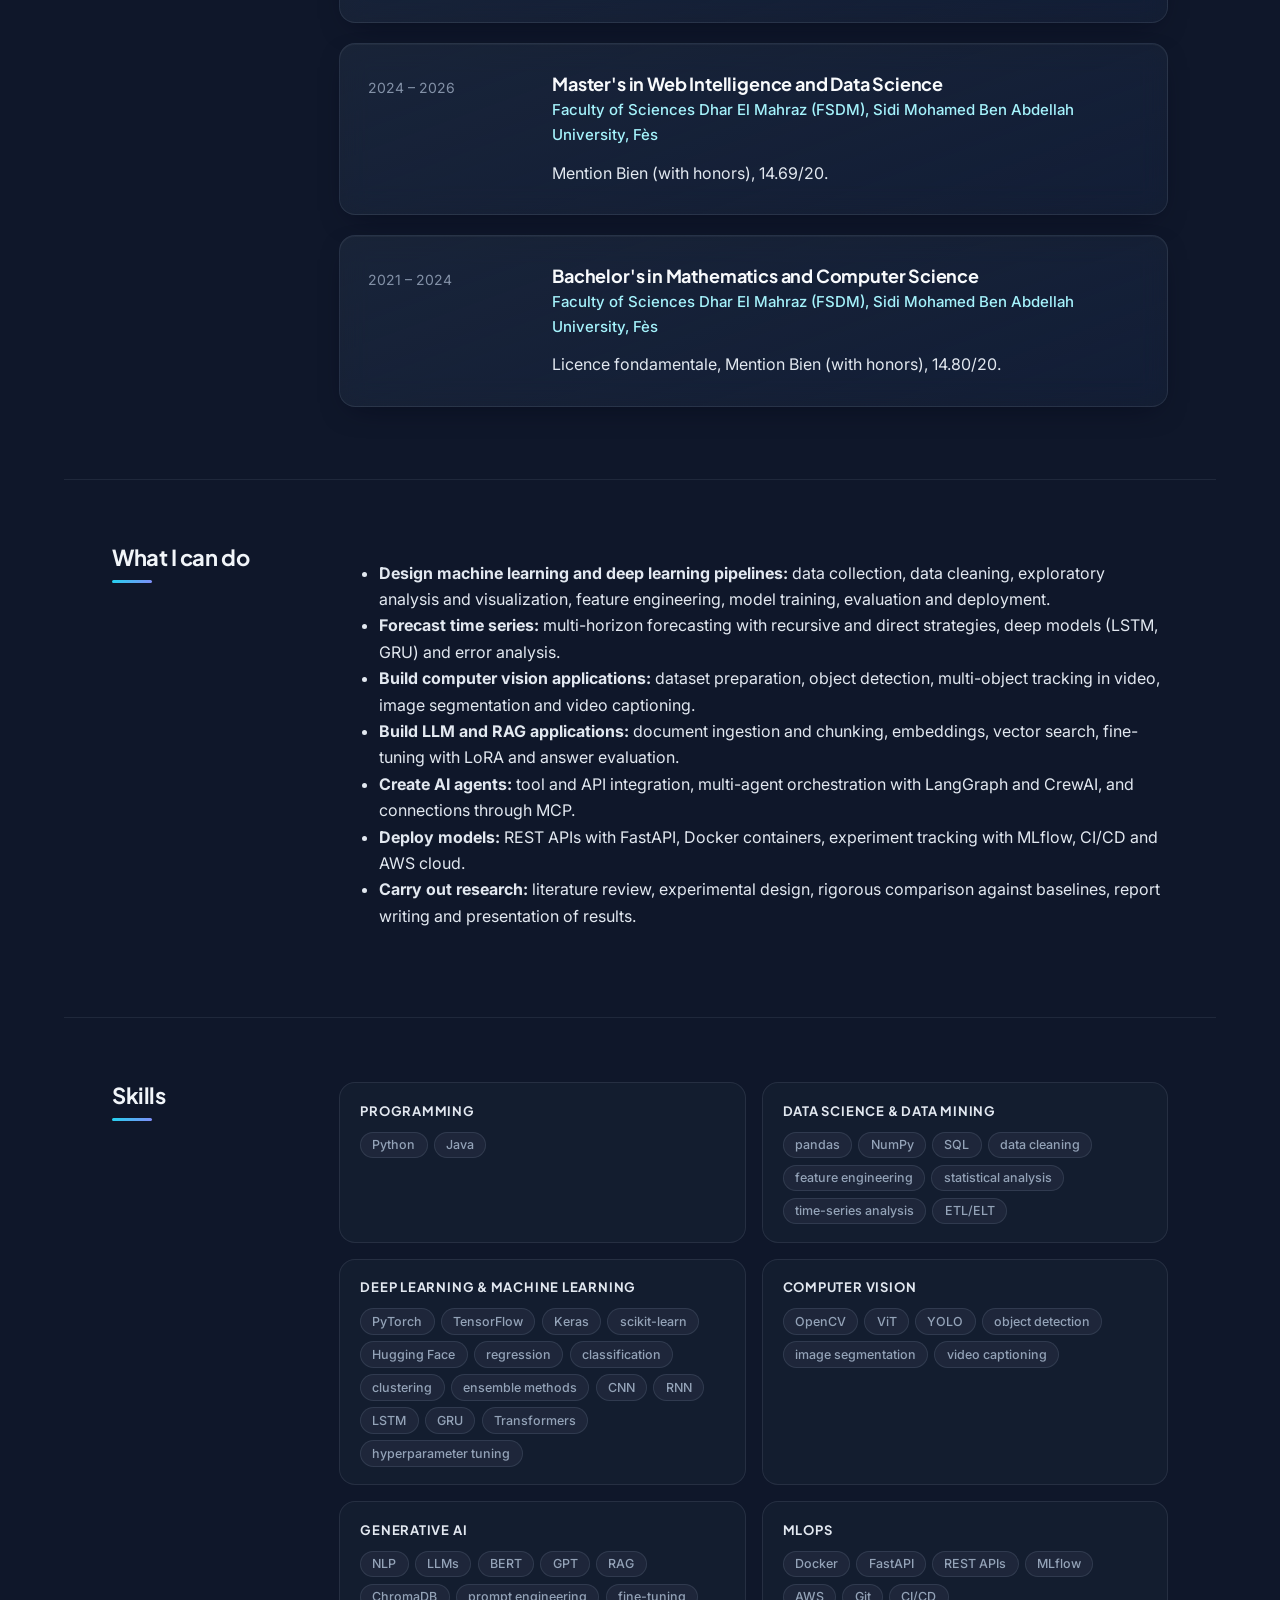
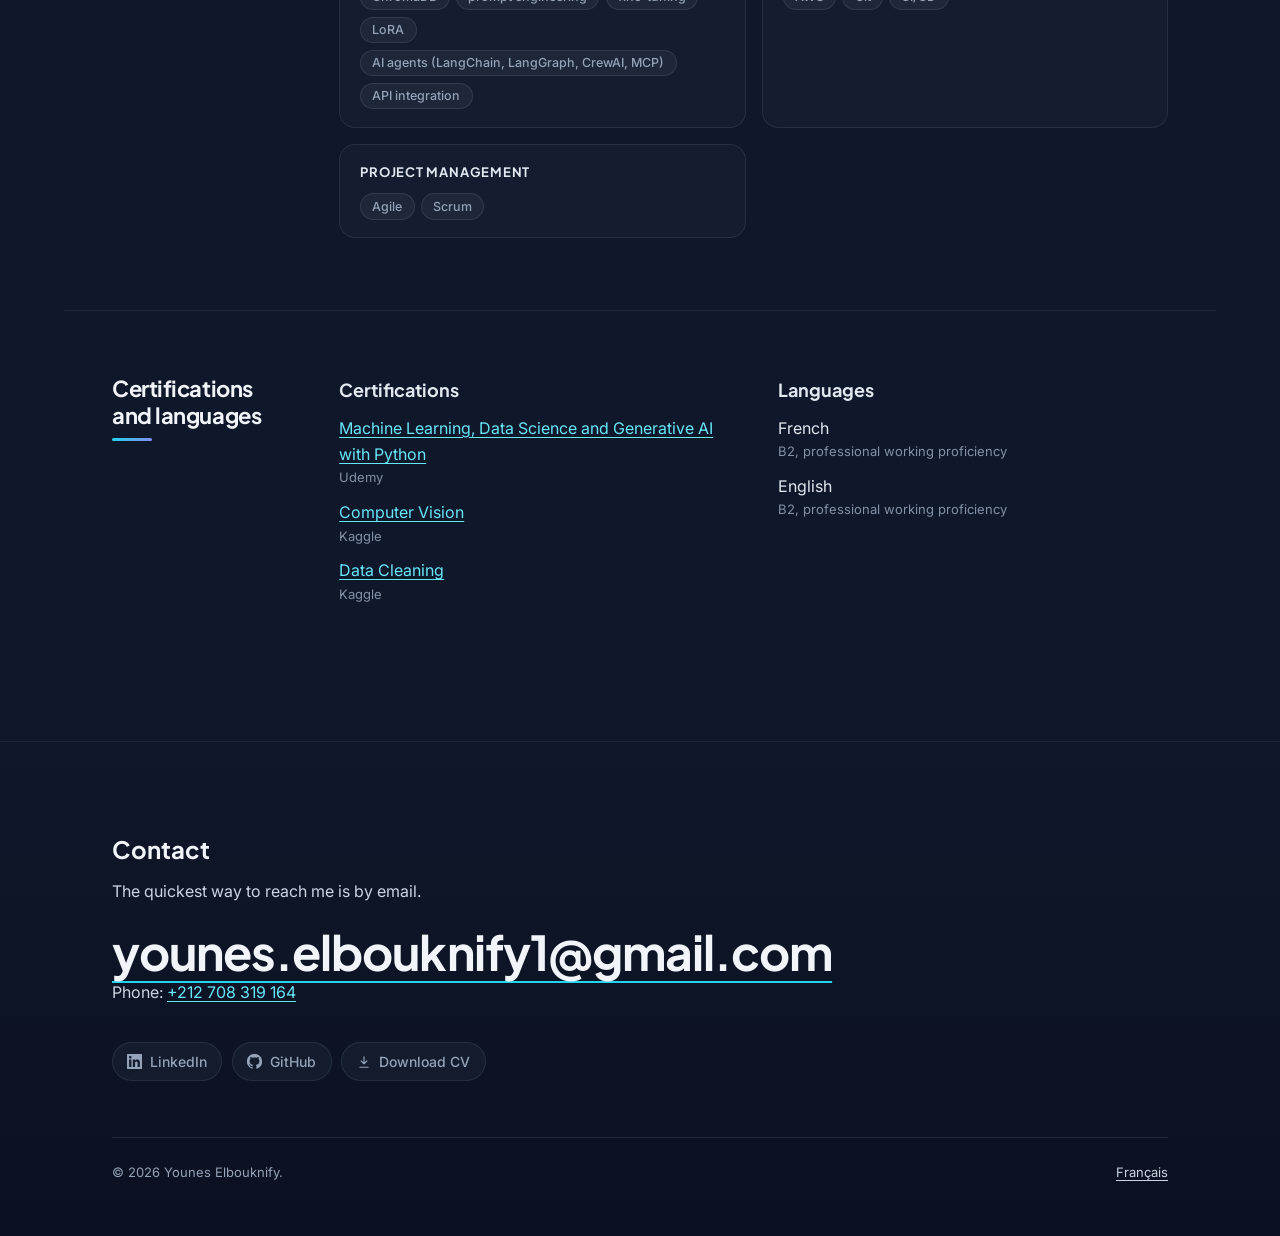
==== commit a72e8d43: "Mise à jour du site" ====
--- a/index.html
+++ b/index.html
@@ -56,7 +56,7 @@
       <figure class="portrait">
         <picture>
           <source srcset="assets/img/portrait.webp" type="image/webp">
-          <img src="assets/img/portrait.jpg" width="660" height="903" alt="Portrait of Younes Elbouknify" fetchpriority="high">
+          <img src="assets/img/portrait.jpg" width="960" height="1200" alt="Portrait of Younes Elbouknify" fetchpriority="high">
         </picture>
       </figure>
     </div>
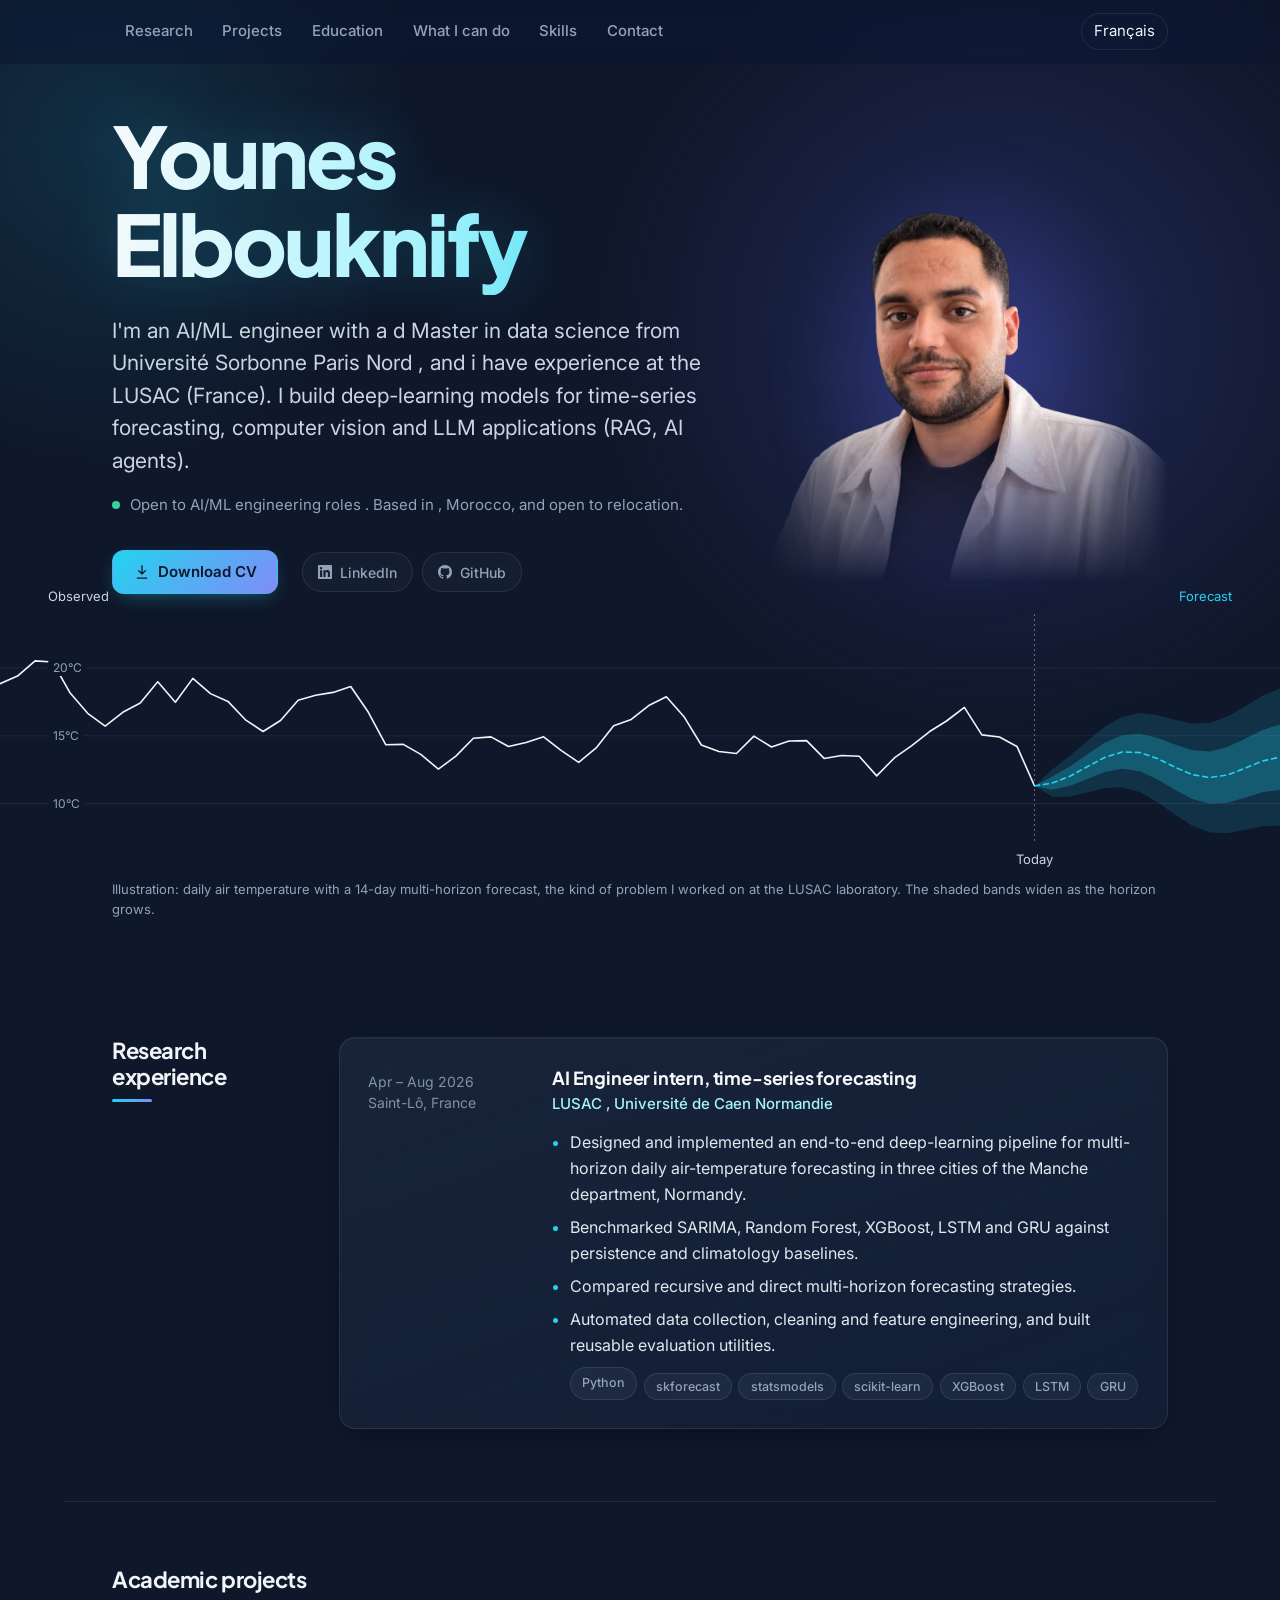
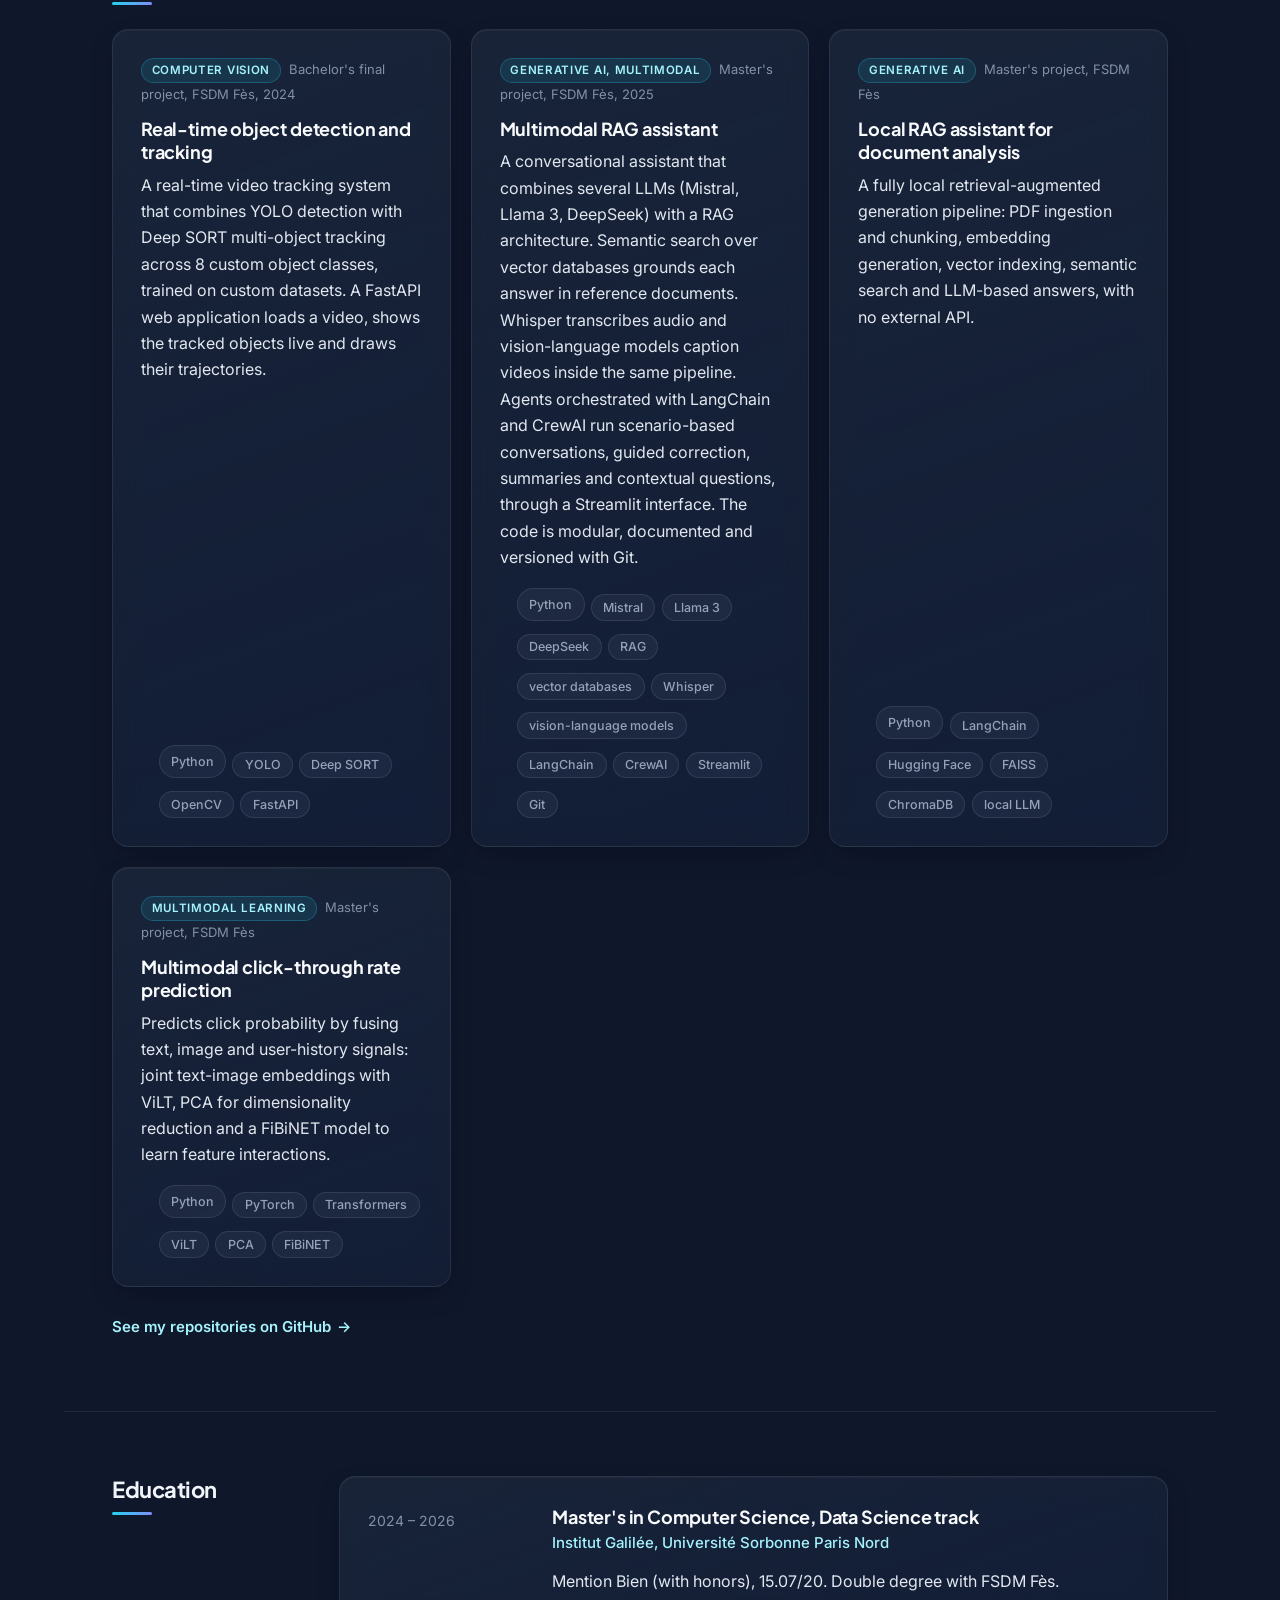
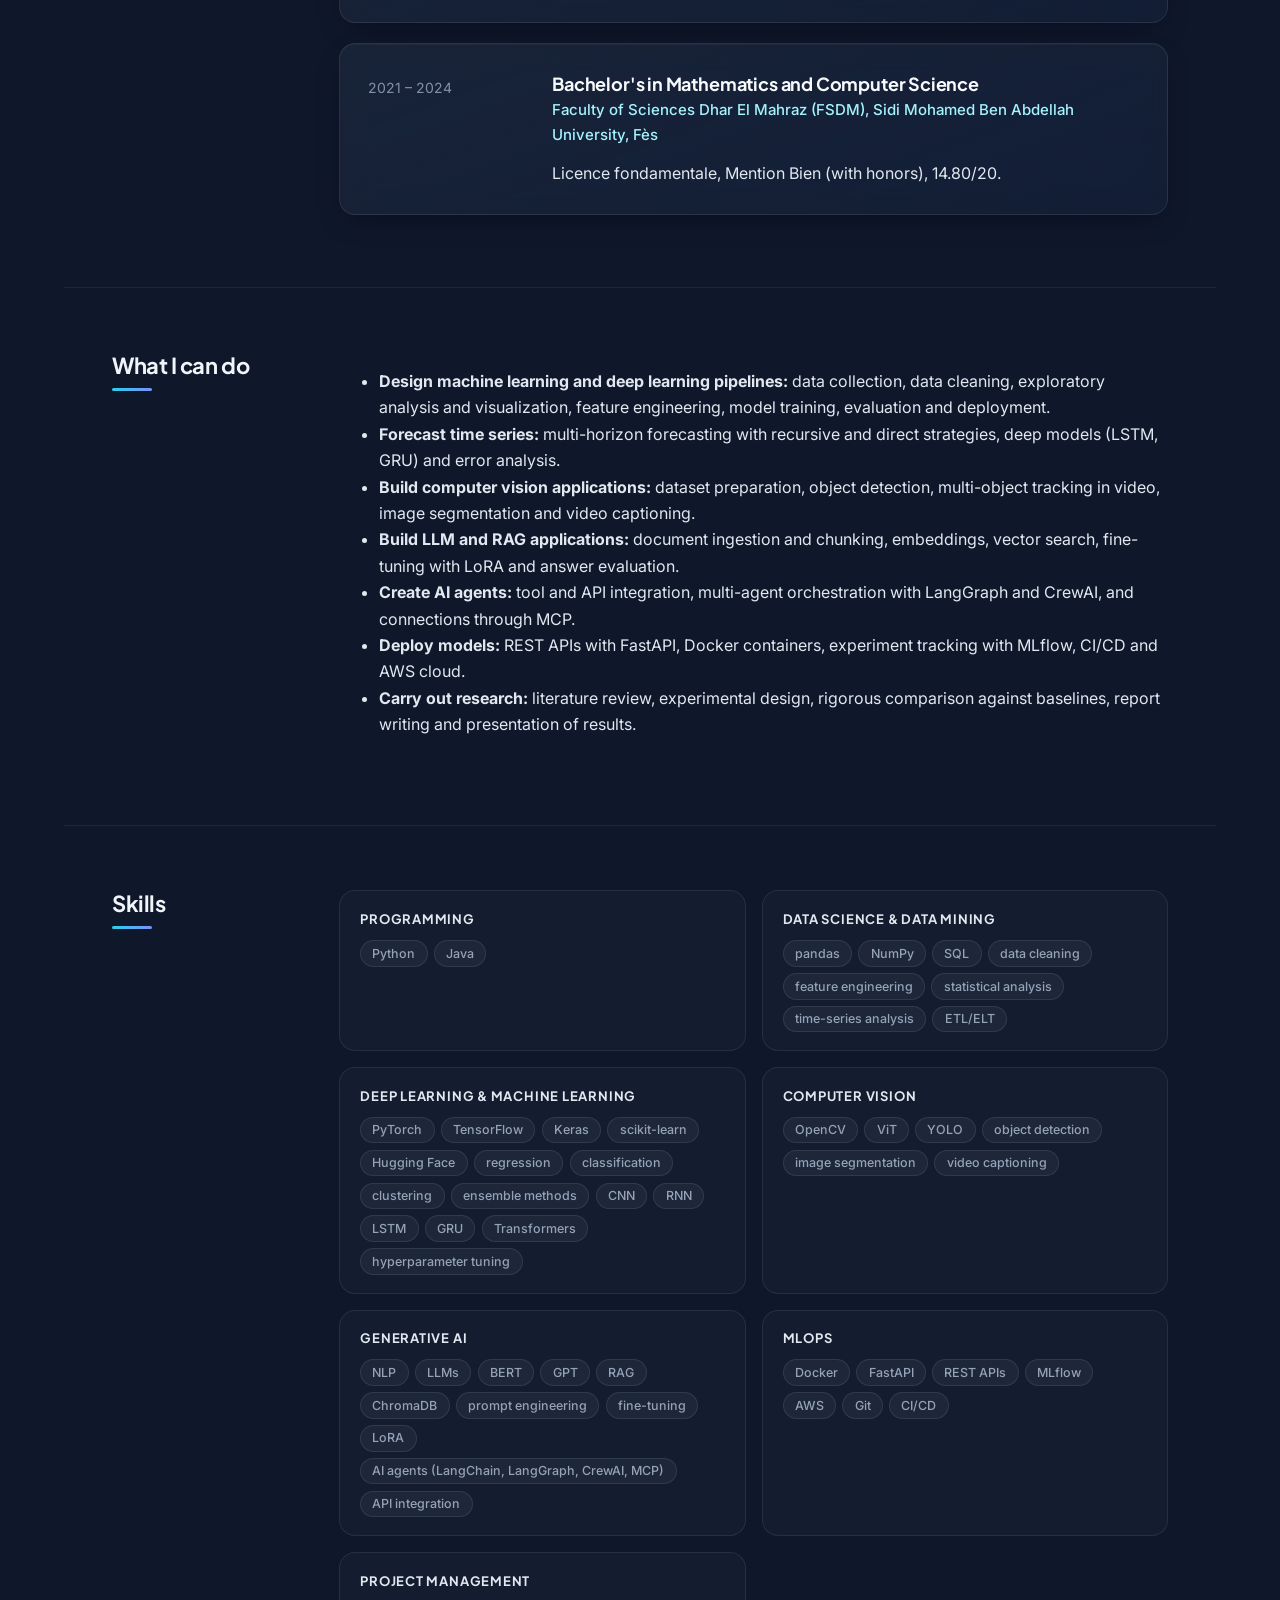
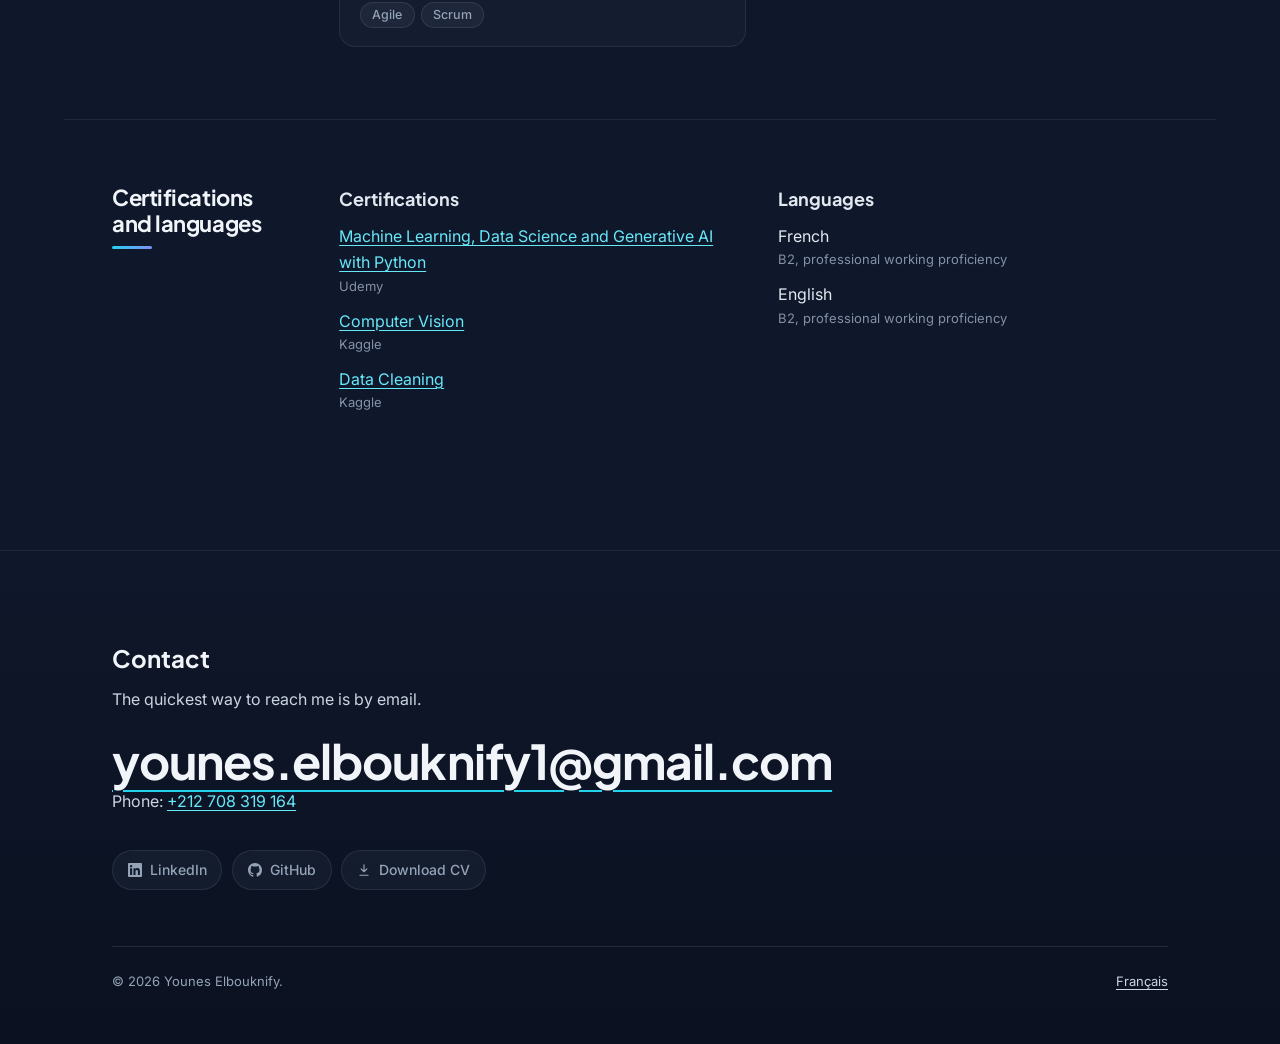
==== commit 98bfae62: "Mise à jour du site" ====
--- a/index.html
+++ b/index.html
@@ -43,8 +43,8 @@
     <div class="hero-grid wrap">
       <div class="hero-text">
         <h1>Younes Elbouknify</h1>
-        <p class="lede">I'm a data scientist with a double Master's in data science from Université Sorbonne Paris Nord and FSDM Fès. I build deep-learning models for time-series forecasting, computer vision and LLM applications.</p>
-        <p class="status">Open to PhD positions and AI/ML research or engineering roles. Based in Fès, Morocco, and open to relocation.</p>
+        <p class="lede">I'm an AI/ML engineer with a d Master in data science from Université Sorbonne Paris Nord , and i have experience at the LUSAC  (France). I build deep-learning models for time-series forecasting, computer vision and LLM applications (RAG, AI agents).</p>
+        <p class="status">Open to AI/ML engineering roles . Based in , Morocco, and open to relocation.</p>
         <div class="actions">
           <a class="btn btn-primary" href="assets/cv/CV_Younes_Elbouknify_.pdf" download>Download CV</a>
           <ul class="profiles">
@@ -95,8 +95,8 @@
         <article class="entry">
           <p class="meta"><span>Apr – Aug 2026</span><span>Saint-Lô, France</span></p>
           <div>
-            <h3>AI research intern, time-series forecasting</h3>
-            <p class="org">LUSAC laboratory, Université de Caen Normandie</p>
+            <h3>AI Engineer intern, time-series forecasting</h3>
+            <p class="org">LUSAC , Université de Caen Normandie</p>
             <ul>
               <li>Designed and implemented an end-to-end deep-learning pipeline for multi-horizon daily air-temperature forecasting in three cities of the Manche department, Normandy.</li>
               <li>Benchmarked SARIMA, Random Forest, XGBoost, LSTM and GRU against persistence and climatology baselines.</li>
@@ -152,19 +152,11 @@
       <h2 id="h-education">Education</h2>
       <div>
         <article class="entry">
-          <p class="meta"><span>2025 – 2026</span></p>
+          <p class="meta"><span>2024 – 2026</span></p>
           <div>
             <h3>Master's in Computer Science, Data Science track</h3>
             <p class="org">Institut Galilée, Université Sorbonne Paris Nord</p>
             <p>Mention Bien (with honors), 15.07/20. Double degree with FSDM Fès.</p>
-          </div>
-        </article>
-        <article class="entry">
-          <p class="meta"><span>2024 – 2026</span></p>
-          <div>
-            <h3>Master's in Web Intelligence and Data Science</h3>
-            <p class="org">Faculty of Sciences Dhar El Mahraz (FSDM), Sidi Mohamed Ben Abdellah University, Fès</p>
-            <p>Mention Bien (with honors), 14.69/20.</p>
           </div>
         </article>
         <article class="entry">
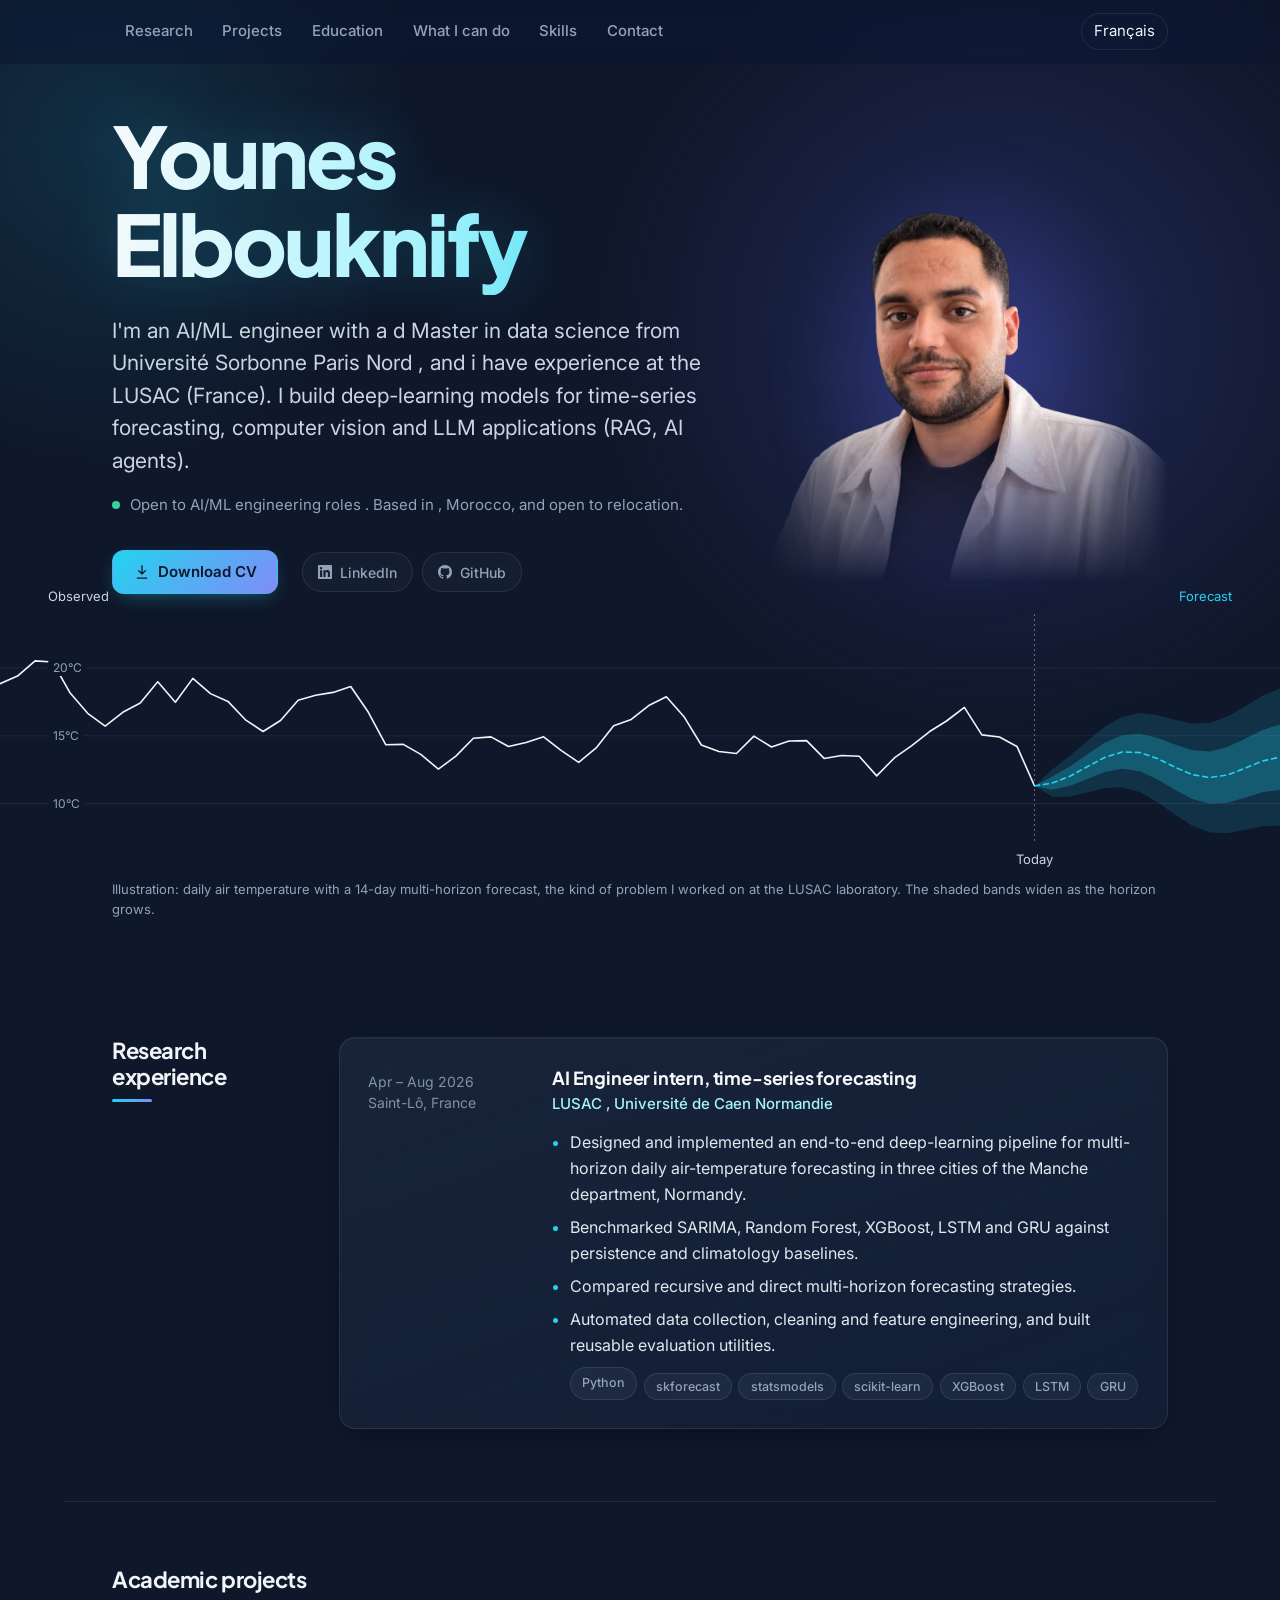
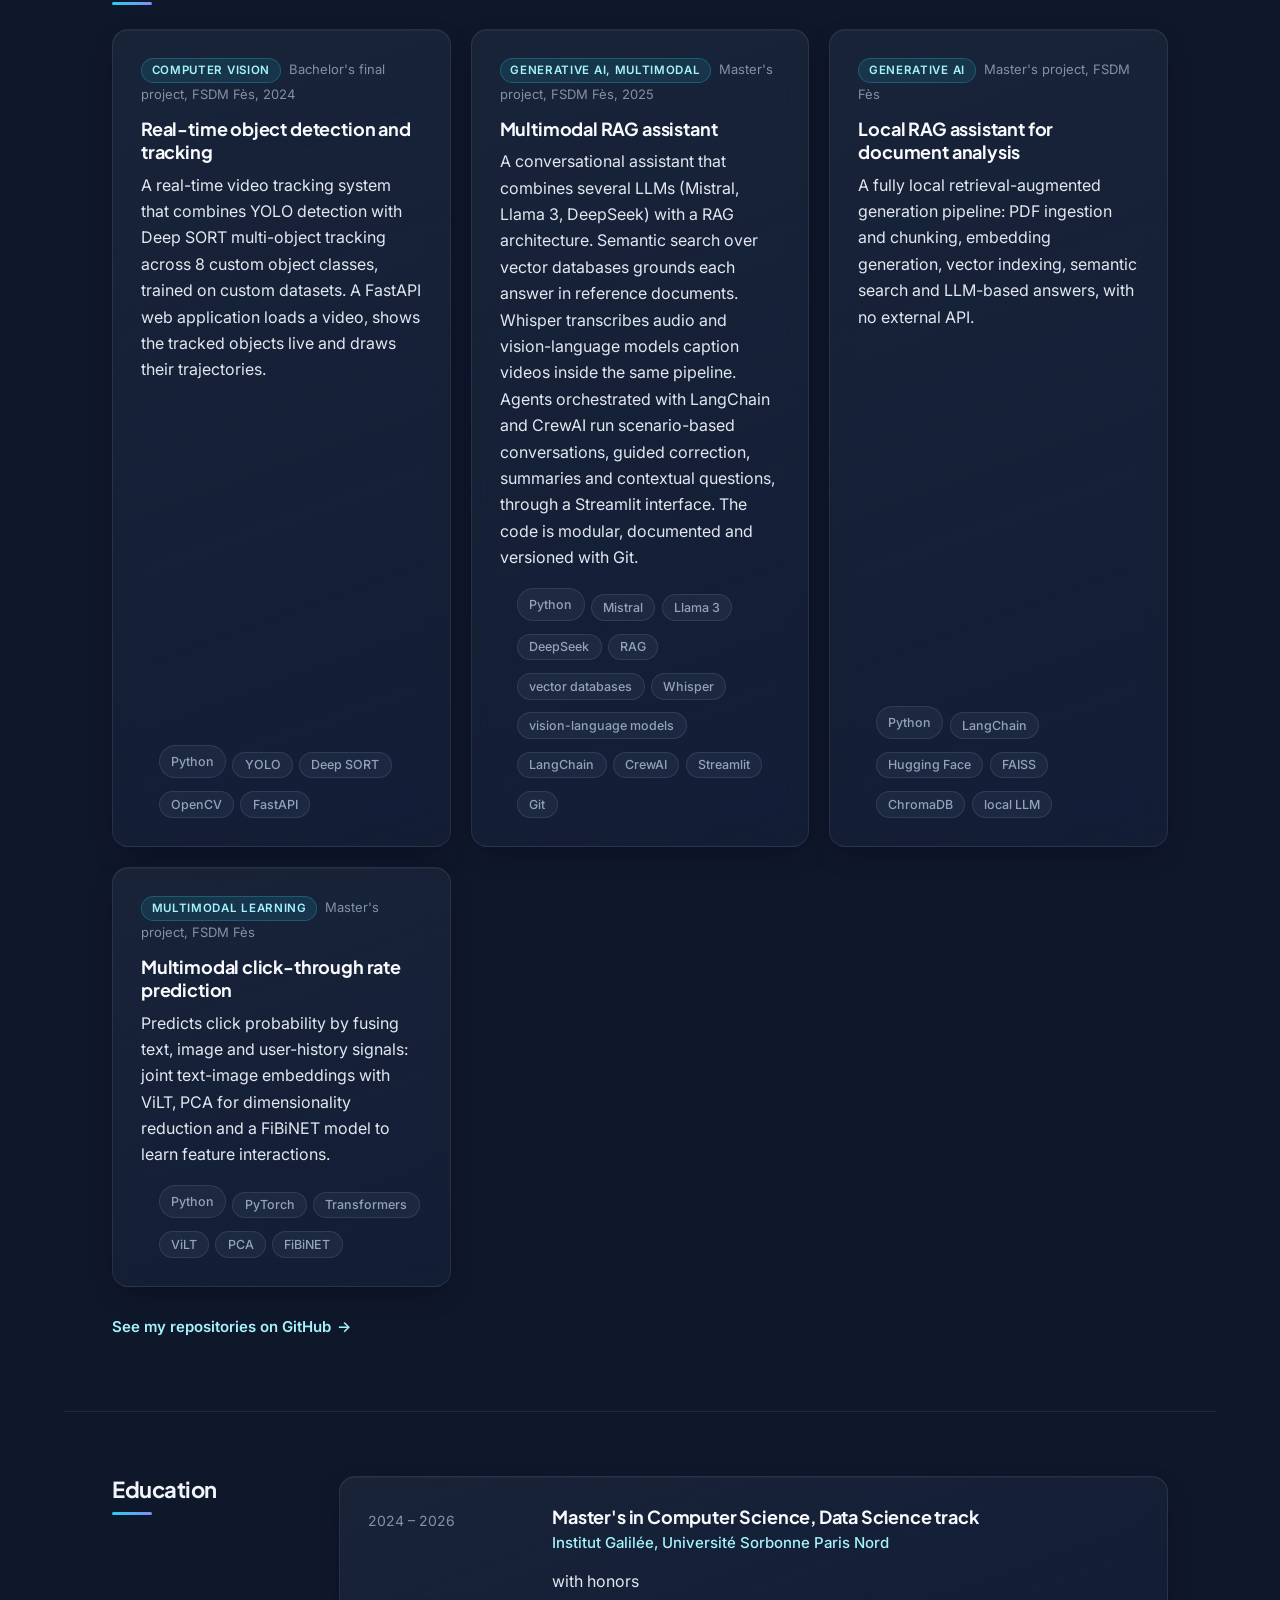
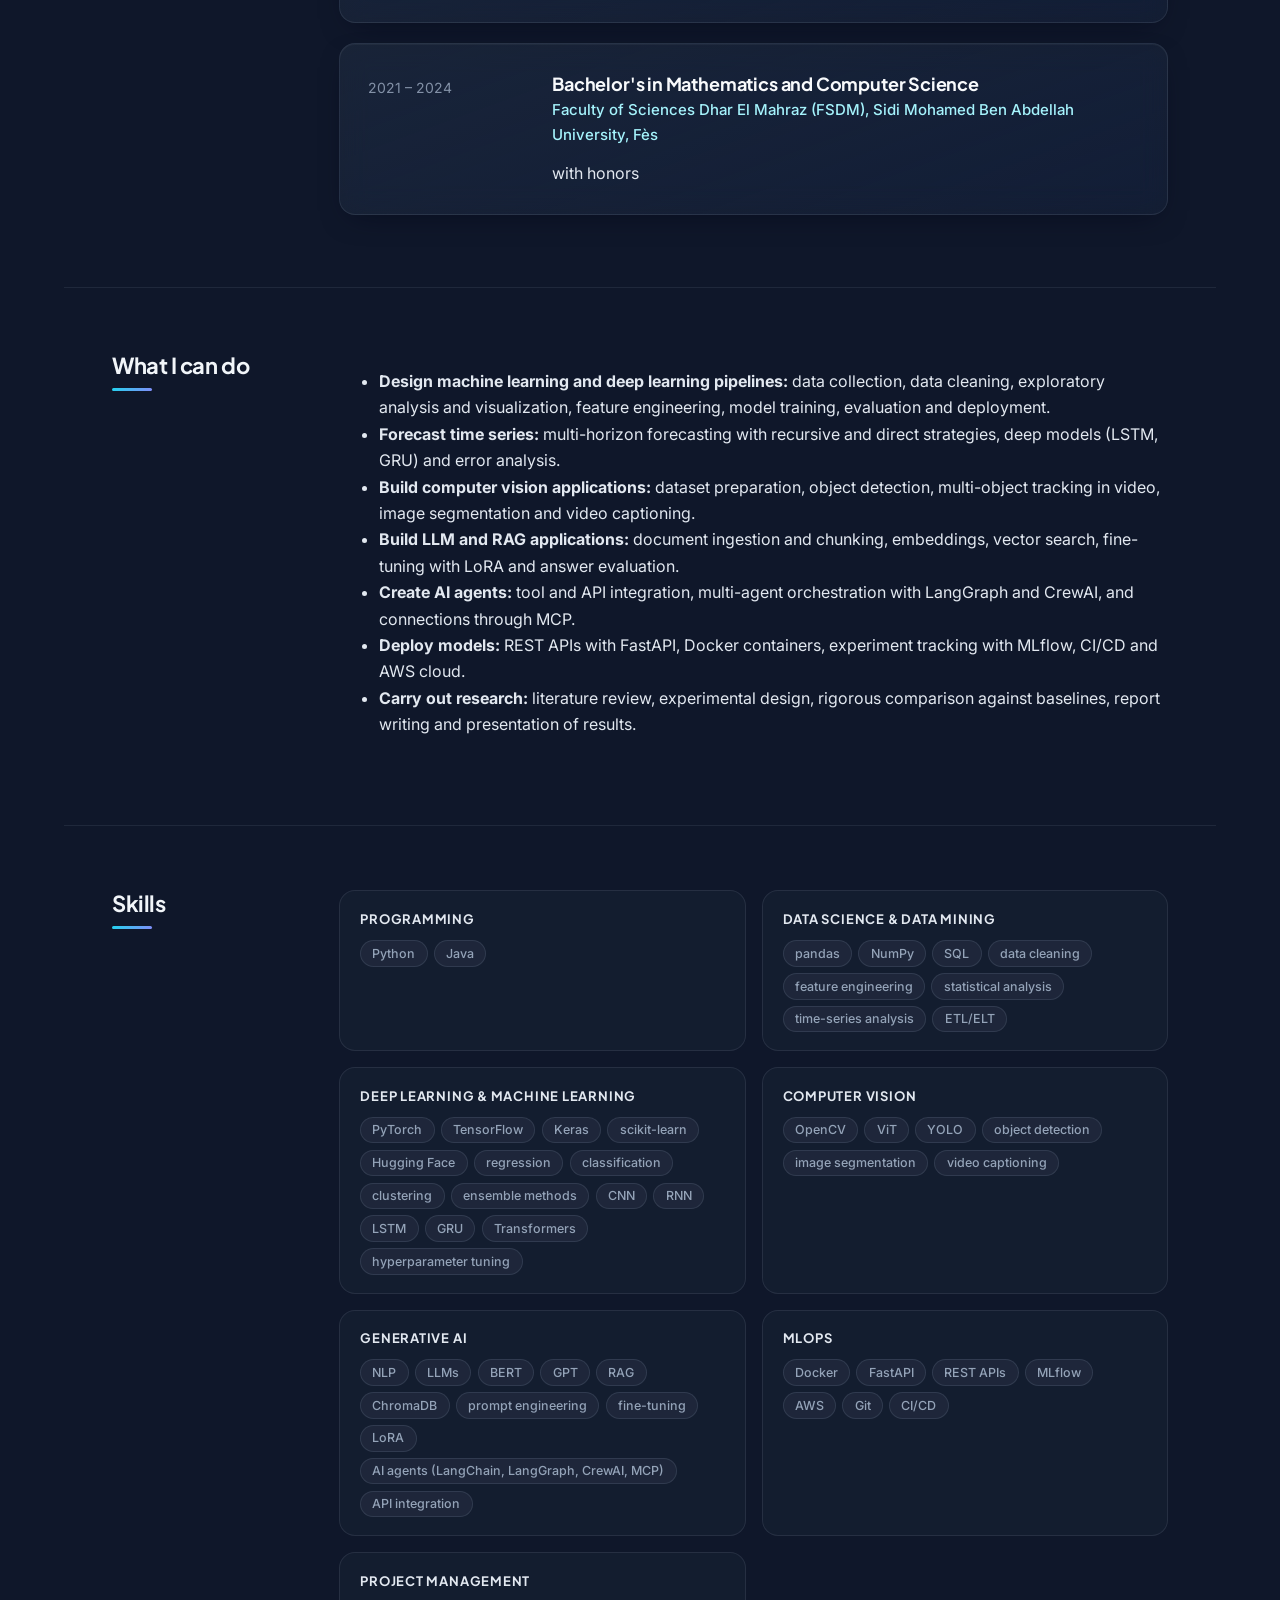
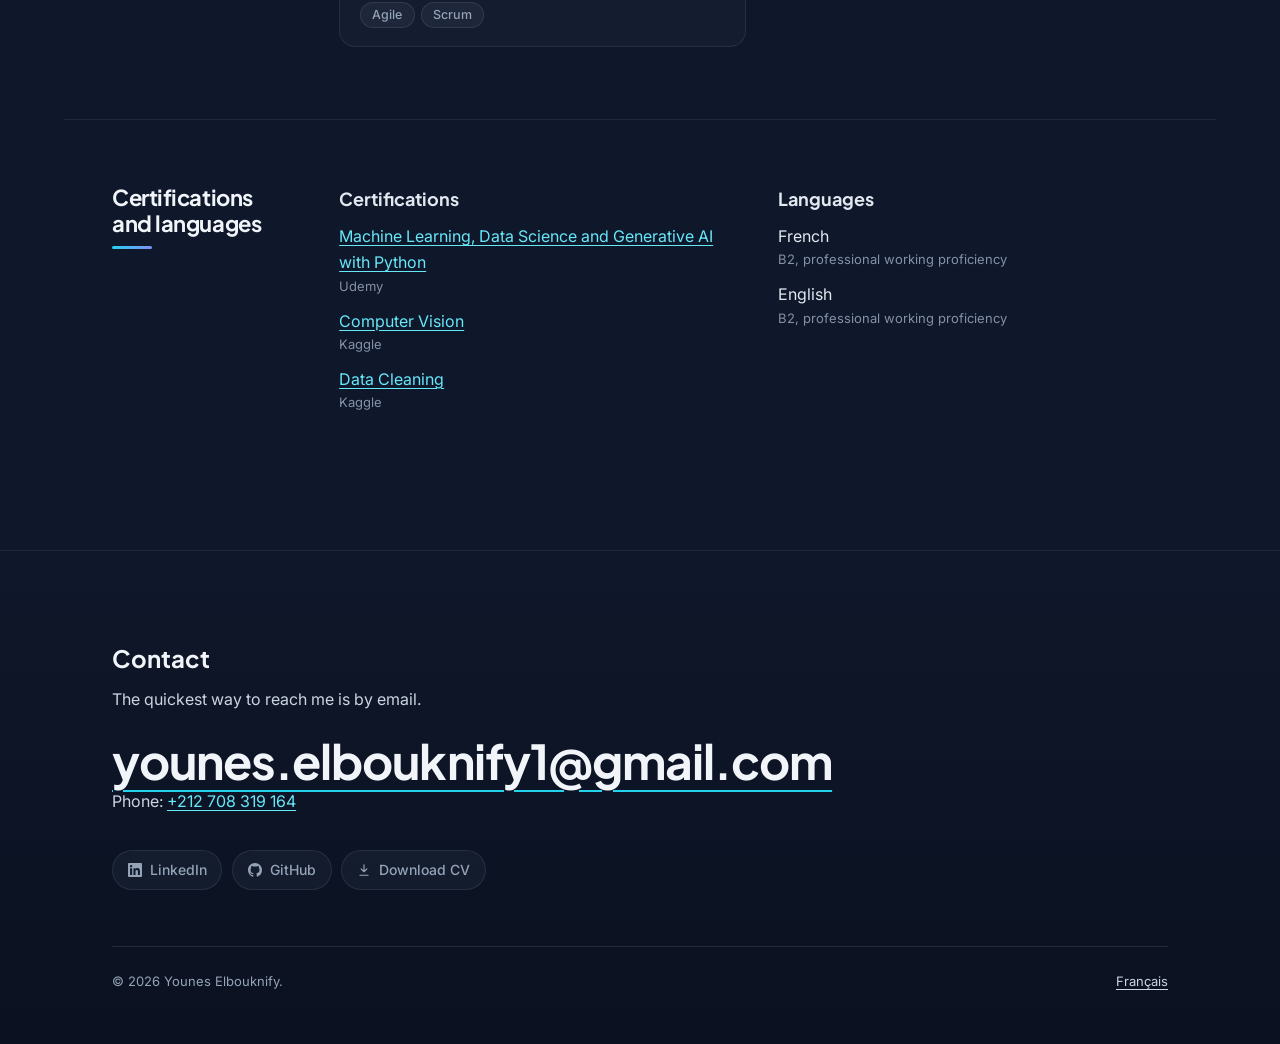
==== commit efb15267: "Mise à jour du site" ====
--- a/index.html
+++ b/index.html
@@ -156,7 +156,7 @@
           <div>
             <h3>Master's in Computer Science, Data Science track</h3>
             <p class="org">Institut Galilée, Université Sorbonne Paris Nord</p>
-            <p>Mention Bien (with honors), 15.07/20. Double degree with FSDM Fès.</p>
+            <p>with honors</p>
           </div>
         </article>
         <article class="entry">
@@ -164,7 +164,7 @@
           <div>
             <h3>Bachelor's in Mathematics and Computer Science</h3>
             <p class="org">Faculty of Sciences Dhar El Mahraz (FSDM), Sidi Mohamed Ben Abdellah University, Fès</p>
-            <p>Licence fondamentale, Mention Bien (with honors), 14.80/20.</p>
+            <p>with honors</p>
           </div>
         </article>
       </div>
